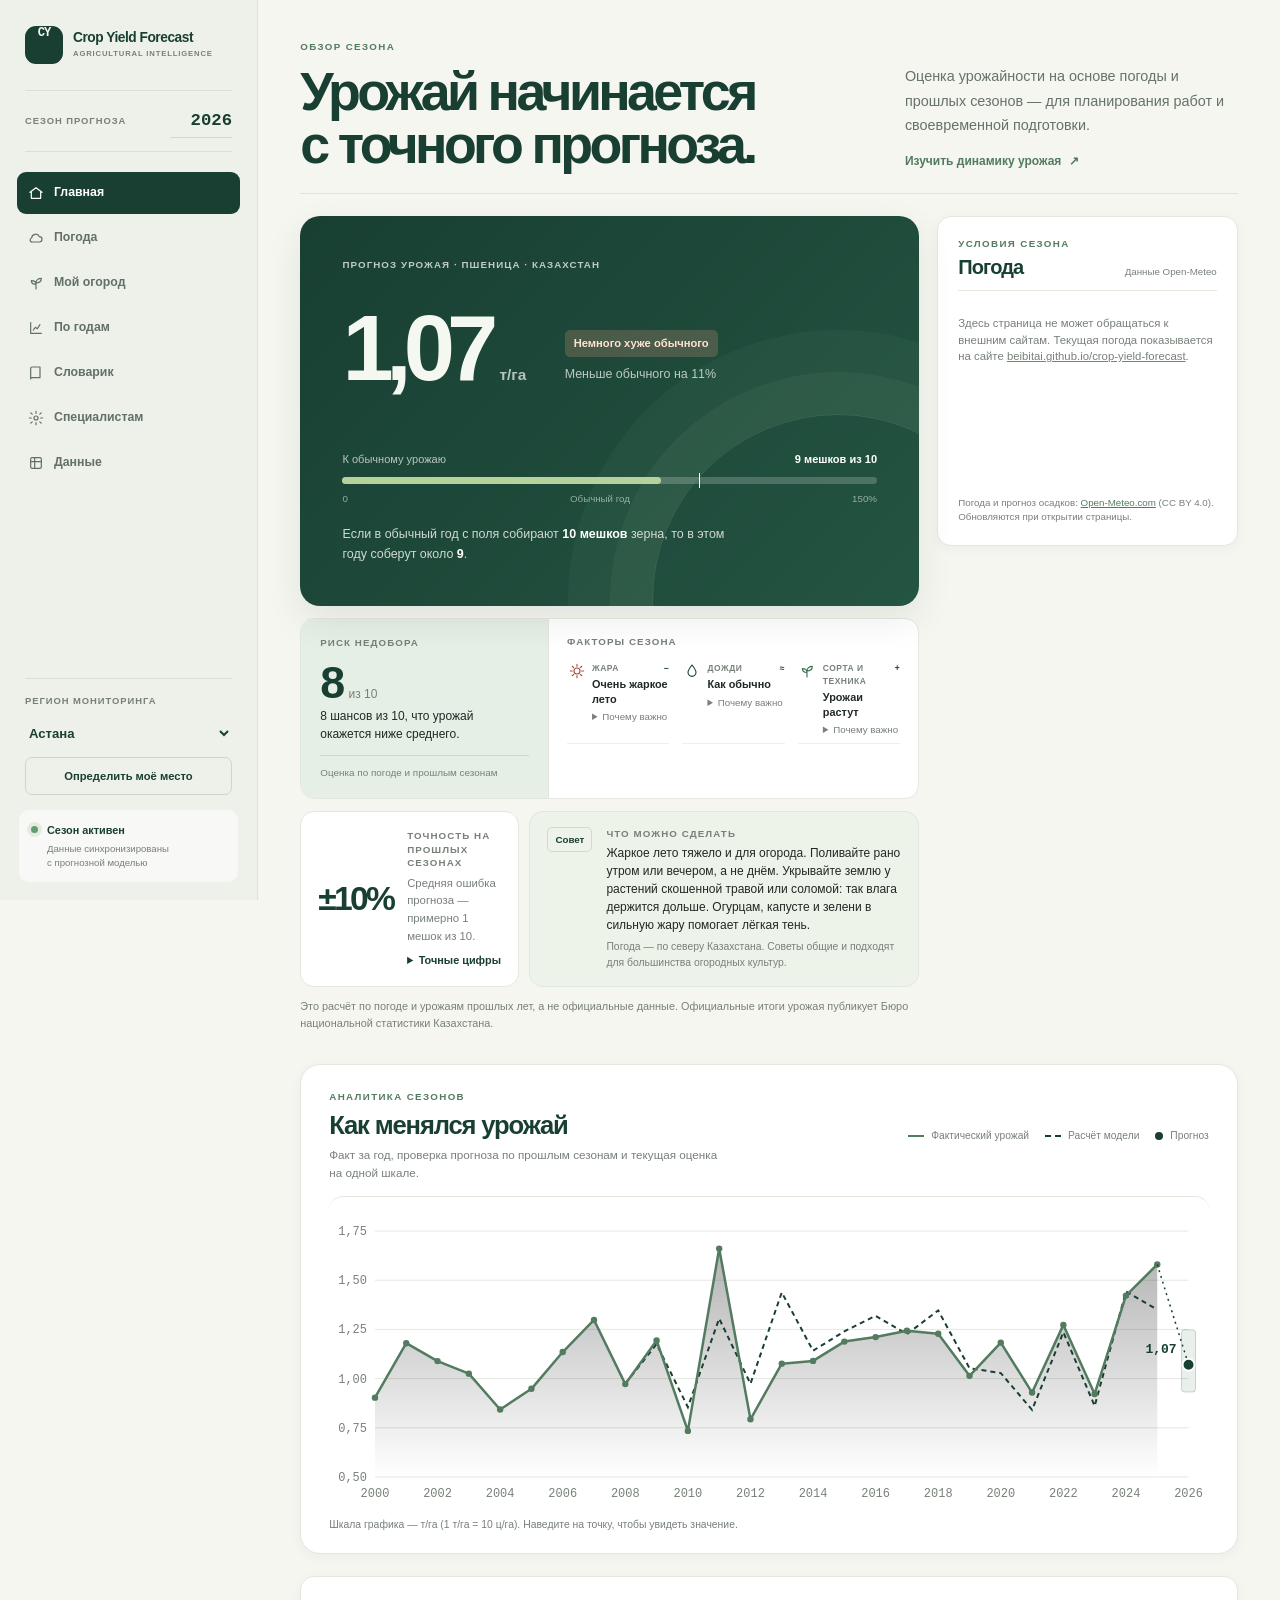
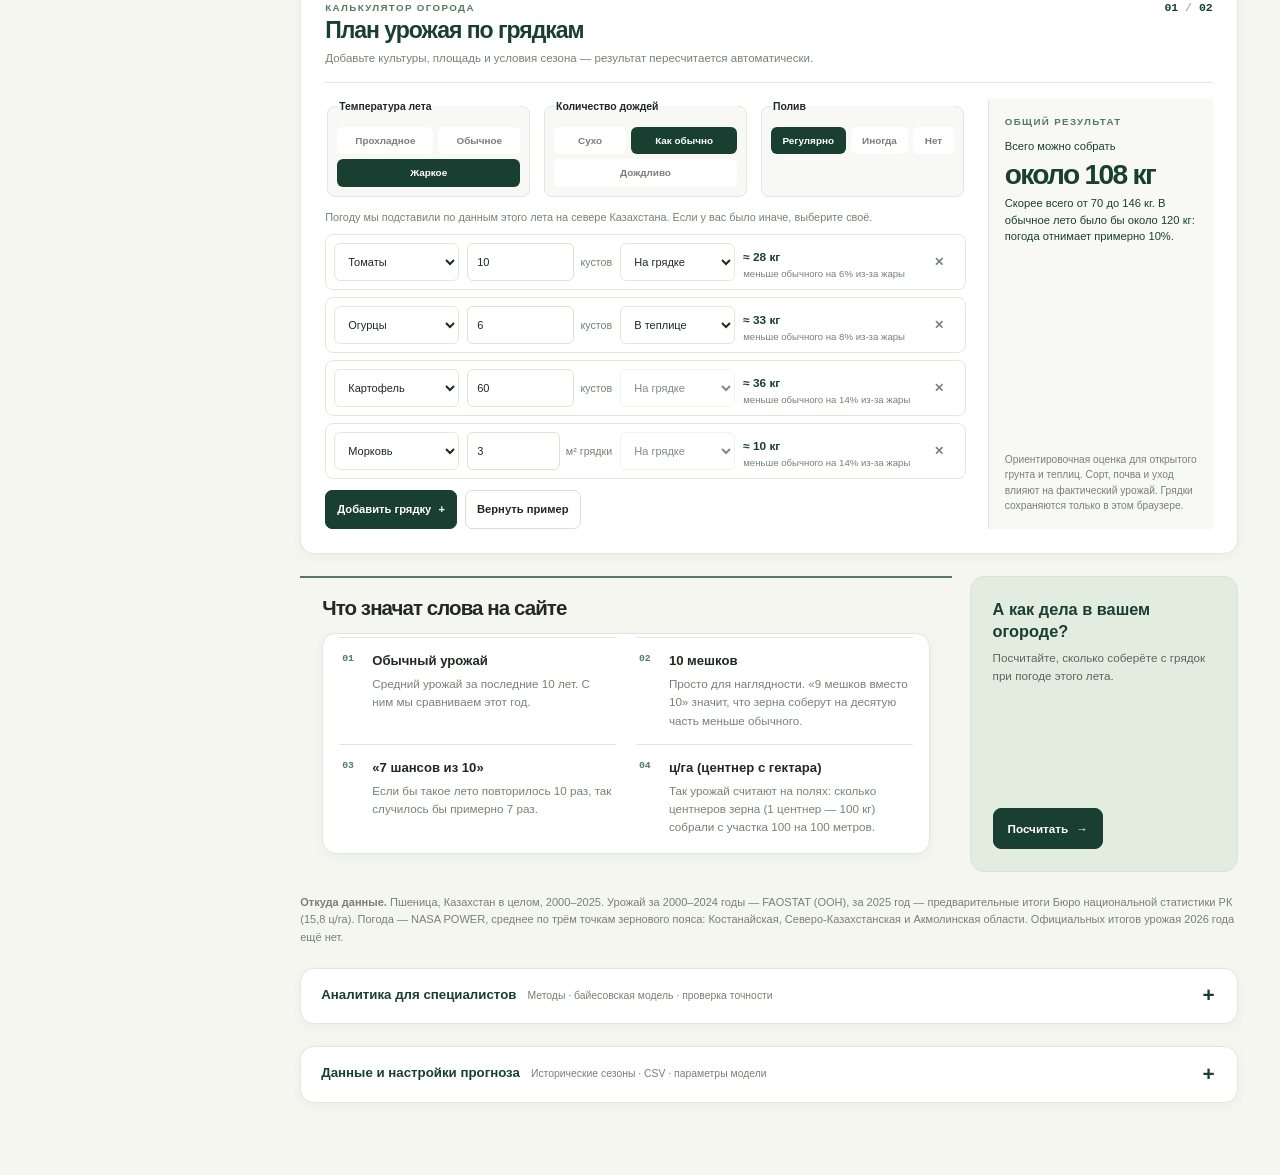
==== index.html @ d99f1d44 "уже более менее изменения" ====
<!doctype html>
<!-- Файл собран автоматически из yield-forecast.html командой: node collector/build-site.mjs. Правьте исходник, а не этот файл. -->
<html lang="ru">
<head>
<meta charset="utf-8">
<meta name="viewport" content="width=device-width, initial-scale=1, viewport-fit=cover">
<meta name="description" content="Каким будет урожай: понятный прогноз по погоде этого лета и калькулятор урожая для своего огорода.">
<style>
:root { padding-top: env(safe-area-inset-top, 0px); padding-bottom: env(safe-area-inset-bottom, 0px); }
body { margin: 0; }
img { max-width: 100%; }
[hidden] { display: none !important; }
</style>
<title>Crop Yield Forecast — прогноз урожайности</title>
<meta name="claude:viewport-fit-sides" content="cover">
<link rel="stylesheet" href="yield-forecast.css?v=5">
<style>/* Build boundary: shared design rules live in yield-forecast.css. */</style>
</head>
<body>
<div class="app-shell">
<aside class="sidebar">
  <a class="brand" href="#verdict" aria-label="Crop Yield Forecast — главная">
    <span class="brand-mark" aria-hidden="true">CY</span>
    <span><b>Crop Yield Forecast</b><small>AGRICULTURAL INTELLIGENCE</small></span>
  </a>
  <div class="sidebar-season">
    <span>Сезон прогноза</span>
    <label class="season-control" for="t-year"><input id="t-year" inputmode="numeric" aria-label="Год прогноза"><span class="sr-only" id="seasonChip" aria-live="polite"></span></label>
  </div>
  <nav class="app-navigation" aria-label="Основная навигация">
    <ul class="nav">
      <li><a href="#verdict" class="on"><svg viewBox="0 0 24 24"><path d="M3 11 12 4l9 7M5 10v10h14V10"/></svg>Главная</a></li>
      <li><a href="#pogoda"><svg viewBox="0 0 24 24"><path d="M7 18h10a4 4 0 0 0 0-8 6 6 0 0 0-11.5 2A3 3 0 0 0 7 18z"/></svg>Погода</a></li>
      <li><a href="#ogorod"><svg viewBox="0 0 24 24"><path d="M12 21v-9M12 12c0-4 3-7 8-7 0 5-3 7-8 7zM12 14c0-3-2.5-5.5-7-5.5 0 4 2.5 5.5 7 5.5z"/></svg>Мой огород</a></li>
      <li><a href="#grafik"><svg viewBox="0 0 24 24"><path d="M4 4v16h16M8 15l3-4 3 2 4-6"/></svg>По годам</a></li>
      <li><a href="#slova"><svg viewBox="0 0 24 24"><path d="M4 5a2 2 0 0 1 2-2h12v16H6a2 2 0 0 0-2 2zM4 5v16"/></svg>Словарик</a></li>
      <li><a href="#specialist"><svg viewBox="0 0 24 24"><circle cx="12" cy="12" r="3"/><path d="M12 2v3M12 19v3M4.2 4.2l2.1 2.1M17.7 17.7l2.1 2.1M2 12h3M19 12h3M4.2 19.8l2.1-2.1M17.7 6.3l2.1-2.1"/></svg>Специалистам</a></li>
      <li><a href="#dannye"><svg viewBox="0 0 24 24"><rect x="4" y="4" width="16" height="16" rx="2"/><path d="M4 10h16M10 4v16"/></svg>Данные</a></li>
    </ul>
  </nav>
  <div class="sidebar-location">
    <span class="sidebar-label">Регион мониторинга</span>
    <label class="region-control" for="wx-city"><select id="wx-city"></select></label>
    <button class="geo-button" id="wx-geo" aria-label="Определить моё место">Определить моё место</button>
  </div>
  <div class="sidebar-footer"><span class="live-dot"></span><div><b>Сезон активен</b><small>Данные синхронизированы<br>с прогнозной моделью</small></div></div>
</aside>

<main class="workspace">
  <header class="topbar">
    <div class="intro-heading">
      <div class="section-kicker">ОБЗОР СЕЗОНА</div>
      <h1>Урожай начинается<br>с точного прогноза.</h1>
    </div>
    <div class="overview-copy">
      <p class="lead">Оценка урожайности на основе погоды и прошлых сезонов — для планирования работ и своевременной подготовки.</p>
      <a href="#grafik">Изучить динамику урожая <span aria-hidden="true">↗</span></a>
    </div>
  </header>
  <div class="issues" id="issues"></div>

  <div class="overview-grid">
    <section class="verdict" id="verdict" aria-live="polite"></section>
    <section class="card wx" id="pogoda">
      <div class="wx-head">
        <div><div class="section-kicker">УСЛОВИЯ СЕЗОНА</div><h2>Погода</h2></div>
        <span class="wx-attribution">Данные Open-Meteo</span>
      </div>
      <div id="wx-body" aria-live="polite"><p class="c-sub">Загружаем погоду…</p></div>
      <p class="v-note">Погода и прогноз осадков: <a href="https://open-meteo.com/">Open-Meteo.com</a> (CC BY 4.0). Обновляются при открытии страницы.</p>
    </section>
  </div>

  <section class="history-section" id="grafik">
    <div class="history-intro">
      <div class="section-kicker">АНАЛИТИКА СЕЗОНОВ</div>
      <h2>Как менялся урожай</h2>
      <p class="hint">Факт за год, проверка прогноза по прошлым сезонам и текущая оценка на одной шкале.</p>
      <div class="history-key"><span><i class="key-fact"></i>Фактический урожай</span><span><i class="key-model"></i>Расчёт модели</span><span><i class="key-current"></i>Прогноз</span></div>
    </div>
    <figure class="chart history-chart">
      <div id="chart"></div>
      <p class="msg" id="chartUnit"></p>
    </figure>
  </section>

  <section class="garden card" id="ogorod">
    <div class="garden-heading"><div><div class="section-kicker">КАЛЬКУЛЯТОР ОГОРОДА</div><h2>План урожая по грядкам</h2><p class="hint">Добавьте культуры, площадь и условия сезона — результат пересчитается автоматически.</p></div><span class="garden-step">01 <i>/</i> 02</span></div>
    <div class="garden-workspace">
      <div class="garden-inputs">
        <div class="g-weather">
          <fieldset class="seg"><legend>Температура лета</legend>
            <input type="radio" name="g-heat" id="g-heat-cool" value="cool"><label for="g-heat-cool">Прохладное</label>
            <input type="radio" name="g-heat" id="g-heat-normal" value="normal"><label for="g-heat-normal">Обычное</label>
            <input type="radio" name="g-heat" id="g-heat-hot" value="hot"><label for="g-heat-hot">Жаркое</label>
          </fieldset>
          <fieldset class="seg"><legend>Количество дождей</legend>
            <input type="radio" name="g-rain" id="g-rain-dry" value="dry"><label for="g-rain-dry">Сухо</label>
            <input type="radio" name="g-rain" id="g-rain-normal" value="normal"><label for="g-rain-normal">Как обычно</label>
            <input type="radio" name="g-rain" id="g-rain-wet" value="wet"><label for="g-rain-wet">Дождливо</label>
          </fieldset>
          <fieldset class="seg"><legend>Полив</legend>
            <input type="radio" name="g-water" id="g-water-regular" value="regular"><label for="g-water-regular">Регулярно</label>
            <input type="radio" name="g-water" id="g-water-some" value="some"><label for="g-water-some">Иногда</label>
            <input type="radio" name="g-water" id="g-water-none" value="none"><label for="g-water-none">Нет</label>
          </fieldset>
        </div>
        <p class="msg" id="g-auto"></p>
        <div class="g-rows" id="g-rows"></div>
        <div class="garden-actions"><button class="primary" id="g-add">Добавить грядку <span aria-hidden="true">+</span></button><button id="g-reset">Вернуть пример</button></div>
      </div>
      <aside class="garden-result">
        <div class="result-label">ОБЩИЙ РЕЗУЛЬТАТ</div>
        <div class="g-total" id="g-total" aria-live="polite"></div>
        <p class="v-note">Ориентировочная оценка для открытого грунта и теплиц. Сорт, почва и уход влияют на фактический урожай. Грядки сохраняются только в этом браузере.</p>
      </aside>
    </div>
  </section>

  <div class="insight-grid">
  <section class="block" id="slova">
    <h2>Что значат слова на сайте</h2>
    <dl class="explain card">
      <div><dt>Обычный урожай</dt><dd>Средний урожай за последние 10 лет. С ним мы сравниваем этот год.</dd></div>
      <div><dt>10 мешков</dt><dd>Просто для наглядности. «9 мешков вместо 10» значит, что зерна соберут на десятую часть меньше обычного.</dd></div>
      <div><dt>«7 шансов из 10»</dt><dd>Если бы такое лето повторилось 10 раз, так случилось бы примерно 7 раз.</dd></div>
      <div><dt>ц/га (центнер с гектара)</dt><dd>Так урожай считают на полях: сколько центнеров зерна (1 центнер — 100 кг) собрали с участка 100 на 100 метров.</dd></div>
    </dl>
  </section>

  <div class="banner">
    <div class="t"><b>А как дела в вашем огороде?</b><span>Посчитайте, сколько соберёте с грядок при погоде этого лета.</span></div>
    <a class="btn-dark" href="#ogorod">Посчитать <span aria-hidden="true">→</span></a>
  </div>
  </div>

  <p class="source" id="demoNote" hidden><b>Откуда данные.</b> Пшеница, Казахстан в целом, 2000–2025. Урожай за 2000–2024 годы — FAOSTAT (ООН), за 2025 год — предварительные итоги Бюро национальной статистики РК (15,8 ц/га). Погода — NASA POWER, среднее по трём точкам зернового пояса: Костанайская, Северо-Казахстанская и Акмолинская области. Официальных итогов урожая 2026 года ещё нет.</p>

  <details class="expert" id="specialist">
    <summary><span>Аналитика для специалистов</span><small>Методы · байесовская модель · проверка точности</small></summary>
    <div class="expert-body">

  <section class="block">
    <h2>Выбранный метод</h2>
    <div class="fc" id="fc"></div>
  </section>

  <section class="block">
    <h2>Вероятности: байесовская модель</h2>
    <p class="hint">Байесовская регрессия даёт не одно число, а распределение возможной урожайности. Из него видно, насколько вероятен недобор ниже выбранного порога и в каких пределах урожайность окажется с заданной вероятностью.</p>
    <div class="top">
      <div class="fc">
        <div class="bayes-ctl">
          <label class="f" for="thr">Порог недобора<input id="thr" inputmode="decimal"></label>
          <label class="f" for="prior">Априорные ожидания
            <select id="prior"><option value="agro">Осадки помогают, жара вредит</option><option value="neutral">Нейтральные</option></select>
          </label>
        </div>
        <hr>
        <div id="bstats"></div>
      </div>
      <figure class="chart">
        <div class="legend">
          <span><i class="below"></i>Вероятность ниже порога</span>
          <span><i class="ci"></i>80% интервал</span>
        </div>
        <div id="dens"></div>
      </figure>
    </div>
  </section>

  <section class="grid2">
    <div class="block">
      <h2>Какой метод точнее</h2>
      <p class="hint">Каждый год прогнозируется только по предыдущим годам, как в реальном сезоне. MAE — средняя ошибка, RMSE сильнее штрафует крупные промахи. Выигрыш показывает, насколько метод точнее простого тренда.</p>
      <div class="scroll"><table id="methods"></table></div>
    </div>
    <div class="block">
      <h2>Проверка по годам</h2>
      <p class="hint">Общий выигрыш может скрывать провальные сезоны, поэтому ошибки показаны по каждому году.</p>
      <div class="scroll yearscroll"><table id="years"></table></div>
    </div>
  </section>

  <section class="how">
    <h2>Как считается</h2>
    <ul>
      <li><b>Среднее за 5 лет</b> и <b>среднее за все годы</b> — простые ориентиры. Сложный метод имеет смысл, только если обыгрывает их.</li>
      <li><b>Линейный тренд</b> учитывает рост урожайности за счёт сортов и технологий.</li>
      <li><b>Тренд + погода</b> — гребневая регрессия на год, осадки за май–июль и градусо-дни выше 30 °C за июнь–август (сумма превышений дневного максимума над 30 °C). Градусо-дни учитывают и число жарких дней, и силу жары. Подходит для малых выборок, где деревья решений не обучаются.</li>
      <li><b>Байесовская регрессия</b> — та же линейная модель, но коэффициенты и разброс считаются случайными величинами. Априорное распределение (нормальное — обратное гамма) задаёт ожидания до данных, данные его уточняют. Прогноз получается распределением Стьюдента, из него берутся интервалы и вероятность недобора. Точность интервалов проверяется: в 80% интервал факт должен попадать примерно в 80% прошлых лет.</li>
      <li>Проверка: для каждого года модель обучается только на предыдущих (расширяющееся окно). Год прогноза не участвует в обучении.</li>
      <li>Диапазон строится по ошибкам выбранного метода на прошлых годах (10-й и 90-й процентили), у байесовской модели — по её распределению. При малом числе лет он приблизительный.</li>
    </ul>
  </section>
    </div>
  </details>

  <details class="expert" id="dannye">
    <summary><span>Данные и настройки прогноза</span><small>Исторические сезоны · CSV · параметры модели</small></summary>
    <div class="expert-body">
  <section class="data">
    <div class="data-config">
      <div class="toolbar">
        <label class="f" for="unit">Единицы урожайности
          <select id="unit"><option value="t">т/га</option><option value="c">ц/га</option></select>
        </label>
        <label class="f" for="minTrain">Минимум лет для обучения
          <input id="minTrain" type="number" min="3" max="30" style="width:90px">
        </label>
        <label class="f" for="method">Метод для прогноза
          <select id="method"></select>
        </label>
        <div class="row data-actions">
          <button id="demoBtn">Загрузить FAOSTAT</button>
          <button id="clearBtn">Очистить</button>
          <button id="copyBtn">Скопировать CSV</button>
        </div>
      </div>

      <div class="target">
        <label class="f" for="t-precip">Осадки май–июль, мм<input id="t-precip" inputmode="decimal"></label>
        <label class="f" for="t-hot">Градусо-дни &gt;30 °C, июнь–август<input id="t-hot" inputmode="decimal"></label>
        <label class="f" for="area">Площадь, га (для валового сбора)<input id="area" inputmode="decimal" placeholder="необязательно"></label>
        <p class="msg">Погода на год прогноза нужна только методам «Тренд + погода» и «Байесовская регрессия». Если сезон ещё идёт, вводите фактические значения на дату прогноза или ожидаемые.</p>
      </div>
    </div>

    <div class="data-records">
      <div class="data-record-head"><div><h3>Исторические данные</h3><p class="msg">Каждая строка — один сезон. Погодные поля можно оставить пустыми.</p></div><button id="addBtn">Добавить год <span aria-hidden="true">+</span></button></div>
      <div class="scroll">
        <table class="dt">
          <thead><tr><th>Год</th><th>Урожайность</th><th>Осадки май–июль, мм</th><th>Градусо-дни &gt;30 °C, июнь–август</th><th></th></tr></thead>
          <tbody id="rows"></tbody>
        </table>
      </div>
      <p class="msg data-note">Редактируйте значения прямо в таблице. Изменения автоматически сохраняются в этом браузере.</p>
    </div>

    <details class="import">
      <summary>Импорт из CSV или Excel</summary>
      <p class="hint">Вставьте таблицу (можно скопировать прямо из Excel) или выберите CSV-файл. Нужны столбцы «год» и «урожайность»; «осадки» и «градусо-дни» (жара) по желанию. Без заголовка столбцы читаются в этом порядке.</p>
      <textarea id="paste" placeholder="год;урожайность;осадки;градусо_дни&#10;2019;1,014;108;33,0&#10;2020;1,183;144;50,2"></textarea>
      <div class="row">
        <input type="file" id="file" accept=".csv,.txt,text/csv">
        <button class="primary" id="importBtn">Заменить данные</button>
        <span class="msg" id="importMsg"></span>
      </div>
    </details>
  </section>
    </div>
  </details>
</main>
</div>

<script>
const KEY = 'yield-proto-v4';
const WEATHER = ['precip', 'hot'];
// Пшеница, Казахстан: урожайность — FAOSTAT (QCL), погода — NASA POWER, среднее по 3 точкам зернового пояса
// Тепловой стресс (поле hot) — градусо-дни выше 30 °C за июнь–август
const DEMO_ROWS = [[2000,0.903,132,69.4],[2001,1.180,122,18.3],[2002,1.089,95,13.0],[2003,1.025,157,34.0],[2004,0.843,81,58.5],[2005,0.948,177,29.5],[2006,1.135,120,37.7],[2007,1.298,181,33.6],[2008,0.972,122,68.2],[2009,1.194,140,24.5],[2010,0.734,67,93.4],[2011,1.661,198,12.0],[2012,0.793,155,94.1],[2013,1.076,161,9.9],[2014,1.090,163,44.9],[2015,1.188,179,28.8],[2016,1.211,186,12.7],[2017,1.243,148,12.1],[2018,1.228,203,8.7],[2019,1.014,108,33.0],[2020,1.183,144,50.2],[2021,0.929,97,83.3],[2022,1.273,157,17.4],[2023,0.922,106,91.5],[2024,1.422,242,3.5],[2025,1.580,191,6.6]];
const demoState = () => ({
  demo: true, unit: 't', minTrain: '8', method: 'auto', area: '',
  rows: DEMO_ROWS.map(([year, y, precip, hot]) => ({ year: String(year), y: String(y), precip: String(precip), hot: String(hot) })),
  target: { year: '2026', precip: '170', hot: '75.7' }
});

let S = null;
try { const s = JSON.parse(localStorage.getItem(KEY)); if (s && Array.isArray(s.rows) && s.target) S = s; } catch (e) {}
if (!S) S = demoState();
const save = () => { try { localStorage.setItem(KEY, JSON.stringify(S)); } catch (e) {} };

const $ = id => document.getElementById(id);
const num = v => (v === '' || v == null) ? NaN : parseFloat(String(v).replace(',', '.').replace(/\s/g, ''));
const mean = a => a.reduce((s, x) => s + x, 0) / a.length;
const unit = () => S.unit === 'c' ? 'ц/га' : 'т/га';
const dec = () => S.unit === 'c' ? 1 : 2;
const fmt = (v, d = dec()) => Number.isFinite(v) ? v.toLocaleString('ru-RU', { minimumFractionDigits: d, maximumFractionDigits: d }) : '—';
const esc = s => String(s).replace(/[&<>"]/g, c => ({ '&': '&amp;', '<': '&lt;', '>': '&gt;', '"': '&quot;' }[c]));

// ---------- модели ----------
function trendFit(train) {
  const mx = mean(train.map(r => r.year)), my = mean(train.map(r => r.y));
  let sxx = 0, sxy = 0;
  for (const r of train) { sxx += (r.year - mx) ** 2; sxy += (r.year - mx) * (r.y - my); }
  const b = sxx > 0 ? sxy / sxx : 0;
  return r => my + b * (r.year - mx);
}

function solve(A, b) {
  const n = b.length, M = A.map((row, i) => [...row, b[i]]);
  for (let c = 0; c < n; c++) {
    let p = c;
    for (let r = c + 1; r < n; r++) if (Math.abs(M[r][c]) > Math.abs(M[p][c])) p = r;
    [M[c], M[p]] = [M[p], M[c]];
    const d = M[c][c];
    if (Math.abs(d) < 1e-12) continue;
    for (let r = 0; r < n; r++) {
      if (r === c) continue;
      const f = M[r][c] / d;
      for (let k = c; k <= n; k++) M[r][k] -= f * M[c][k];
    }
  }
  return M.map((row, i) => Math.abs(row[i]) < 1e-12 ? 0 : row[n] / row[i]);
}

// Гребневая регрессия на стандартизованных признаках, свободный член не штрафуется
function ridgeFit(train, feats, lambda = 1) {
  const mu = feats.map(f => mean(train.map(r => r[f])));
  const sd = feats.map((f, j) => { const s = Math.sqrt(mean(train.map(r => (r[f] - mu[j]) ** 2))); return s > 0 ? s : 1; });
  const ym = mean(train.map(r => r.y));
  const Z = train.map(r => feats.map((f, j) => (r[f] - mu[j]) / sd[j]));
  const p = feats.length;
  const A = Array.from({ length: p }, (_, i) => Array.from({ length: p }, (_, k) => Z.reduce((s, z) => s + z[i] * z[k], 0) + (i === k ? lambda : 0)));
  const b = Array.from({ length: p }, (_, i) => Z.reduce((s, z, t) => s + z[i] * (train[t].y - ym), 0));
  const w = solve(A, b);
  return r => ym + feats.reduce((s, f, j) => s + w[j] * (r[f] - mu[j]) / sd[j], 0);
}

// ---------- распределение Стьюдента ----------
function lnGamma(x) {
  const c = [76.18009172947146, -86.50532032941677, 24.01409824083091, -1.231739572450155, 0.1208650973866179e-2, -0.5395239384953e-5];
  let y = x, tmp = x + 5.5, ser = 1.000000000190015;
  tmp -= (x + 0.5) * Math.log(tmp);
  for (const ci of c) ser += ci / ++y;
  return -tmp + Math.log(2.5066282746310005 * ser / x);
}
function betacf(a, b, x) {
  let c = 1, d = 1 - (a + b) * x / (a + 1);
  d = 1 / (Math.abs(d) < 1e-30 ? 1e-30 : d);
  let h = d;
  for (let m = 1; m <= 200; m++) {
    const m2 = 2 * m;
    let aa = m * (b - m) * x / ((a + m2 - 1) * (a + m2));
    d = 1 + aa * d; d = 1 / (Math.abs(d) < 1e-30 ? 1e-30 : d); c = 1 + aa / c; if (Math.abs(c) < 1e-30) c = 1e-30; h *= d * c;
    aa = -(a + m) * (a + b + m) * x / ((a + m2) * (a + m2 + 1));
    d = 1 + aa * d; d = 1 / (Math.abs(d) < 1e-30 ? 1e-30 : d); c = 1 + aa / c; if (Math.abs(c) < 1e-30) c = 1e-30;
    const del = d * c; h *= del;
    if (Math.abs(del - 1) < 3e-12) break;
  }
  return h;
}
function ibeta(x, a, b) {
  if (x <= 0) return 0;
  if (x >= 1) return 1;
  const bt = Math.exp(lnGamma(a + b) - lnGamma(a) - lnGamma(b) + a * Math.log(x) + b * Math.log(1 - x));
  return x < (a + 1) / (a + b + 2) ? bt * betacf(a, b, x) / a : 1 - bt * betacf(b, a, 1 - x) / b;
}
const tCdf = (t, nu) => { const p = 0.5 * ibeta(nu / (nu + t * t), nu / 2, 0.5); return t > 0 ? 1 - p : p; };
const tPdf = (t, nu) => Math.exp(lnGamma((nu + 1) / 2) - lnGamma(nu / 2) - 0.5 * Math.log(nu * Math.PI) - (nu + 1) / 2 * Math.log(1 + t * t / nu));
function tQuantile(p, nu) {
  let lo = -60, hi = 60;
  for (let i = 0; i < 90; i++) { const mid = (lo + hi) / 2; if (tCdf(mid, nu) < p) lo = mid; else hi = mid; }
  return (lo + hi) / 2;
}
const distQ = (d, p) => d.mean + d.scale * tQuantile(p, d.nu);
const distCdf = (d, x) => tCdf((x - d.mean) / d.scale, d.nu);

// Байесовская линейная регрессия с сопряжённым нормальным — обратным гамма априорным распределением.
// Признаки и урожайность стандартизуются по обучающим годам. Априорно: свободный член ~ N(0, 10σ²),
// наклоны ~ N(m0, σ²), σ² ~ InvGamma(2; 0,5). При агрономических ожиданиях m0 = +0,3 для осадков и −0,3 для жары.
// Прогноз — распределение Стьюдента с 2aₙ степенями свободы.
const PRIOR_MEAN = { year: 0, precip: 0.3, hot: -0.3 };
function invert(A) {
  const n = A.length;
  const cols = A.map((_, j) => solve(A, A.map((__, i) => i === j ? 1 : 0)));
  return Array.from({ length: n }, (_, i) => cols.map(c => c[i]));
}
function bayesFit(train, feats, informative) {
  const n = train.length, ym = mean(train.map(r => r.y));
  const sy = Math.sqrt(mean(train.map(r => (r.y - ym) ** 2))) || 1;
  const mu = feats.map(f => mean(train.map(r => r[f])));
  const sd = feats.map((f, j) => { const s = Math.sqrt(mean(train.map(r => (r[f] - mu[j]) ** 2))); return s > 0 ? s : 1; });
  const row = r => [1, ...feats.map((f, j) => (r[f] - mu[j]) / sd[j])];
  const X = train.map(row), y = train.map(r => (r.y - ym) / sy), p = feats.length + 1;
  const m0 = [0, ...feats.map(f => informative ? (PRIOR_MEAN[f] || 0) : 0)];
  const v0inv = [0.1, ...feats.map(() => 1)];
  const A = Array.from({ length: p }, (_, i) => Array.from({ length: p }, (_, k) => X.reduce((s, x) => s + x[i] * x[k], 0) + (i === k ? v0inv[i] : 0)));
  const rhs = Array.from({ length: p }, (_, i) => v0inv[i] * m0[i] + X.reduce((s, x, t) => s + x[i] * y[t], 0));
  const Vn = invert(A), mn = solve(A, rhs);
  const a0 = 2, b0 = 0.5, an = a0 + n / 2;
  const quad = (v, M) => v.reduce((s, vi, i) => s + vi * M[i].reduce((t, mij, j) => t + mij * v[j], 0), 0);
  const bn = b0 + 0.5 * (y.reduce((s, v) => s + v * v, 0) + m0.reduce((s, v, i) => s + v * v * v0inv[i], 0) - quad(mn, A));
  return r => {
    const x = row(r), loc = x.reduce((s, xi, i) => s + xi * mn[i], 0);
    const s2 = Math.max(bn, 1e-9) / an * (1 + quad(x, Vn));
    return { mean: ym + sy * loc, scale: sy * Math.sqrt(s2), nu: 2 * an };
  };
}

function methodsFor(cols) {
  const m = [
    { key: 'mean5', label: 'Среднее за 5 лет', fit: t => { const v = mean(t.slice(-5).map(r => r.y)); return () => v; } },
    { key: 'mean', label: 'Среднее за все годы', fit: t => { const v = mean(t.map(r => r.y)); return () => v; } },
    { key: 'trend', label: 'Линейный тренд', fit: trendFit },
  ];
  if (cols.length) m.push({ key: 'reg', label: 'Тренд + погода', needsWeather: true, fit: t => ridgeFit(t, ['year', ...cols]) });
  m.push({ key: 'bayes', label: cols.length ? 'Байесовская регрессия' : 'Байесовский тренд', needsWeather: cols.length > 0, fit: t => {
    const g = bayesFit(t, ['year', ...cols], S.prior !== 'neutral');
    const f = r => g(r).mean; f.dist = g; return f;
  } });
  return m;
}

function quantile(a, q) {
  const s = [...a].sort((x, y) => x - y), pos = (s.length - 1) * q, lo = Math.floor(pos), hi = Math.ceil(pos);
  return s[lo] + (s[hi] - s[lo]) * (pos - lo);
}

function compute() {
  const rows = [];
  for (const r of S.rows) {
    const year = num(r.year), y = num(r.y);
    if (!Number.isFinite(year) || !Number.isFinite(y)) continue;
    rows.push({ year: Math.round(year), y, precip: num(r.precip), hot: num(r.hot) });
  }
  rows.sort((a, b) => a.year - b.year);
  const issues = [];
  if (rows.some((r, i) => i && r.year === rows[i - 1].year)) issues.push('Есть повторяющиеся годы. Оставьте по одной строке на год.');
  let minTrain = Math.round(num(S.minTrain));
  if (!Number.isFinite(minTrain) || minTrain < 3) minTrain = 3;
  if (rows.length <= minTrain) issues.push(`Для проверки нужно больше ${minTrain} лет с урожайностью, сейчас ${rows.length}. Добавьте годы или уменьшите минимум лет для обучения.`);
  const cols = WEATHER.filter(k => rows.length && rows.every(r => Number.isFinite(r[k])));
  const methods = methodsFor(cols);
  if (issues.length) return { rows, issues, methods, cols };

  const bt = [];
  for (let i = minTrain; i < rows.length; i++) {
    const train = rows.slice(0, i), test = rows[i], p = {};
    let dist = null;
    for (const m of methods) { const f = m.fit(train); p[m.key] = f(test); if (f.dist) dist = f.dist(test); }
    bt.push({ year: test.year, actual: test.y, p, dist });
  }
  const cover80 = bt.filter(b => b.dist && b.actual >= distQ(b.dist, 0.1) && b.actual <= distQ(b.dist, 0.9)).length;
  const stats = methods.map(m => {
    const e = bt.map(b => b.actual - b.p[m.key]);
    return { key: m.key, label: m.label, errs: e, mae: mean(e.map(Math.abs)), rmse: Math.sqrt(mean(e.map(x => x * x))) };
  });
  const trendMae = stats.find(s => s.key === 'trend').mae;
  for (const s of stats) {
    s.skill = trendMae > 0 ? 1 - s.mae / trendMae : NaN;
    s.worse = bt.filter(b => Math.abs(b.actual - b.p[s.key]) > Math.abs(b.actual - b.p.trend) + 1e-9).length;
  }

  const last = rows[rows.length - 1].year;
  const ty = Math.round(num(S.target.year));
  const tgt = { year: ty };
  for (const k of cols) tgt[k] = num(S.target[k]);
  const fcIssues = [];
  if (!Number.isFinite(ty) || ty <= last) fcIssues.push(`Год прогноза должен быть позже последнего года в данных (${last}).`);
  const missingWeather = cols.filter(k => !Number.isFinite(tgt[k]));
  const fcv = {};
  let fcDist = null;
  for (const m of methods) {
    if (fcIssues.length || (m.needsWeather && missingWeather.length)) { fcv[m.key] = null; continue; }
    const f = m.fit(rows);
    fcv[m.key] = f(tgt);
    if (f.dist) fcDist = f.dist(tgt);
  }

  const ranked = [...stats].sort((a, b) => a.mae - b.mae);
  const best = ranked[0];
  let chosen = S.method !== 'auto' ? stats.find(s => s.key === S.method) : null;
  let note = '';
  if (!chosen) {
    chosen = ranked.find(s => fcv[s.key] != null) || best;
    if (chosen !== best && !fcIssues.length) note = `Самый точный метод — «${best.label}», но для него не введена погода на ${ty} год. Показан следующий по точности.`;
  } else if (fcv[chosen.key] == null && !fcIssues.length) {
    note = `Для метода «${chosen.label}» введите погоду на ${ty} год.`;
  }
  let interval = null;
  if (chosen.key === 'bayes' && fcDist) {
    interval = [distQ(fcDist, 0.1), distQ(fcDist, 0.9)];
  } else if (fcv[chosen.key] != null && chosen.errs.length >= 5) {
    interval = [fcv[chosen.key] + quantile(chosen.errs, 0.1), fcv[chosen.key] + quantile(chosen.errs, 0.9)];
  }
  return { rows, issues: fcIssues, methods, cols, bt, stats, best, chosen, fcv, ty, interval, note, missingWeather, fcDist, cover80 };
}

// ---------- график ----------
function niceStep(raw) {
  const p = 10 ** Math.floor(Math.log10(raw)), n = raw / p;
  return (n <= 1 ? 1 : n <= 2 ? 2 : n <= 2.5 ? 2.5 : n <= 5 ? 5 : 10) * p;
}
function stepDec(step) { let d = 0; while (d < 4 && Math.abs(Math.round(step * 10 ** d) - step * 10 ** d) > 1e-9) d++; return d; }

function drawChart(R) {
  const box = $('chart');
  if (!R.rows.length) { box.innerHTML = '<p class="msg">Нет данных для графика.</p>'; return; }
  const W = Math.max(240, box.clientWidth || 640), H = W < 520 ? 240 : 290;
  const L = 46, Rp = 20, T = 16, B = 28;
  const key = R.chosen && R.chosen.key, fv = R.fcv && key ? R.fcv[key] : null;
  const xs = R.rows.map(r => r.year); if (fv != null) xs.push(R.ty);
  const x0 = Math.min(...xs), x1 = Math.max(...xs);
  let vals = R.rows.map(r => r.y);
  if (key && R.bt) vals = vals.concat(R.bt.map(b => b.p[key]));
  if (fv != null) { vals.push(fv); if (R.interval) vals.push(...R.interval); }
  let lo = Math.min(...vals), hi = Math.max(...vals);
  const pad = (hi - lo) * 0.08 || Math.abs(hi) * 0.1 || 0.1; lo -= pad; hi += pad;
  const step = niceStep((hi - lo) / 5); lo = Math.floor(lo / step) * step; hi = Math.ceil(hi / step) * step;
  const sx = x => L + (x1 === x0 ? 0.5 : (x - x0) / (x1 - x0)) * (W - L - Rp);
  const sy = v => H - B - (v - lo) / (hi - lo) * (H - T - B);
  const d = stepDec(step);
  let s = `<svg viewBox="0 0 ${W} ${H}" width="${W}" height="${H}" role="img" aria-label="Урожайность по годам и прогноз">`;
  for (let i = 0; lo + i * step <= hi + step / 2; i++) {
    const v = lo + i * step, y = sy(v);
    s += `<line class="grid" x1="${L}" x2="${W - Rp}" y1="${y}" y2="${y}"/><text class="ax" x="${L - 8}" y="${y + 4}" text-anchor="end">${fmt(v, d)}</text>`;
  }
  const span = x1 - x0, minGap = W < 520 ? 52 : 44;
  let xstep = [1, 2, 5, 10, 20].find(k => (W - L - Rp) / (span / k || 1) >= minGap) || 20;
  for (let x = Math.ceil(x0 / xstep) * xstep; x <= x1; x += xstep) s += `<text class="ax" x="${sx(x)}" y="${H - 8}" text-anchor="middle">${x}</text>`;
  const floor = H - B;
  s += `<defs><linearGradient id="actFill" x1="0" y1="0" x2="0" y2="1"><stop offset="0" style="stop-color:var(--leaf-2);stop-opacity:.3"/><stop offset="1" style="stop-color:var(--leaf-2);stop-opacity:0"/></linearGradient></defs>`;
  s += `<path fill="url(#actFill)" d="M${sx(R.rows[0].year)},${floor} ${R.rows.map(r => `L${sx(r.year)},${sy(r.y)}`).join(' ')} L${sx(R.rows[R.rows.length - 1].year)},${floor} Z"/>`;
  if (key && R.bt && R.bt.length) s += `<polyline class="bt" points="${R.bt.map(b => sx(b.year) + ',' + sy(b.p[key])).join(' ')}"/>`;
  s += `<polyline class="act" points="${R.rows.map(r => sx(r.year) + ',' + sy(r.y)).join(' ')}"/>`;
  for (const r of R.rows) s += `<circle class="actdot" cx="${sx(r.year)}" cy="${sy(r.y)}" r="3.2"><title>${r.year}: ${fmt(r.y)} ${unit()}</title></circle>`;
  if (fv != null) {
    const lr = R.rows[R.rows.length - 1], fx = sx(R.ty), fy = sy(fv);
    s += `<line class="link" x1="${sx(lr.year)}" y1="${sy(lr.y)}" x2="${fx}" y2="${fy}"/>`;
    if (R.interval) s += `<rect class="band" x="${fx - 7}" width="14" y="${sy(R.interval[1])}" height="${Math.max(2, sy(R.interval[0]) - sy(R.interval[1]))}" rx="3"/>`;
    s += `<circle class="fcdot" cx="${fx}" cy="${fy}" r="6"><title>Прогноз ${R.ty}: ${fmt(fv)} ${unit()}</title></circle>`;
    s += `<text class="fclab" x="${fx - 12}" y="${fy - 12}" text-anchor="end">${fmt(fv)}</text>`;
  }
  box.innerHTML = s + '</svg>';
}

// ---------- вывод ----------
let lastR = null;
function render() {
  const R = compute(); lastR = R;
  $('demoNote').hidden = !S.demo;
  $('issues').innerHTML = R.issues.map(esc).join('<br>');

  const sel = $('method');
  const opts = [['auto', 'Авто: самый точный'], ...R.methods.map(m => [m.key, m.label])];
  if (!opts.some(o => o[0] === S.method)) S.method = 'auto';
  sel.innerHTML = opts.map(([v, l]) => `<option value="${v}"${v === S.method ? ' selected' : ''}>${esc(l)}</option>`).join('');

  const fc = $('fc');
  if (!R.stats) {
    fc.innerHTML = '<div class="fc-year">Прогноз</div><p class="msg">Недостаточно данных. Нужна урожайность хотя бы за несколько лет подряд.</p>';
    $('methods').innerHTML = ''; $('years').innerHTML = '';
    drawChart(R); renderBayes(R); renderVerdict(R); return;
  }
  const v = R.fcv[R.chosen.key];
  const other = S.unit === 'c' ? ['т/га', x => x / 10, 2] : ['ц/га', x => x * 10, 1];
  const area = num(S.area);
  const toT = x => S.unit === 'c' ? x / 10 : x;
  let h = `<div class="fc-year">Прогноз на ${Number.isFinite(R.ty) ? R.ty : '—'} год</div>`;
  if (v != null) {
    h += `<div class="fc-num">${fmt(v)}<small>${unit()}</small></div>`;
    h += `<div class="fc-meta">≈ ${fmt(other[1](v), other[2])} ${other[0]}</div>`;
    h += R.interval
      ? `<div class="fc-range">80% диапазон: <b>${fmt(R.interval[0])} – ${fmt(R.interval[1])}</b> ${unit()}</div>`
      : `<div class="fc-meta">Диапазон появится, когда будет хотя бы 5 проверочных лет.</div>`;
    if (Number.isFinite(area) && area > 0) {
      const g = x => Math.round(toT(x) * area).toLocaleString('ru-RU');
      h += `<hr><div><div class="fc-meta">Валовой сбор с ${area.toLocaleString('ru-RU')} га</div><div class="fc-range"><b>${g(v)} т</b>${R.interval ? ` (${g(R.interval[0])} – ${g(R.interval[1])} т)` : ''}</div></div>`;
    }
  } else {
    h += `<p class="msg">Прогноз не построен.</p>`;
  }
  h += `<hr><div><span class="chip">${esc(R.chosen.label)}</span></div>`;
  const sk = R.chosen.skill;
  h += `<div class="fc-meta">Средняя ошибка на прошлых годах: ${fmt(R.chosen.mae)} ${unit()}` +
       (R.chosen.key !== 'trend' && Number.isFinite(sk) ? `; ${sk >= 0 ? 'точнее' : 'хуже'} тренда на ${Math.abs(sk * 100).toFixed(0)}%` : '') + '.</div>';
  if (R.note) h += `<div class="fc-meta">${esc(R.note)}</div>`;
  fc.innerHTML = h;

  let m = `<thead><tr><th>Метод</th><th class="n">MAE</th><th class="n">RMSE</th><th class="n">Выигрыш</th><th class="n">Хуже тренда</th><th class="n">Прогноз ${Number.isFinite(R.ty) ? R.ty : ''}</th></tr></thead><tbody>`;
  for (const s of R.stats) {
    const isBest = s === R.best;
    const pct = Math.round(s.skill * 100);
    const skill = s.key === 'trend' ? '—' : `<span class="${pct >= 0 ? 'pos' : 'neg'}">${pct > 0 ? '+' : pct < 0 ? '−' : ''}${Math.abs(pct)}%</span>`;
    const worse = s.key === 'trend' ? '—' : `${s.worse} из ${R.bt.length}`;
    m += `<tr class="${isBest ? 'best' : ''}"><td>${esc(s.label)}${isBest ? ' <span class="chip">лучший</span>' : ''}</td><td class="n">${fmt(s.mae)}</td><td class="n">${fmt(s.rmse)}</td><td class="n">${skill}</td><td class="n">${worse}</td><td class="n">${R.fcv[s.key] == null ? '—' : fmt(R.fcv[s.key])}</td></tr>`;
  }
  m += `</tbody>`;
  $('methods').innerHTML = m + `<caption style="caption-side:bottom;text-align:left;padding-top:8px" class="msg">Ошибки в ${unit()}, проверено на ${R.bt.length} годах (${R.bt[0].year}–${R.bt[R.bt.length - 1].year}).${R.cols.length ? '' : ' Погода заполнена не за все годы, поэтому «Тренд + погода» не участвует.'}</caption>`;

  const ck = R.chosen.key, showTrend = ck !== 'trend';
  let y = `<thead><tr><th>Год</th><th class="n">Факт</th>${showTrend ? '<th class="n">Тренд</th>' : ''}<th class="n">${esc(R.chosen.label)}</th><th class="n">Ошибка</th></tr></thead><tbody>`;
  for (const b of [...R.bt].reverse()) {
    const e = b.actual - b.p[ck], et = b.actual - b.p.trend;
    const worse = showTrend && Math.abs(e) > Math.abs(et) + 1e-9;
    y += `<tr><td>${b.year}</td><td class="n">${fmt(b.actual)}</td>${showTrend ? `<td class="n">${fmt(b.p.trend)}</td>` : ''}<td class="n">${fmt(b.p[ck])}</td><td class="n ${worse ? 'neg' : ''}">${e >= 0 ? '+' : '−'}${fmt(Math.abs(e))}</td></tr>`;
  }
  $('years').innerHTML = y + '</tbody>' + (showTrend ? `<caption style="caption-side:bottom;text-align:left;padding-top:8px" class="msg">Красным отмечены годы, где метод ошибся сильнее тренда. Ошибка = факт − прогноз.</caption>` : '');
  drawChart(R);
  renderBayes(R);
  renderVerdict(R);
}

// ---------- байесовский блок ----------
// «Обычный урожай» — среднее за последние 10 лет
const usual = R => mean(R.rows.slice(-10).map(r => r.y));
function threshold(R) {
  const t = num(S.threshold);
  return Number.isFinite(t) ? t : usual(R);
}

// ---------- главный вывод простыми словами ----------
const toC = v => S.unit === 'c' ? v : v * 10;
const fc1 = v => fmt(toC(v), 1);
const share = (arr, v) => arr.filter(x => x < v).length / arr.length;
const inYears = n => n === 1 ? 'году' : 'годах';
const ruPlural = (n, one, few, many) => { const a = n % 10, b = n % 100; return a === 1 && b !== 11 ? one : a >= 2 && a <= 4 && (b < 12 || b > 14) ? few : many; };
const chances = n => ruPlural(n, 'шанс', 'шанса', 'шансов');
const bagWord = n => ruPlural(n, 'мешок', 'мешка', 'мешков');

const ICON = {
  sun: '<svg viewBox="0 0 24 24"><circle cx="12" cy="12" r="4.5"/><path d="M12 2v3M12 19v3M2 12h3M19 12h3M4.9 4.9l2.1 2.1M17 17l2.1 2.1M4.9 19.1 7 17M17 7l2.1-2.1"/></svg>',
  drop: '<svg viewBox="0 0 24 24"><path d="M12 3c3.5 4.5 6 8 6 11a6 6 0 0 1-12 0c0-3 2.5-6.5 6-11z"/></svg>',
  sprout: '<svg viewBox="0 0 24 24"><path d="M12 21v-9M12 12c0-4 3-7 8-7 0 5-3 7-8 7zM12 14c0-3-2.5-5.5-7-5.5 0 4 2.5 5.5 7 5.5z"/></svg>',
  house: '<svg viewBox="0 0 24 24" aria-hidden="true"><path d="M3 11 12 4l9 7M5 10v10h14V10M10 20v-5h4v5"/></svg>',
};

// Декоративные иллюстрации карточек: растение в горшке, ветка, лейка
const ART = {
  plant: `<svg class="art" viewBox="0 0 128 128" aria-hidden="true">
    <path class="st" d="M64 80C63 62 60 48 52 34M64 80c2-16 8-30 18-40M64 80c-6-10-16-16-28-18M64 80c6-8 16-12 28-12"/>
    <ellipse class="l1" cx="50" cy="28" rx="7" ry="17" transform="rotate(-25 50 28)"/>
    <ellipse class="l2" cx="86" cy="34" rx="7" ry="17" transform="rotate(38 86 34)"/>
    <ellipse class="l2" cx="32" cy="58" rx="7" ry="17" transform="rotate(-70 32 58)"/>
    <ellipse class="l3" cx="96" cy="64" rx="6" ry="15" transform="rotate(80 96 64)"/>
    <ellipse class="l1" cx="68" cy="46" rx="6" ry="14" transform="rotate(12 68 46)"/>
    <ellipse class="l3" cx="44" cy="46" rx="5" ry="12" transform="rotate(-48 44 46)"/>
    <rect class="pot" x="40" y="78" width="48" height="9" rx="3"/>
    <path class="pot" d="M44 87h40l-5 30H49z"/></svg>`,
  branch: `<svg class="art" viewBox="0 0 128 128" aria-hidden="true">
    <path class="st" d="M24 116C44 92 70 58 104 18"/>
    <ellipse class="l2" cx="44" cy="80" rx="6" ry="15" transform="rotate(-20 44 80)"/>
    <ellipse class="l1" cx="66" cy="88" rx="6" ry="15" transform="rotate(70 66 88)"/>
    <ellipse class="l3" cx="62" cy="54" rx="6" ry="15" transform="rotate(-15 62 54)"/>
    <ellipse class="l2" cx="86" cy="62" rx="6" ry="15" transform="rotate(70 86 62)"/>
    <ellipse class="l1" cx="82" cy="30" rx="5" ry="13" transform="rotate(-10 82 30)"/>
    <ellipse class="l3" cx="102" cy="38" rx="5" ry="12" transform="rotate(68 102 38)"/></svg>`,
  can: `<svg class="art" viewBox="0 0 128 128" aria-hidden="true">
    <path class="can" d="M34 56h46l-4 50H38z"/>
    <path class="can" d="M80 66l28-22 4 5-26 26"/>
    <path class="st" d="M40 56c0-16 34-16 34 0"/>
    <path class="drop" d="M110 60c3 4 4 6 4 8a4 4 0 0 1-8 0c0-2 1-4 4-8zM100 76c3 4 4 6 4 8a4 4 0 0 1-8 0c0-2 1-4 4-8zM114 82c2 3 3 5 3 6a3 3 0 0 1-6 0c0-1 1-3 3-6z"/>
    <path class="st" d="M20 112c10-6 20-6 30 0s20 6 30 0 20-6 30 0"/>
    <ellipse class="l2" cx="26" cy="98" rx="4" ry="10" transform="rotate(-20 26 98)"/>
    <ellipse class="l3" cx="18" cy="104" rx="3" ry="8" transform="rotate(-60 18 104)"/></svg>`,
};

// Ряд мешков: сколько соберут по сравнению с обычными 10
function bagsRow(n) {
  const total = Math.min(15, Math.max(10, n));
  let s = `<div class="bags" role="img" aria-label="${n} ${bagWord(n)} вместо обычных 10">`;
  for (let i = 0; i < total; i++) {
    const cls = i < Math.min(n, 10) ? 'full' : i < 10 ? 'empty' : 'extra';
    s += `<svg class="bag ${cls}" viewBox="0 0 24 28" aria-hidden="true"><path d="M8.5 3h7l-1.8 4.2C18 9.5 21 14 21 19c0 4-3.6 6.5-9 6.5S3 23 3 19c0-5 3-9.5 7.3-11.8z"/><path class="tie" d="M9.5 7.4h5"/></svg>`;
  }
  return s + `</div><div class="bags-cap"><span><i class="full"></i>соберут</span>${n < 10 ? '<span><i class="empty"></i>недобор</span>' : ''}${n > 10 ? '<span><i class="extra"></i>сверх обычного</span>' : ''}</div>`;
}

function gardenTips(heat, rain) {
  if (heat === 'hot') return 'Жаркое лето тяжело и для огорода. Поливайте рано утром или вечером, а не днём. Укрывайте землю у растений скошенной травой или соломой: так влага держится дольше. Огурцам, капусте и зелени в сильную жару помогает лёгкая тень.';
  if (rain === 'dry') return 'В сухое лето поливайте реже, но обильно, чтобы вода доходила до корней. После полива рыхлите землю или укрывайте её травой, чтобы она не пересыхала.';
  if (rain === 'wet') return 'В дождливое лето томаты и картофель чаще болеют фитофторой. Не сажайте растения слишком густо, проветривайте теплицу и убирайте больные листья.';
  if (heat || rain) return 'Погода сезона была спокойной, обычного ухода за огородом достаточно.';
  return '';
}

function renderVerdict(R) {
  const box = $('verdict');
  gAuto = seasonCats(R);
  renderGarden();
  $('chartUnit').textContent = R.rows.length ? `Шкала графика — ${unit()}${S.unit === 't' ? ' (1 т/га = 10 ц/га)' : ''}. Наведите на точку, чтобы увидеть значение.` : '';
  const v = R.stats && R.fcv ? R.fcv[R.chosen.key] : null;
  $('seasonChip').textContent = Number.isFinite(R.ty) ? `Сезон ${R.ty}` : 'Сезон';
  if (v == null) {
    box.innerHTML = `<div class="forecast-dashboard forecast-empty"><div class="c-main"><div class="hero-top"><div class="lbl">Прогноз урожая</div></div><div class="v-big">Прогноз пока не построен</div><p class="v-lead">${R.stats
      ? 'Укажите год прогноза и погоду этого сезона в разделе «Данные».'
      : 'Нужен урожай хотя бы за 9–10 прошлых лет. Добавьте его в разделе «Данные».'}</p></div><aside class="forecast-context forecast-context-empty"><span class="context-label">Как начать</span><p>Добавьте исторические данные — и здесь появятся прогноз, риск недобора и факторы сезона.</p><a href="#dannye">Перейти к данным <span aria-hidden="true">→</span></a></aside></div>`;
    return;
  }
  const base = usual(R), last = R.rows[R.rows.length - 1];
  const diff = Math.round((v / base - 1) * 100);
  const lvl = diff <= -15 ? ['bad', 'Заметно хуже обычного'] : diff <= -5 ? ['bad', 'Немного хуже обычного']
    : diff < 5 ? ['mid', 'Как в обычный год'] : diff < 15 ? ['good', 'Немного лучше обычного'] : ['good', 'Заметно лучше обычного'];
  const crop = S.demo ? 'Пшеница · Казахстан' : 'Ваш урожай';
  const bags = Math.round(10 * v / base);
  const index = Math.max(0, Math.min(150, v / base * 100));
  const meter = (index / 150 * 100).toFixed(1);
  const main = `<article class="c-main"><div class="hero-top"><div class="lbl">Прогноз урожая · ${esc(crop)}</div></div>
    <div class="hero-reading"><div class="yield-reading">${fmt(v)}<small>${unit()}</small></div><div class="hero-status"><span class="status-pill ${lvl[0]}">${lvl[1]}</span><p>${diff === 0 ? 'На уровне среднего за 10 лет' : `${diff < 0 ? 'Меньше' : 'Больше'} обычного на ${Math.abs(diff)}%`}</p></div></div>
    <div class="yield-comparison" role="img" aria-label="Прогноз составляет ${Math.round(v / base * 100)} процентов от среднего урожая за последние десять лет">
      <div class="comparison-caption"><span>К обычному урожаю</span><b>${bags} ${bagWord(bags)} из 10</b></div>
      <div class="comparison-track" style="--yield-progress:${meter}%"><span class="comparison-fill"></span><span class="comparison-average"></span></div>
      <div class="comparison-scale"><span>0</span><span>Обычный год</span><span>150%</span></div>
    </div>
    <p class="hero-note">${bags === 10
      ? 'Если в обычный год с поля собирают <b>10 мешков</b> зерна, то в этом году соберут примерно столько же.'
      : `Если в обычный год с поля собирают <b>10 мешков</b> зерна, то в этом году соберут около <b>${bags}</b>.`}</p></article>`;
  let risk = '';
  if (R.fcDist) {
    const p = distCdf(R.fcDist, base), n = Math.max(0, Math.min(10, Math.round(p * 10)));
    risk = `<section class="c-chance"><div class="context-label">Риск недобора</div><div class="risk-score"><strong>${n === 0 ? '&lt;1' : n}</strong><span>из 10</span></div>
      <p>${n === 0 ? 'Меньше 1 шанса' : `${n} ${chances(n)}`} из 10, что урожай окажется ниже среднего.</p><div class="risk-foot">Оценка по погоде и прошлым сезонам</div></section>`;
  }

  // Почему так: погода сезона по сравнению с прошлыми годами
  const cards = [], tg = { precip: num(S.target.precip), hot: num(S.target.hot) };
  let heatCat = null, rainCat = null;
  if (R.cols.includes('hot') && Number.isFinite(tg.hot)) {
    const arr = R.rows.map(r => r.hot), s = share(arr, tg.hot), hotter = arr.filter(x => x > tg.hot).length;
    if (hotter === 0) { heatCat = 'hot'; cards.push(['bad', ICON.sun, 'Жара', `Самое жаркое лето за ${arr.length} лет`, 'Сильная жара сушит колосья, и зерна становится меньше.']); }
    else if (s >= 0.7) { heatCat = 'hot'; cards.push(['bad', ICON.sun, 'Жара', 'Очень жаркое лето', `Жарче было только в ${hotter} ${inYears(hotter)} из ${arr.length}. Жара сушит колосья.`]); }
    else if (s <= 0.3) { heatCat = 'mild'; cards.push(['good', ICON.sun, 'Жара', 'Лето без сильной жары', 'Растениям было комфортно.']); }
    else { heatCat = 'normal'; cards.push(['mid', ICON.sun, 'Жара', 'Обычное лето', 'Жары было не больше, чем всегда.']); }
  }
  if (R.cols.includes('precip') && Number.isFinite(tg.precip)) {
    const s = share(R.rows.map(r => r.precip), tg.precip);
    if (s >= 0.7) { rainCat = 'wet'; cards.push(['good', ICON.drop, 'Дожди', 'Дождливо', 'Воды растениям хватало.']); }
    else if (s <= 0.3) { rainCat = 'dry'; cards.push(['bad', ICON.drop, 'Дожди', 'Засуха', 'Дождей было мало, растениям не хватало воды.']); }
    else { rainCat = 'normal'; cards.push(['mid', ICON.drop, 'Дожди', 'Как обычно', 'Дождей было примерно столько же, сколько всегда.']); }
  }
  const tr = trendFit(R.rows), per10 = toC(tr({ year: 10 }) - tr({ year: 0 }));
  if (per10 > 0.2) cards.push(['good', ICON.sprout, 'Сорта и техника', 'Урожаи растут', 'С каждым годом урожаи понемногу растут, и это немного выручает.']);
  const mark = { bad: '−', good: '+', mid: '≈' };
  const factors = cards.length ? `<section class="c-weather"><div class="context-label">Факторы сезона</div><div class="w-items">${cards.map(([c, icon, t, b, s]) =>
    `<div class="w-item"><span class="w-ic ${c}" aria-hidden="true">${icon}</span><div><div class="w-t">${t}<i>${mark[c]}</i></div><b>${b}</b><details class="factor-more"><summary>Почему важно</summary><p>${s}</p></details></div></div>`).join('')}</div></section>` : '';

  const errPct = Math.round(R.chosen.mae / mean(R.rows.map(r => r.y)) * 100), k = Math.max(1, Math.round(errPct / 10));
  const accuracy = `<section class="c-acc"><div class="accuracy-value">±${errPct}%</div><div class="accuracy-copy"><div class="context-label">Точность на прошлых сезонах</div>
    <p>Средняя ошибка прогноза — примерно ${k} ${bagWord(k)} из 10.</p>
    <details class="v-exact"><summary>Точные цифры</summary><p>Ожидаемый урожай — ${fc1(v)} ц/га (центнеров с гектара; это ${fmt(toC(v) / 10, 2)} т с гектара)${R.interval
      ? `, скорее всего от ${fc1(R.interval[0])} до ${fc1(R.interval[1])} ц/га` : ''}. Обычный урожай — ${fc1(base)} ц/га, это среднее за последние 10 лет. В ${last.year} году было ${fc1(last.y)} ц/га.</p></details></div></section>`;

  const tips = gardenTips(heatCat, rainCat);
  const recommendation = tips ? `<section class="c-tip"><div class="recommendation-mark" aria-hidden="true">Совет</div><div class="recommendation-copy"><div class="context-label">Что можно сделать</div><p>${tips}</p>${S.demo
    ? '<small>Погода — по северу Казахстана. Советы общие и подходят для большинства огородных культур.</small>' : ''}</div></section>` : '';

  const note = `Это расчёт по погоде и урожаям прошлых лет, а не официальные данные.${S.demo
    ? ' Официальные итоги урожая публикует Бюро национальной статистики Казахстана.' : ''}`;
  box.innerHTML = `<div class="forecast-dashboard">${main}<aside class="forecast-context">${risk}${factors}</aside><div class="forecast-bottom">${accuracy}${recommendation}</div></div><p class="v-note">${note}</p>`;
}

function renderBayes(R) {
  const box = $('bstats');
  const d = R.fcDist;
  if (R.rows.length) $('thr').placeholder = fmt(usual(R));
  if (!R.stats || !d) {
    box.innerHTML = `<p class="msg">${R.stats && R.missingWeather && R.missingWeather.length ? `Введите погоду на ${R.ty} год, чтобы получить распределение.` : 'Распределение появится, когда хватит данных для прогноза.'}</p>`;
    $('dens').innerHTML = '';
    return;
  }
  const thr = threshold(R), pBelow = distCdf(d, thr);
  const thrNote = Number.isFinite(num(S.threshold)) ? '' : ' (средний урожай за 10 лет)';
  const n = R.bt.filter(b => b.dist).length;
  box.innerHTML = `
    <div class="fc-meta">Вероятность, что в ${R.ty} году урожайность будет ниже ${fmt(thr)} ${unit()}${thrNote}</div>
    <div class="risk">${(pBelow * 100).toFixed(0)}%</div>
    <dl class="kv">
      <dt>Ожидаемое значение</dt><dd>${fmt(d.mean)} ${unit()}</dd>
      <dt>80% интервал</dt><dd>${fmt(distQ(d, 0.1))} – ${fmt(distQ(d, 0.9))}</dd>
      <dt>95% интервал</dt><dd>${fmt(distQ(d, 0.025))} – ${fmt(distQ(d, 0.975))}</dd>
      <dt>Выше рекорда (${fmt(Math.max(...R.rows.map(r => r.y)))})</dt><dd>${((1 - distCdf(d, Math.max(...R.rows.map(r => r.y)))) * 100).toFixed(0)}%</dd>
    </dl>
    <div class="fc-meta">Проверка интервалов: на прошлых годах факт попал в 80% интервал в ${R.cover80} из ${n} лет (${n ? Math.round(R.cover80 / n * 100) : 0}%, ожидается около 80%).</div>`;
  drawDensity(d, thr);
}

function drawDensity(d, thr) {
  const box = $('dens');
  const W = Math.max(180, box.clientWidth || 640), H = W < 520 ? 200 : 240;
  const L = 16, Rp = 16, T = 18, B = 30;
  const x0 = d.mean - 4 * d.scale, x1 = d.mean + 4 * d.scale;
  const pdf = x => tPdf((x - d.mean) / d.scale, d.nu) / d.scale;
  const ymax = pdf(d.mean) * 1.1;
  const sx = x => L + (x - x0) / (x1 - x0) * (W - L - Rp);
  const sy = v => H - B - v / ymax * (H - T - B);
  const N = 160, pts = Array.from({ length: N + 1 }, (_, i) => x0 + (x1 - x0) * i / N);
  const base = sy(0);
  let s = `<svg viewBox="0 0 ${W} ${H}" width="${W}" height="${H}" role="img" aria-label="Распределение прогноза урожайности">`;
  s += `<line class="grid" x1="${L}" x2="${W - Rp}" y1="${base}" y2="${base}"/>`;
  const step = niceStep((x1 - x0) / (W < 520 ? 4 : 6)), dd = stepDec(step);
  for (let v = Math.ceil(x0 / step) * step; v <= x1; v += step) s += `<text class="ax" x="${sx(v)}" y="${H - 8}" text-anchor="middle">${fmt(v, dd)}</text>`;
  s += `<path class="curve" d="M${sx(x0)},${base} ${pts.map(x => `L${sx(x)},${sy(pdf(x))}`).join(' ')} L${sx(x1)},${base} Z"/>`;
  if (thr > x0) {
    const xe = Math.min(thr, x1), bp = pts.filter(x => x < xe).concat([xe]);
    s += `<path class="below" d="M${sx(x0)},${base} ${bp.map(x => `L${sx(x)},${sy(pdf(x))}`).join(' ')} L${sx(xe)},${base} Z"/>`;
  }
  const a = distQ(d, 0.1), b = distQ(d, 0.9);
  s += `<rect class="ci" x="${sx(a)}" y="${base - 6}" width="${sx(b) - sx(a)}" height="6" rx="2"/>`;
  s += `<line class="mid" x1="${sx(d.mean)}" x2="${sx(d.mean)}" y1="${base}" y2="${sy(pdf(d.mean))}"/>`;
  if (thr > x0 && thr < x1) {
    const tx = sx(thr), right = tx < W / 2;
    s += `<line class="thr" x1="${tx}" x2="${tx}" y1="${T - 4}" y2="${base}"/>`;
    s += `<text class="thrlab" x="${tx + (right ? 6 : -6)}" y="${T + 8}" text-anchor="${right ? 'start' : 'end'}">порог ${fmt(thr)}</text>`;
  }
  box.innerHTML = s + '</svg>';
}

// ---------- калькулятор огорода ----------
// Средний урожай с куста, кочана или квадратного метра, кг (справочники огородника); ghPer — в теплице.
// kind: warm — теплолюбивые, cool — любят прохладу; blight — страдают от фитофторы, rot — от гнили в сырость.
const CROPS = {
  tomato: { name: 'Томаты', unit: 'kust', per: 3, ghPer: 5, kind: 'warm', blight: true },
  cucumber: { name: 'Огурцы', unit: 'kust', per: 3, ghPer: 6, kind: 'warm', rot: true },
  pepper: { name: 'Перец', unit: 'kust', per: 1.5, ghPer: 2.5, kind: 'warm' },
  eggplant: { name: 'Баклажаны', unit: 'kust', per: 2, ghPer: 3, kind: 'warm' },
  zucchini: { name: 'Кабачки', unit: 'kust', per: 5, kind: 'warm', rot: true },
  potato: { name: 'Картофель', unit: 'kust', per: 0.7, kind: 'cool', blight: true },
  cabbage: { name: 'Капуста', unit: 'head', per: 3, kind: 'cool' },
  carrot: { name: 'Морковь', unit: 'm2', per: 4, kind: 'cool' },
  beet: { name: 'Свёкла', unit: 'm2', per: 4, kind: 'cool' },
  onion: { name: 'Лук', unit: 'm2', per: 2.5, kind: 'cool', rot: true },
  garlic: { name: 'Чеснок', unit: 'm2', per: 1.2, kind: 'cool' },
  strawberry: { name: 'Клубника', unit: 'kust', per: 0.4, kind: 'cool', rot: true },
};
const unitWord = (c, n) => c.unit === 'm2' ? 'м² грядки' : c.unit === 'head' ? ruPlural(Math.round(n), 'кочан', 'кочана', 'кочанов') : ruPlural(Math.round(n), 'куст', 'куста', 'кустов');
const fmtKg = v => v < 10 ? fmt(v, 1) : Math.round(v).toLocaleString('ru-RU');

const GKEY = 'yield-garden-v1';
const gardenDefault = () => ({ heat: null, rain: null, water: 'regular', rows: [
  { crop: 'tomato', qty: '10', place: 'open' }, { crop: 'cucumber', qty: '6', place: 'gh' },
  { crop: 'potato', qty: '60', place: 'open' }, { crop: 'carrot', qty: '3', place: 'open' },
] });
let G = null;
try { const g = JSON.parse(localStorage.getItem(GKEY)); if (g && Array.isArray(g.rows)) G = g; } catch (e) {}
if (!G) G = gardenDefault();
const saveG = () => { try { localStorage.setItem(GKEY, JSON.stringify(G)); } catch (e) {} };
let gAuto = { heat: null, rain: null };

// Погода сезона по сравнению с прошлыми годами — та же логика, что в главном выводе
function seasonCats(R) {
  const tg = { precip: num(S.target.precip), hot: num(S.target.hot) }, out = { heat: null, rain: null };
  if (R.cols.includes('hot') && Number.isFinite(tg.hot)) out.heat = share(R.rows.map(r => r.hot), tg.hot) >= 0.7 ? 'hot' : 'normal';
  if (R.cols.includes('precip') && Number.isFinite(tg.precip)) {
    const s = share(R.rows.map(r => r.precip), tg.precip);
    out.rain = s >= 0.7 ? 'wet' : s <= 0.3 ? 'dry' : 'normal';
  }
  return out;
}

// Простые поправки на погоду: жара сильнее бьёт по холодолюбивым культурам, полив смягчает жару и засуху,
// сырость вызывает фитофтору и гниль, теплица защищает от холода и дождя, но перегревается в жару
function gardenCalc(row, heat, rain, water) {
  const c = CROPS[row.crop], qty = num(row.qty);
  if (!c || !Number.isFinite(qty) || qty <= 0) return null;
  const gh = row.place === 'gh' && c.ghPer != null;
  const normal = qty * (gh ? c.ghPer : c.per);
  const w = { regular: 1, some: 0.5, none: 0 }[water] ?? 1;
  let f = 1;
  const why = [];
  if (heat === 'hot') { f *= 1 - (c.kind === 'warm' ? 0.12 : 0.28) * (1 - 0.5 * w) * (gh ? 1.3 : 1); why.push('жары'); }
  if (heat === 'cool') { const l = c.kind === 'warm' ? (gh ? 0.1 : 0.25) : 0.03; f *= 1 - l; if (l > 0.05) why.push('прохладного лета'); }
  if (rain === 'dry' && !gh && w < 1) { f *= 1 - 0.3 * (1 - w); why.push('засухи'); }
  if (rain === 'wet' && (c.blight || c.rot)) { f *= 1 - (c.blight ? 0.2 : 0.1) * (gh ? 0.5 : 1); why.push(c.blight ? 'сырости и фитофторы' : 'сырости и гнили'); }
  const est = normal * f;
  return { est, lo: est * 0.65, hi: est * 1.35, normal, why };
}

function renderGardenRows() {
  const opts = id => Object.entries(CROPS).map(([k, c]) => `<option value="${k}"${k === id ? ' selected' : ''}>${c.name}</option>`).join('');
  $('g-rows').innerHTML = G.rows.map((r, i) => {
    const c = CROPS[r.crop] || CROPS.tomato, canGh = c.ghPer != null;
    return `<div class="g-row">
      <select id="g${i}-crop" data-gi="${i}" data-gf="crop" aria-label="Что растёт">${opts(r.crop)}</select>
      <label class="g-qty" for="g${i}-qty"><input id="g${i}-qty" data-gi="${i}" data-gf="qty" inputmode="decimal" value="${esc(r.qty)}" placeholder="сколько"><span id="g${i}-unit"></span></label>
      <select id="g${i}-place" data-gi="${i}" data-gf="place" aria-label="Где растёт"${canGh ? '' : ' disabled'}><option value="open"${r.place !== 'gh' || !canGh ? ' selected' : ''}>На грядке</option>${canGh ? `<option value="gh"${r.place === 'gh' ? ' selected' : ''}>В теплице</option>` : ''}</select>
      <div class="g-res" id="g${i}-res"></div>
      <button class="del" data-gdel="${i}" aria-label="Убрать грядку">✕</button>
    </div>`;
  }).join('');
}

function renderGarden() {
  const heat = G.heat || gAuto.heat || 'normal', rain = G.rain || gAuto.rain || 'normal', water = G.water || 'regular';
  for (const [n, v] of [['heat', heat], ['rain', rain], ['water', water]]) { const el = $(`g-${n}-${v}`); if (el) el.checked = true; }
  const auto = (!G.heat && gAuto.heat) || (!G.rain && gAuto.rain);
  $('g-auto').textContent = auto ? `Погоду мы подставили по данным этого лета${S.demo ? ' на севере Казахстана' : ''}. Если у вас было иначе, выберите своё.` : '';
  let tot = 0, lo = 0, hi = 0, norm = 0, n = 0;
  G.rows.forEach((r, i) => {
    const c = CROPS[r.crop], q = num(r.qty), u = $(`g${i}-unit`), box = $(`g${i}-res`);
    if (u && c) u.textContent = unitWord(c, Number.isFinite(q) ? q : 0);
    if (!box) return;
    const res = gardenCalc(r, heat, rain, water);
    if (!res) { box.innerHTML = '<small>Укажите, сколько посажено</small>'; return; }
    n++; tot += res.est; lo += res.lo; hi += res.hi; norm += res.normal;
    const d = Math.round((res.est / res.normal - 1) * 100);
    box.innerHTML = `<b>≈ ${fmtKg(res.est)} кг</b><small>${d <= -3 ? `меньше обычного на ${-d}% из-за ${res.why.join(' и ')}` : 'как в обычное лето'}</small>`;
  });
  const t = $('g-total');
  if (!n) { t.innerHTML = ''; return; }
  const d = Math.round((tot / norm - 1) * 100);
  let h = `<div>Всего можно собрать</div><div class="big">около ${fmtKg(tot)} кг</div>
    <div>Скорее всего от ${fmtKg(lo)} до ${fmtKg(hi)} кг. ${d <= -3 ? `В обычное лето было бы около ${fmtKg(norm)} кг: погода отнимает примерно ${-d}%.` : 'Это как в обычное лето.'}</div>`;
  if (water !== 'regular' && (heat === 'hot' || rain === 'dry')) {
    const withWater = G.rows.reduce((s, r) => { const x = gardenCalc(r, heat, rain, 'regular'); return s + (x ? x.est : 0); }, 0);
    h += `<div><b>Совет:</b> в такое лето регулярный полив заметно спасает урожай. С ним вышло бы около ${fmtKg(withWater)} кг.</div>`;
  }
  t.innerHTML = h;
}

$('g-rows').addEventListener('input', e => {
  const t = e.target; if (t.dataset.gf !== 'qty') return;
  G.rows[+t.dataset.gi].qty = t.value; saveG(); renderGarden();
});
$('g-rows').addEventListener('change', e => {
  const t = e.target, f = t.dataset.gf; if (f !== 'crop' && f !== 'place') return;
  const r = G.rows[+t.dataset.gi]; r[f] = t.value;
  if (f === 'crop' && CROPS[t.value].ghPer == null) r.place = 'open';
  saveG(); renderGardenRows(); renderGarden();
});
$('g-rows').addEventListener('click', e => {
  const i = e.target.dataset.gdel; if (i == null) return;
  G.rows.splice(+i, 1); saveG(); renderGardenRows(); renderGarden();
});
$('g-add').onclick = () => { G.rows.push({ crop: 'tomato', qty: '', place: 'open' }); saveG(); renderGardenRows(); renderGarden(); $(`g${G.rows.length - 1}-qty`).focus(); };
$('g-reset').onclick = () => { G = gardenDefault(); saveG(); renderGardenRows(); renderGarden(); };
for (const n of ['heat', 'rain', 'water']) {
  document.querySelectorAll(`input[name="g-${n}"]`).forEach(el => el.addEventListener('change', () => { G[n] = el.value; saveG(); renderGarden(); }));
}

// ---------- редактирование ----------
function renderRows() {
  $('rows').innerHTML = S.rows.map((r, i) => `<tr>
    <td><input id="r${i}-year" data-i="${i}" data-f="year" value="${esc(r.year)}" inputmode="numeric" aria-label="Год"></td>
    <td><input id="r${i}-y" data-i="${i}" data-f="y" value="${esc(r.y)}" inputmode="decimal" aria-label="Урожайность"></td>
    <td><input id="r${i}-precip" data-i="${i}" data-f="precip" value="${esc(r.precip)}" inputmode="decimal" aria-label="Осадки"></td>
    <td><input id="r${i}-hot" data-i="${i}" data-f="hot" value="${esc(r.hot)}" inputmode="decimal" aria-label="Градусо-дни выше 30 °C"></td>
    <td><button class="del" data-del="${i}" aria-label="Удалить строку">✕</button></td></tr>`).join('');
}
function syncControls() {
  $('unit').value = S.unit; $('minTrain').value = S.minTrain; $('area').value = S.area || '';
  $('t-year').value = S.target.year; $('t-precip').value = S.target.precip; $('t-hot').value = S.target.hot;
  $('thr').value = S.threshold || ''; $('prior').value = S.prior === 'neutral' ? 'neutral' : 'agro';
}
$('thr').oninput = e => { S.threshold = e.target.value; update(); };
$('prior').onchange = e => { S.prior = e.target.value; update(); };
const update = () => { save(); render(); };

$('rows').addEventListener('input', e => { const t = e.target; if (!t.dataset.f) return; S.rows[+t.dataset.i][t.dataset.f] = t.value; update(); });
$('rows').addEventListener('click', e => { const i = e.target.dataset.del; if (i == null) return; S.rows.splice(+i, 1); renderRows(); update(); });
$('addBtn').onclick = () => {
  const years = S.rows.map(r => num(r.year)).filter(Number.isFinite);
  S.rows.push({ year: years.length ? String(Math.max(...years) + 1) : '', y: '', precip: '', hot: '' });
  renderRows(); update(); $(`r${S.rows.length - 1}-y`).focus();
};
$('unit').onchange = e => { S.unit = e.target.value; update(); };
$('minTrain').oninput = e => { S.minTrain = e.target.value; update(); };
$('method').onchange = e => { S.method = e.target.value; update(); };
$('area').oninput = e => { S.area = e.target.value; update(); };
$('t-year').oninput = e => { S.target.year = e.target.value; update(); };
$('t-precip').oninput = e => { S.target.precip = e.target.value; update(); };
$('t-hot').oninput = e => { S.target.hot = e.target.value; update(); };
$('demoBtn').onclick = () => { S = demoState(); syncControls(); renderRows(); update(); };

let clearArmed = null;
$('clearBtn').onclick = e => {
  const b = e.target;
  if (!clearArmed) {
    b.textContent = 'Точно очистить?'; b.classList.add('warn');
    clearArmed = setTimeout(() => { clearArmed = null; b.textContent = 'Очистить данные'; b.classList.remove('warn'); }, 3000);
    return;
  }
  clearTimeout(clearArmed); clearArmed = null; b.textContent = 'Очистить данные'; b.classList.remove('warn');
  S.rows = [{ year: '', y: '', precip: '', hot: '' }]; S.demo = false; renderRows(); update();
};

function toCSV() {
  return ['год;урожайность;осадки_май_июль_мм;градусо_дни_выше_30_июнь_август']
    .concat(S.rows.filter(r => r.year !== '' || r.y !== '').map(r => [r.year, r.y, r.precip, r.hot].map(v => String(v).replace('.', ',')).join(';')))
    .join('\n');
}
$('copyBtn').onclick = async e => {
  const b = e.target, text = toCSV();
  try { await navigator.clipboard.writeText(text); b.textContent = 'Скопировано'; }
  catch (err) { const t = $('paste'); t.value = text; t.closest('details').open = true; t.select(); b.textContent = 'Выделено ниже, нажмите Ctrl+C'; }
  setTimeout(() => { b.textContent = 'Скопировать CSV'; }, 2500);
};

function parseTable(text) {
  const lines = text.split(/\r?\n/).map(l => l.trim()).filter(Boolean);
  if (!lines.length) return { error: 'Таблица пустая.' };
  const d = lines[0].includes('\t') ? '\t' : lines[0].includes(';') ? ';' : ',';
  const cells = lines.map(l => l.split(d).map(c => c.trim().replace(/^"|"$/g, '')));
  let map = { year: 0, y: 1, precip: 2, hot: 3 };
  if (/[a-zа-яё]/i.test(lines[0])) {
    const h = cells.shift().map(c => c.toLowerCase());
    const find = re => h.findIndex(c => re.test(c));
    map = { year: find(/год|year/), y: find(/урож|yield/), precip: find(/осад|precip|rain/), hot: find(/градус|gdd|жар|hot|heat|30/) };
    if (map.year < 0 || map.y < 0) return { error: 'В заголовке не найдены столбцы «год» и «урожайность».' };
  }
  const get = (c, i) => i >= 0 && c[i] != null ? c[i].replace(',', '.') : '';
  const all = cells.map(c => ({ year: get(c, map.year), y: get(c, map.y), precip: get(c, map.precip), hot: get(c, map.hot) }))
    .filter(r => Number.isFinite(num(r.year)));
  const rows = all.filter(r => Number.isFinite(num(r.y)));
  if (!rows.length) return { error: 'Не нашлось строк с годом и урожайностью.' };
  // Строки без урожайности после последнего года — погода для прогноза
  const last = Math.max(...rows.map(x => num(x.year)));
  const future = all.filter(r => !Number.isFinite(num(r.y)) && num(r.year) > last).sort((a, b) => num(a.year) - num(b.year));
  return { rows, future };
}
function importText(text) {
  const r = parseTable(text);
  if (r.error) { $('importMsg').textContent = r.error; return; }
  S.rows = r.rows.sort((a, b) => num(a.year) - num(b.year)); S.demo = false;
  const last = Math.max(...S.rows.map(x => num(x.year)));
  if (r.future.length) S.target = { year: r.future[0].year, precip: r.future[0].precip, hot: r.future[0].hot };
  else if (!(num(S.target.year) > last)) S.target.year = String(last + 1);
  syncControls(); renderRows(); update();
  $('importMsg').textContent = `Загружено лет: ${S.rows.length}.`;
}
$('importBtn').onclick = () => {
  const f = $('file').files[0];
  if (f) { const fr = new FileReader(); fr.onload = () => importText(String(fr.result)); fr.readAsText(f); }
  else importText($('paste').value);
};

let rz;
window.addEventListener('resize', () => { clearTimeout(rz); rz = setTimeout(() => { if (lastR) { drawChart(lastR); renderBayes(lastR); } }, 120); });
$('specialist').addEventListener('toggle', () => { if ($('specialist').open && lastR) renderBayes(lastR); });
// ---------- погода сейчас: Open-Meteo, без ключа ----------
// В Claude-артефакте внешние запросы закрыты, поэтому блок работает только на обычном хостинге (GitHub Pages).
const CITIES = [
  ['Астана', 51.17, 71.43], ['Алматы', 43.24, 76.89], ['Шымкент', 42.32, 69.59], ['Караганда', 49.80, 73.10],
  ['Костанай', 53.21, 63.62], ['Петропавловск', 54.87, 69.15], ['Кокшетау', 53.28, 69.39], ['Павлодар', 52.29, 76.95],
  ['Усть-Каменогорск', 49.95, 82.61], ['Семей', 50.41, 80.23], ['Актобе', 50.28, 57.17], ['Уральск', 51.23, 51.37],
];
const WKEY = 'yield-weather-v1';
let WX = { city: 'Астана' };
try { const w = JSON.parse(localStorage.getItem(WKEY)); if (w && w.city) WX = w; } catch (e) {}
const saveWX = () => { try { localStorage.setItem(WKEY, JSON.stringify(WX)); } catch (e) {} };

const WICON = {
  cloud: '<svg viewBox="0 0 24 24"><path d="M7 18h10a4 4 0 0 0 0-8 6 6 0 0 0-11.5 2A3 3 0 0 0 7 18z"/></svg>',
  snow: '<svg viewBox="0 0 24 24"><path d="M12 3v18M4.2 7.5l15.6 9M4.2 16.5l15.6-9M9 4.5l3 2 3-2M9 19.5l3-2 3 2"/></svg>',
  storm: '<svg viewBox="0 0 24 24"><path d="M7 15h10a4 4 0 0 0 0-8 6 6 0 0 0-11.5 2A3 3 0 0 0 7 15zM13 15l-3 5h4l-2 3"/></svg>',
};
// Коды погоды WMO → описание и значок
function wmo(code) {
  if (code === 0) return ['Ясно', ICON.sun];
  if (code === 1) return ['Преимущественно ясно', ICON.sun];
  if (code === 2) return ['Переменная облачность', WICON.cloud];
  if (code === 3) return ['Пасмурно', WICON.cloud];
  if (code === 45 || code === 48) return ['Туман', WICON.cloud];
  if (code >= 51 && code <= 57) return ['Морось', ICON.drop];
  if (code === 61 || code === 80) return ['Небольшой дождь', ICON.drop];
  if (code === 63 || code === 81) return ['Дождь', ICON.drop];
  if (code === 65 || code === 82) return ['Сильный дождь', ICON.drop];
  if (code === 66 || code === 67) return ['Ледяной дождь', ICON.drop];
  if (code === 71 || code === 85) return ['Небольшой снег', WICON.snow];
  if (code === 73 || code === 77) return ['Снег', WICON.snow];
  if (code === 75 || code === 86) return ['Сильный снег', WICON.snow];
  if (code >= 95) return [code === 95 ? 'Гроза' : 'Гроза с градом', WICON.storm];
  return ['Погода', WICON.cloud];
}
const rainWords = p => p == null ? 'нет данных' : p < 20 ? 'осадков почти наверняка не будет' : p < 50 ? 'возможны небольшие осадки' : p < 80 ? 'скорее всего будут осадки' : 'почти наверняка осадки';
const pct = p => p == null ? '—' : `${Math.round(p)}%`;

function fillCities() {
  const geo = WX.city === '__geo' ? '<option value="__geo" selected>Ваше место</option>' : '';
  $('wx-city').innerHTML = geo + CITIES.map(([n]) => `<option value="${n}"${n === WX.city ? ' selected' : ''}>${n}</option>`).join('');
}

async function loadWeather() {
  const box = $('wx-body');
  let name, lat, lon;
  if (WX.city === '__geo' && Number.isFinite(WX.lat)) { name = 'ваше место'; lat = WX.lat; lon = WX.lon; }
  else { [name, lat, lon] = CITIES.find(c => c[0] === WX.city) || CITIES[0]; }
  box.innerHTML = '<p class="c-sub">Загружаем погоду…</p>';
  const url = `https://api.open-meteo.com/v1/forecast?latitude=${lat.toFixed(2)}&longitude=${lon.toFixed(2)}`
    + '&current=temperature_2m,apparent_temperature,relative_humidity_2m,weather_code,wind_speed_10m'
    + '&hourly=precipitation_probability&daily=temperature_2m_max,temperature_2m_min,precipitation_probability_max'
    + '&wind_speed_unit=ms&timezone=auto&forecast_days=2';
  try {
    const r = await fetch(url);
    if (!r.ok) throw new Error(`HTTP ${r.status}`);
    renderWeather(await r.json(), name);
  } catch (e) {
    const onPages = typeof location !== 'undefined' && /github\.io$/.test(location.hostname);
    box.innerHTML = `<p class="c-sub">${onPages
      ? 'Не удалось загрузить погоду. Проверьте интернет и обновите страницу.'
      : 'Здесь страница не может обращаться к внешним сайтам. Текущая погода показывается на сайте <a href="https://beibitai.github.io/crop-yield-forecast/">beibitai.github.io/crop-yield-forecast</a>.'}</p>`;
  }
}

function renderWeather(d, name) {
  const c = d.current, [txt, icon] = wmo(c.weather_code);
  const hours = d.hourly.time, probs = d.hourly.precipitation_probability || [];
  let i = hours.indexOf(c.time.slice(0, 13) + ':00');
  if (i < 0) i = 0;
  const near = probs.slice(i, i + 6).filter(v => v != null);
  const next6 = near.length ? Math.max(...near) : null;
  const dd = d.daily, dp = dd.precipitation_probability_max || [];
  const t = (a, b) => `${Math.round(a)}…${Math.round(b)}°`;
  let h = `<div class="wx-grid">
    <div class="wx-now"><span class="wx-ic" aria-hidden="true">${icon}</span><div>
      <div class="wx-t">${c.temperature_2m > 0 ? '+' : ''}${Math.round(c.temperature_2m)}°</div>
      <div class="wx-d">${txt}, ${esc(name)}</div>
      <div class="c-sub">Ощущается как ${Math.round(c.apparent_temperature)}° · ветер ${fmt(c.wind_speed_10m, 1)} м/с · влажность ${Math.round(c.relative_humidity_2m)}%</div>
    </div></div>
    <div class="wx-rain">
      <div class="wx-cell"><div class="w-t">Ближайшие 6 часов</div><b>${pct(next6)}</b><span>${rainWords(next6)}</span></div>
      <div class="wx-cell"><div class="w-t">Сегодня</div><b>${pct(dp[0])}</b><span>шанс осадков · ${t(dd.temperature_2m_min[0], dd.temperature_2m_max[0])}</span></div>
      <div class="wx-cell"><div class="w-t">Завтра</div><b>${pct(dp[1])}</b><span>шанс осадков · ${t(dd.temperature_2m_min[1], dd.temperature_2m_max[1])}</span></div>
    </div></div>`;
  // Подсказка про полив — только в огородный сезон, апрель–сентябрь
  const month = +c.time.slice(5, 7);
  if (month >= 4 && month <= 9 && next6 != null) {
    h += `<p class="wx-tip">${next6 < 30
      ? 'Дождя в ближайшие часы не ждут. Если земля сухая, полейте огород вечером.'
      : next6 >= 60 ? 'Скоро ожидаются осадки, сегодня поливать огород не нужно.' : 'Осадки возможны. Перед поливом проверьте, сухая ли земля.'}</p>`;
  }
  $('wx-body').innerHTML = h;
}

$('wx-city').onchange = e => { WX = { city: e.target.value }; saveWX(); fillCities(); loadWeather(); };
$('wx-geo').onclick = () => {
  if (!navigator.geolocation) { $('wx-body').insertAdjacentHTML('beforeend', '<p class="c-sub">Браузер не умеет определять место. Выберите город из списка.</p>'); return; }
  navigator.geolocation.getCurrentPosition(
    p => { WX = { city: '__geo', lat: Math.round(p.coords.latitude * 100) / 100, lon: Math.round(p.coords.longitude * 100) / 100 }; saveWX(); fillCities(); loadWeather(); },
    () => { $('wx-body').insertAdjacentHTML('beforeend', '<p class="c-sub">Не удалось определить место. Выберите город из списка.</p>'); },
    { timeout: 10000, maximumAge: 600000 });
};
fillCities();
loadWeather();

// Боковое меню: подсветка раздела и раскрытие свёрнутых разделов при переходе
function goTo(id) {
  const el = document.getElementById(id);
  if (el && el.tagName === 'DETAILS') el.open = true;
  document.querySelectorAll('.nav a').forEach(x => x.classList.toggle('on', x.getAttribute('href') === '#' + id));
}
document.querySelectorAll('.nav a, .brand, .banner a').forEach(a => a.addEventListener('click', () => goTo(a.getAttribute('href').slice(1))));
if (typeof location !== 'undefined' && /^#[\w-]+$/.test(location.hash)) goTo(location.hash.slice(1));

syncControls(); renderRows(); renderGardenRows(); render();
</script>
</body>
</html>
---- yield-forecast.css ----
:root {
  color-scheme: light;
  --bg: #F5F6F0;
  --surface: #FFFFFF;
  --surface-soft: #ECEFE7;
  --surface-green: #E6EFE5;
  --forest: #183F32;
  --forest-light: #527B5F;
  --ink: #202923;
  --muted: #778178;
  --line: #E3E8DF;
  --amber: #A86B20;
  --amber-soft: #FFF4DC;
  --bad: #A94E3D;
  --bad-soft: #F9EAE5;
  --good: #39744F;
  --good-soft: #EAF3EA;
  --shadow-sm: 0 3px 12px rgba(27, 49, 37, .045);
  --shadow-md: 0 14px 36px rgba(27, 49, 37, .09);
  --radius-sm: 8px;
  --radius-md: 14px;
  --radius-lg: 20px;
  --font: Inter, "Segoe UI", Arial, sans-serif;
  --mono: "Cascadia Mono", Consolas, monospace;
}

* { box-sizing: border-box; }
html { min-width: 320px; min-height: 100%; scroll-behavior: smooth; scroll-padding-top: 24px; }
body { min-width: 320px; min-height: 100vh; margin: 0; background: var(--bg); color: var(--ink); font: 15px/1.55 var(--font); }
img { max-width: 100%; }
a { color: inherit; }
button, input, select, textarea { font: inherit; }
[hidden] { display: none !important; }

.app-shell { min-height: 100vh; display: grid; grid-template-columns: 258px minmax(0, 1fr); }
.sidebar {
  position: sticky;
  top: 0;
  height: 100vh;
  min-height: 620px;
  display: flex;
  flex-direction: column;
  padding: 26px 17px 18px;
  border-right: 1px solid #DCE3D9;
  background: #EDF1E9;
}
.brand { display: flex; align-items: center; gap: 10px; margin: 0 8px 26px; text-decoration: none; }
.brand-mark { width: 38px; height: 38px; flex: none; display: grid; place-items: center; border-radius: 11px; background: var(--forest); color: #F5F7F1; font: 700 .76rem var(--mono); letter-spacing: -.08em; }
.brand span { min-width: 0; display: flex; flex-direction: column; gap: 2px; }
.brand span b { color: var(--forest); font-size: .86rem; line-height: 1.2; letter-spacing: -.035em; white-space: nowrap; }
.brand span small { color: var(--muted); font-size: .48rem; font-weight: 700; letter-spacing: .11em; }
.sidebar-season { display: flex; align-items: center; justify-content: space-between; gap: 8px; margin: 0 8px 20px; padding: 13px 0; border-top: 1px solid #D8E0D6; border-bottom: 1px solid #D8E0D6; }
.sidebar-season > span, .sidebar-label { color: var(--muted); font-size: .59rem; font-weight: 800; letter-spacing: .1em; text-transform: uppercase; }
.season-control { display: flex; flex-direction: column; gap: 2px; }
.season-control input { width: 62px; min-height: 34px; padding: 0; border: 0; border-bottom: 1px solid #D1DACE; border-radius: 0; background: transparent; color: var(--forest); font: 700 1.08rem var(--mono); text-align: right; }
.sr-only { position: absolute; width: 1px; height: 1px; padding: 0; overflow: hidden; clip: rect(0, 0, 0, 0); white-space: nowrap; clip-path: inset(50%); }
.app-navigation { width: 100%; }
.nav { display: flex; flex-direction: column; gap: 3px; margin: 0; padding: 0; list-style: none; }
.nav li { min-width: 0; }
.nav a { min-height: 42px; display: flex; align-items: center; gap: 10px; padding: 9px 11px; border-radius: 9px; color: #627068; font-size: .77rem; font-weight: 600; text-decoration: none; transition: background-color .16s ease, color .16s ease, transform .16s ease; }
.nav a:hover { background: #E2EAE1; color: var(--forest); }
.nav a:active { transform: translateY(1px); }
.nav a.on { background: var(--forest); color: #FFFFFF; font-weight: 700; }
.nav svg { width: 16px; height: 16px; flex: none; fill: none; stroke: currentColor; stroke-width: 1.8; stroke-linecap: round; stroke-linejoin: round; }
.sidebar-location { margin: auto 8px 15px; padding-top: 15px; border-top: 1px solid #D8E0D6; }
.sidebar-location .sidebar-label { display: block; margin-bottom: 6px; }
.region-control { display: block; min-width: 0; }
.region-control select { width: 100%; min-height: 38px; padding: 5px 25px 5px 0; border: 0; background: transparent; color: var(--forest); font-size: .82rem; font-weight: 700; }
.geo-button { width: 100%; min-height: 38px; margin-top: 5px; border-color: #CBD8C9; background: transparent; color: var(--forest); font-size: .7rem; }
.sidebar-footer { display: flex; align-items: flex-start; gap: 9px; margin: 0 2px; padding: 12px; border-radius: 10px; background: rgba(255,255,255,.62); color: var(--forest); }
.sidebar-footer b { display: block; font-size: .68rem; }
.sidebar-footer small { display: block; margin-top: 3px; color: var(--muted); font-size: .6rem; line-height: 1.45; }
.live-dot { width: 7px; height: 7px; flex: none; margin-top: 4px; border-radius: 50%; background: #639C6F; box-shadow: 0 0 0 4px rgba(99,156,111,.14); }

.workspace { width: min(1680px, 100%); min-width: 0; margin: 0 auto; padding: 40px clamp(24px, 3.3vw, 58px) 72px; display: grid; grid-template-columns: repeat(12, minmax(0, 1fr)); align-content: start; gap: 22px 18px; }
.topbar { grid-column: 1 / -1; min-width: 0; display: grid; grid-template-columns: minmax(0, 1.2fr) minmax(260px, .7fr); align-items: end; gap: 34px; padding: 0 0 22px; border-bottom: 1px solid #DDE4DA; }
.section-kicker, .result-label { color: var(--forest-light); font-size: .61rem; font-weight: 800; letter-spacing: .14em; line-height: 1.4; }
.topbar .section-kicker { margin-bottom: 11px; }
h1, h2, h3 { margin: 0; color: var(--ink); letter-spacing: -.045em; }
h1 { max-width: 780px; color: var(--forest); font-size: clamp(2.6rem, 4.2vw, 4.6rem); font-weight: 750; line-height: .99; letter-spacing: -.068em; }
h2 { font-size: clamp(1.35rem, 1.8vw, 1.8rem); font-weight: 700; line-height: 1.2; }
h3 { font-size: 1rem; font-weight: 700; }
.lead { max-width: 44ch; margin: 0; color: #65736A; font-size: .9rem; line-height: 1.7; }
.overview-copy > a { display: inline-flex; align-items: center; gap: 8px; margin-top: 14px; color: var(--forest-light); font-size: .75rem; font-weight: 700; text-decoration: none; }
.overview-copy > a:hover { text-decoration: underline; }
.overview-copy > a span { transition: transform .16s ease; }
.overview-copy > a:hover span { transform: translate(2px, -2px); }
.issues { grid-column: 1 / -1; padding: 10px 14px; border: 1px solid #EADAB6; border-left: 4px solid #BD852D; border-radius: 8px; background: #FFF9E9; color: var(--ink); font-size: .82rem; }
.issues:empty { display: none; }
.overview-grid { grid-column: 1 / -1; min-width: 0; display: grid; grid-template-columns: repeat(12, minmax(0, 1fr)); align-items: start; gap: 18px; }
.overview-grid > * { min-width: 0; }
.verdict { grid-column: 1 / span 8; min-width: 0; }
.wx { grid-column: 9 / -1; }

/* Forecast and the clear first-screen hierarchy */
.forecast-dashboard { min-width: 0; display: grid; grid-template-columns: minmax(0, 1fr); gap: 12px; }
.c-main { position: relative; min-width: 0; min-height: 390px; display: flex; flex-direction: column; overflow: hidden; padding: clamp(27px, 3.3vw, 43px); border-radius: var(--radius-lg); background: linear-gradient(135deg, #183F32 0%, #245442 100%); box-shadow: var(--shadow-md); color: #F5F7F1; }
.c-main::after { position: absolute; right: -105px; bottom: -180px; width: 370px; height: 370px; border: 1px solid rgba(218,235,207,.14); border-radius: 50%; box-shadow: 0 0 0 42px rgba(218,235,207,.045), 0 0 0 84px rgba(218,235,207,.03); content: ""; pointer-events: none; }
.hero-top, .hero-reading, .yield-comparison, .hero-note { position: relative; z-index: 1; }
.hero-top { display: flex; align-items: center; justify-content: space-between; gap: 14px; }
.c-main .lbl, .context-label { color: var(--muted); font-size: .61rem; font-weight: 800; letter-spacing: .11em; line-height: 1.4; text-transform: uppercase; }
.c-main .lbl { color: rgba(245,247,241,.76); }
.hero-reading { display: flex; align-items: flex-end; gap: clamp(18px, 3vw, 40px); margin: 37px 0 28px; }
.yield-reading { display: flex; align-items: baseline; gap: 9px; white-space: nowrap; font-size: clamp(4.6rem, 7.2vw, 7.4rem); font-weight: 700; letter-spacing: -.085em; line-height: .86; font-variant-numeric: tabular-nums; }
.yield-reading small { color: rgba(245,247,241,.72); font-size: .96rem; font-weight: 600; letter-spacing: 0; }
.hero-status { padding-bottom: 4px; }
.status-pill { min-height: 27px; display: inline-flex; align-items: center; padding: 4px 9px; border-radius: 5px; background: rgba(255,255,255,.15); color: #F8FAF5; font-size: .7rem; font-weight: 700; }
.status-pill.bad { background: rgba(226,156,126,.23); color: #FFE2D4; }
.status-pill.good { background: rgba(154,205,157,.22); color: #DBF5DC; }
.hero-status p { margin: 8px 0 0; color: rgba(245,247,241,.74); font-size: .78rem; }
.yield-comparison { max-width: 610px; margin-top: auto; padding-top: 21px; }
.comparison-caption, .comparison-scale { display: flex; justify-content: space-between; gap: 12px; }
.comparison-caption { margin-bottom: 9px; color: rgba(245,247,241,.73); font-size: .69rem; }
.comparison-caption b { color: #FFFFFF; }
.comparison-track { position: relative; height: 7px; overflow: visible; border-radius: 99px; background: rgba(255,255,255,.2); }
.comparison-fill { width: var(--yield-progress); height: 100%; display: block; border-radius: inherit; background: #B5D29B; }
.comparison-average { position: absolute; top: -4px; left: 66.667%; width: 1px; height: 15px; background: #FFFFFF; }
.comparison-scale { margin-top: 7px; color: rgba(245,247,241,.56); font-size: .61rem; }
.hero-note { max-width: 58ch; margin: 19px 0 0; color: rgba(245,247,241,.83); font-size: .78rem; line-height: 1.55; }
.hero-note b { color: #FFFFFF; }
.forecast-context { min-width: 0; display: grid; grid-template-columns: minmax(0, .8fr) minmax(0, 1.2fr); overflow: hidden; border: 1px solid var(--line); border-radius: var(--radius-md); background: #FFFFFF; }
.c-chance { min-width: 0; padding: 17px 19px; background: var(--surface-green); }
.risk-score { display: flex; align-items: baseline; gap: 7px; margin: 12px 0 5px; }
.risk-score strong { color: var(--forest); font-size: 2.8rem; font-weight: 700; letter-spacing: -.08em; line-height: .9; }
.risk-score span { color: var(--muted); font-size: .75rem; }
.c-chance p { max-width: 31ch; margin: 0; color: var(--ink); font-size: .75rem; line-height: 1.45; }
.risk-foot { margin-top: 12px; padding-top: 9px; border-top: 1px solid rgba(24,63,50,.12); color: var(--muted); font-size: .62rem; }
.c-weather { min-width: 0; padding: 16px 18px; border-left: 1px solid var(--line); }
.w-items { min-width: 0; display: grid; grid-template-columns: repeat(3, minmax(0, 1fr)); gap: 8px 13px; margin-top: 8px; }
.w-item { min-width: 0; display: grid; grid-template-columns: 19px minmax(0, 1fr); align-items: start; gap: 6px; padding: 5px 0; border-bottom: 1px solid #EEF0EB; }
.w-ic { width: 19px; height: 19px; display: grid; place-items: center; color: var(--forest); font-size: .7rem; }
.w-ic svg { width: 16px; height: 16px; fill: none; stroke: currentColor; stroke-width: 1.7; stroke-linecap: round; stroke-linejoin: round; }
.w-ic.bad { color: var(--bad); }
.w-ic.good { color: var(--good); }
.w-item .w-t { display: flex; justify-content: space-between; gap: 5px; margin-bottom: 2px; color: var(--muted); font-size: .53rem; font-weight: 800; letter-spacing: .06em; text-transform: uppercase; }
.w-item .w-t i { color: var(--forest); font-style: normal; }
.w-item b { display: block; color: var(--ink); font-size: .68rem; line-height: 1.35; }
.factor-more { margin-top: 3px; }
.factor-more summary { color: var(--muted); cursor: pointer; font-size: .61rem; }
.factor-more p { margin: 4px 0 0; color: var(--muted); font-size: .67rem; line-height: 1.4; }
.forecast-bottom { min-width: 0; display: grid; grid-template-columns: minmax(190px, .72fr) minmax(0, 1.28fr); gap: 10px; }
.c-acc, .c-tip { min-width: 0; min-height: 98px; display: flex; align-items: center; gap: 14px; padding: 15px 17px; border: 1px solid var(--line); border-radius: var(--radius-md); background: #FFFFFF; }
.accuracy-value { flex: none; color: var(--forest); font-size: 2.1rem; font-weight: 700; letter-spacing: -.08em; line-height: 1; }
.accuracy-copy p { margin: 5px 0 0; color: var(--muted); font-size: .71rem; }
.v-exact { margin-top: 7px; }
.v-exact summary { color: var(--forest); cursor: pointer; font-size: .68rem; font-weight: 700; }
.v-exact p { margin: 6px 0 0; color: var(--muted); font-size: .7rem; line-height: 1.45; }
.c-tip { align-items: flex-start; border-color: #DFE8DD; background: #EEF3EA; }
.recommendation-mark { flex: none; padding: 4px 7px; border: 1px solid rgba(24,63,50,.14); border-radius: 5px; color: var(--forest); font-size: .61rem; font-weight: 800; }
.recommendation-copy p { margin: 4px 0 0; color: var(--ink); font-size: .75rem; line-height: 1.5; }
.recommendation-copy small { display: block; margin-top: 5px; color: var(--muted); font-size: .65rem; }
.forecast-empty .c-main { min-height: 245px; }
.forecast-empty .v-big { margin: 38px 0 10px; font-size: clamp(2rem, 3.5vw, 3.2rem); font-weight: 700; letter-spacing: -.06em; line-height: 1.05; }
.forecast-empty .v-lead { max-width: 52ch; color: rgba(245,247,241,.76); font-size: .85rem; }
.forecast-context-empty { display: flex; flex-direction: column; justify-content: center; padding: 20px; }
.forecast-context-empty p { max-width: 30ch; color: var(--muted); font-size: .79rem; }
.forecast-context-empty a { color: var(--forest); font-size: .76rem; font-weight: 700; text-decoration: none; }
.v-note { color: var(--muted); font-size: .68rem; line-height: 1.5; }

/* Weather is adjacent to the forecast, with compact facts and explicit loading state */
.card, .chart, .fc, .garden { border: 1px solid var(--line); border-radius: var(--radius-md); background: var(--surface); box-shadow: var(--shadow-sm); }
.wx { min-width: 0; min-height: 330px; display: flex; flex-direction: column; gap: 13px; padding: 20px; }
.wx-head { display: flex; align-items: flex-end; justify-content: space-between; gap: 10px; padding-bottom: 11px; border-bottom: 1px solid var(--line); }
.wx-head h2 { margin-top: 4px; color: var(--forest); font-size: 1.25rem; }
.wx-attribution { color: var(--muted); font-size: .61rem; white-space: nowrap; }
.wx-grid { min-width: 0; display: grid; grid-template-columns: minmax(0,1fr); gap: 11px; align-items: center; }
.wx-now { min-width: 0; display: flex; align-items: center; gap: 11px; }
.wx-ic { width: 34px; height: 34px; flex: none; display: grid; place-items: center; border-radius: 9px; background: var(--surface-green); color: var(--forest); }
.wx-ic svg { width: 19px; height: 19px; fill: none; stroke: currentColor; stroke-width: 1.8; stroke-linecap: round; stroke-linejoin: round; }
.wx-t { color: var(--forest); font-size: 2.6rem; font-weight: 750; letter-spacing: -.08em; line-height: 1; }
.wx-d { font-size: .77rem; font-weight: 700; }
.c-sub { color: var(--muted); font-size: .71rem; line-height: 1.45; }
.wx-now .c-sub { margin: 4px 0 0; font-size: .62rem; }
.wx-rain { min-width: 0; display: grid; grid-template-columns: 1fr; border-top: 1px solid var(--line); }
.wx-cell { min-width: 0; min-height: 56px; display: grid; grid-template-columns: minmax(0,1fr) auto; align-content: center; gap: 2px 8px; padding: 8px 1px; border-bottom: 1px solid var(--line); }
.wx-cell:last-child { border-bottom: 0; }
.wx-cell .w-t { grid-column: 1; color: var(--muted); font-size: .52rem; font-weight: 800; letter-spacing: .045em; line-height: 1.3; text-transform: uppercase; }
.wx-cell b { grid-column: 2; grid-row: 1 / span 2; align-self: center; color: var(--forest); font-size: 1.08rem; letter-spacing: -.04em; }
.wx-cell span { grid-column: 1; color: var(--muted); font-size: .58rem; line-height: 1.3; }
.wx-tip { padding: 8px 10px; border-left: 3px solid var(--forest-light); background: var(--surface-green); color: var(--forest); font-size: .68rem; font-weight: 600; }
.wx > .v-note { margin: auto 0 0; font-size: .61rem; }
.wx > .v-note a { color: var(--forest-light); }

/* Season history and forecast chart */
.history-section { grid-column: 1 / -1; min-width: 0; display: flex; flex-direction: column; gap: 14px; padding: 25px 28px 19px; border: 1px solid var(--line); border-radius: var(--radius-lg); background: #FFFFFF; box-shadow: var(--shadow-sm); }
.history-intro { min-width: 0; display: grid; grid-template-columns: minmax(0,1fr) auto; align-items: center; gap: 3px 20px; }
.history-intro .section-kicker, .history-intro h2, .history-intro .hint { grid-column: 1; }
.history-intro h2 { margin-top: 3px; color: var(--forest); font-size: clamp(1.5rem, 2vw, 1.95rem); }
.history-intro .hint { max-width: 62ch; margin: 3px 0 0; color: var(--muted); font-size: .73rem; }
.history-key { grid-column: 2; grid-row: 1 / span 3; display: flex; flex-wrap: wrap; justify-content: flex-end; gap: 8px 16px; color: var(--muted); font-size: .64rem; }
.history-key span { display: flex; align-items: center; gap: 7px; }
.history-key i { width: 16px; display: inline-block; border-top: 2px solid var(--forest-light); }
.history-key .key-model { border-top: 2px dashed var(--forest); }
.history-key .key-current { width: 8px; height: 8px; border: 0; border-radius: 50%; background: var(--forest); }
.history-chart { min-width: 0; display: flex; flex-direction: column; justify-content: center; margin: 0; padding: 13px 0 0; border: 0; border-top: 1px solid var(--line); background: transparent; box-shadow: none; }
.history-chart > .legend { display: none; }
#chart { width: 100%; min-width: 0; min-height: 250px; overflow: hidden; }
#chart svg { width: 100%; height: auto; display: block; }
.history-chart #chart svg { min-height: 300px; }
#chart .grid { stroke: var(--line); stroke-width: 1; }
#chart .ax { fill: var(--muted); font: 12px var(--mono); }
#chart .act { fill: none; stroke: var(--forest-light); stroke-width: 2.5; stroke-linejoin: round; }
#chart .actdot { fill: var(--forest-light); }
#chart .bt { fill: none; stroke: var(--forest); stroke-width: 2; stroke-dasharray: 5 4; }
#chart .band { fill: rgba(71,122,89,.12); stroke: rgba(24,63,50,.2); stroke-width: 1; }
#chart .link { stroke: var(--forest); stroke-width: 1.5; stroke-dasharray: 2 4; fill: none; }
#chart .fcdot { fill: var(--forest); stroke: #FFFFFF; stroke-width: 2; }
#chart .fclab { fill: var(--forest); font: 600 13px var(--mono); }
.history-chart .msg { margin: 7px 0 0; color: var(--muted); font-size: .65rem; }

/* Garden calculator */
.garden { grid-column: 1 / -1; min-width: 0; display: flex; flex-direction: column; gap: 16px; padding: 24px; }
.garden-heading { display: flex; align-items: flex-start; justify-content: space-between; gap: 16px; padding-bottom: 14px; border-bottom: 1px solid var(--line); }
.garden-heading h2 { margin-top: 3px; color: var(--forest); }
.garden .hint { margin: 5px 0 0; color: var(--muted); font-size: .72rem; }
.garden-step { flex: none; color: var(--forest); font: 700 .72rem var(--mono); }
.garden-step i { color: #A7AFA5; font-style: normal; }
.garden-workspace { min-width: 0; display: grid; grid-template-columns: minmax(0,1fr) minmax(225px,.32fr); align-items: stretch; gap: 22px; }
.garden-inputs { min-width: 0; }
.g-weather { display: grid; grid-template-columns: repeat(3,minmax(0,1fr)); gap: 10px; margin-bottom: 12px; }
.seg { min-width: 0; display: flex; flex-wrap: wrap; align-content: flex-start; align-items: center; gap: 5px; padding: 9px; border: 1px solid var(--line); border-radius: var(--radius-sm); background: #F8F9F6; }
.seg legend { width: 100%; margin-bottom: 3px; color: var(--ink); font-size: .65rem; font-weight: 700; }
.seg input { position: absolute; width: 1px; height: 1px; opacity: 0; }
.seg label { flex: 1 1 auto; padding: 5px 7px; border: 1px solid transparent; border-radius: 6px; background: #FFFFFF; color: var(--muted); font-size: .62rem; font-weight: 600; text-align: center; cursor: pointer; transition: background-color .16s ease, color .16s ease, border-color .16s ease; }
.seg label:hover { border-color: #C6D4C5; }
.seg input:checked + label { background: var(--forest); color: #FFFFFF; }
.seg input:focus-visible + label { outline: 2px solid var(--forest-light); outline-offset: 2px; }
#g-auto { margin: 5px 0 9px; color: var(--muted); font-size: .68rem; }
.g-rows { min-width: 0; display: flex; flex-direction: column; gap: 7px; }
.g-row { min-width: 0; display: grid; grid-template-columns: minmax(125px,1.05fr) minmax(145px,1.1fr) minmax(115px,.95fr) minmax(170px,1.25fr) 36px; align-items: center; gap: 8px; padding: 8px; border: 1px solid var(--line); border-radius: var(--radius-sm); background: #FFFFFF; }
.g-row select, .g-row input, .g-qty input { width: 100%; min-width: 0; min-height: 38px; padding: 7px 9px; border: 1px solid var(--line); border-radius: 6px; background: #FFFFFF; color: var(--ink); font-size: .69rem; }
.g-qty { min-width: 0; display: flex; align-items: center; gap: 6px; }
.g-qty span { flex: none; color: var(--muted); font-size: .67rem; }
.g-res { min-width: 0; overflow-wrap: anywhere; }
.g-res b { color: var(--forest); font-size: .74rem; line-height: 1.25; }
.g-res small { display: block; color: var(--muted); font-size: .6rem; line-height: 1.35; }
.g-total { padding: 14px; border: 1px solid #DAE6D7; border-radius: var(--radius-sm); background: var(--surface-green); color: var(--forest); font-size: .7rem; line-height: 1.5; }
.g-total:empty { display: none; }
.g-total .big { margin: 5px 0; color: var(--forest); font-size: clamp(1.6rem,2.2vw,2.1rem); font-weight: 750; letter-spacing: -.06em; line-height: 1.05; }
.garden-result { min-width: 0; display: flex; flex-direction: column; align-items: flex-start; padding: 16px; border-left: 1px solid var(--line); background: #F8F9F6; }
.garden-result .g-total { width: 100%; margin-top: 10px; border: 0; background: transparent; padding: 0; }
.garden-result .g-total:empty { min-height: 55px; }
.garden-result .v-note { margin: auto 0 0; padding-top: 13px; font-size: .64rem; }
.garden-actions { display: flex; flex-wrap: wrap; gap: 8px; margin-top: 11px; }
.garden-actions button { min-height: 39px; font-size: .7rem; }
.garden-actions .primary span { margin-left: 4px; }

/* Plain-language guide and contextual action */
.block { min-width: 0; display: flex; flex-direction: column; gap: 12px; }
.block > h2 { font-size: 1.28rem; }
.insight-grid { grid-column: 1 / -1; min-width: 0; display: grid; grid-template-columns: minmax(0,1.7fr) minmax(220px,.7fr); align-items: stretch; gap: 18px; }
.insight-grid > * { min-width: 0; }
.insight-grid .block { padding: 18px 22px; border-top: 2px solid var(--forest-light); }
.explain { display: grid; grid-template-columns: repeat(2,minmax(0,1fr)); gap: 0 20px; margin: 0; padding: 3px 16px; border: 1px solid var(--line); border-radius: var(--radius-md); background: #FFFFFF; box-shadow: var(--shadow-sm); counter-reset: glossary; }
.explain > div { position: relative; min-width: 0; padding: 13px 4px 14px 33px; border-top: 1px solid var(--line); counter-increment: glossary; }
.explain dt { color: var(--ink); font-size: .82rem; font-weight: 700; }
.explain dt::before { position: absolute; top: 15px; left: 3px; color: var(--forest-light); font: 600 .61rem var(--mono); content: "0" counter(glossary); }
.explain dd { margin: 4px 0 0; color: var(--muted); font-size: .73rem; }
.banner { display: flex; flex-direction: column; align-items: flex-start; justify-content: space-between; gap: 18px; padding: 22px; border: 1px solid #D8E4D6; border-radius: var(--radius-md); background: #E2EDE0; }
.banner .t b { display: block; color: var(--forest); font-size: 1.02rem; line-height: 1.3; }
.banner .t span { display: block; margin-top: 7px; color: #59685E; font-size: .73rem; }
.btn-dark { min-height: 41px; display: inline-flex; align-items: center; justify-content: center; gap: 8px; padding: 9px 14px; border: 1px solid var(--forest); border-radius: var(--radius-sm); background: var(--forest); color: #FFFFFF; font-size: .73rem; font-weight: 700; text-decoration: none; }
.source { grid-column: 1 / -1; margin: 0; color: var(--muted); font-size: .69rem; }

/* Progressive disclosure, specialist analysis, and dense data tools */
.expert { grid-column: 1 / -1; min-width: 0; padding: 0 20px 2px !important; border: 1px solid var(--line) !important; border-radius: var(--radius-md) !important; background: #FFFFFF; box-shadow: var(--shadow-sm); }
.expert > summary { position: relative; display: flex; align-items: baseline; gap: 11px; padding: 16px 36px 16px 0; color: var(--forest); font-size: .83rem; font-weight: 700; list-style: none; cursor: pointer; }
.expert > summary::-webkit-details-marker { display: none; }
.expert > summary::after { position: absolute; top: 50%; right: 2px; transform: translateY(-50%); color: var(--forest); font-size: 1.3rem; line-height: 1; content: "+"; }
.expert[open] > summary::after { content: "−"; }
.expert > summary small { color: var(--muted); font-size: .65rem; font-weight: 500; }
.expert-body { min-width: 0; display: flex; flex-direction: column; gap: 20px; padding: 0 0 20px; }
.expert-body > * { min-width: 0; }
.expert-body .block > h2 { font-size: 1.05rem; letter-spacing: -.035em; }
.expert-body .hint { margin: 0; color: var(--muted); font-size: .73rem; }
.expert-body .fc, .expert-body .chart { min-width: 0; padding: 16px; border: 1px solid var(--line); border-radius: var(--radius-sm); background: #FFFFFF; box-shadow: none; }
.expert-body .top { min-width: 0; display: grid; grid-template-columns: minmax(250px,.78fr) minmax(0,1.22fr); gap: 14px; }
#dens { max-width: 100%; min-width: 0; overflow: hidden; }
#dens svg { width: 100%; height: auto; display: block; }
#dens .grid { stroke: var(--line); stroke-width: 1; }
#dens .curve { fill: rgba(82,123,95,.17); stroke: var(--forest-light); stroke-width: 2; }
#dens .below { fill: rgba(169,78,61,.2); stroke: var(--bad); stroke-width: 1; }
#dens .ci { fill: var(--forest-light); opacity: .48; }
#dens .mid { stroke: var(--forest); stroke-width: 1.2; stroke-dasharray: 3 3; }
#dens .thr { stroke: var(--bad); stroke-width: 1.4; stroke-dasharray: 3 3; }
#dens .thrlab { fill: var(--bad); font: 600 10px var(--font); }
.legend { display: flex; flex-wrap: wrap; gap: 8px 14px; color: var(--muted); font-size: .64rem; }
.legend span { display: inline-flex; align-items: center; gap: 6px; }
.legend i { width: 12px; height: 12px; display: inline-block; border-radius: 3px; }
.legend i.below { background: rgba(169,78,61,.25); }
.legend i.ci { background: rgba(82,123,95,.48); }
.fc-year { color: var(--muted); font-size: .7rem; font-weight: 700; }
.fc-num { margin: 9px 0 4px; color: var(--forest); font-size: 2.1rem; font-weight: 750; letter-spacing: -.07em; line-height: 1; }
.fc-num small { margin-left: 6px; color: var(--muted); font-size: .76rem; letter-spacing: 0; }
.fc-meta, .fc-range { color: var(--muted); font-size: .71rem; line-height: 1.45; }
.fc-range b { color: var(--ink); }
.chip { display: inline-flex; align-items: center; padding: 3px 7px; border-radius: 5px; background: var(--surface-green); color: var(--forest); font-size: .62rem; font-weight: 700; }
.expert-body hr { width: 100%; border: 0; border-top: 1px solid var(--line); }
.grid2 { min-width: 0; display: grid; grid-template-columns: repeat(2,minmax(0,1fr)); gap: 16px; }
.grid2 > * { min-width: 0; }
.grid2 .block { min-width: 0; padding: 15px; border: 1px solid var(--line); border-radius: var(--radius-sm); background: #F8F9F6; }
.grid2 .block h2 { font-size: .95rem; }
.scroll { width: 100%; max-width: 100%; min-width: 0; overflow: auto; overscroll-behavior-x: contain; scrollbar-width: thin; scrollbar-color: #C4CEC2 transparent; }
.scroll table { width: 100%; }
.expert-body .grid2 .scroll table { width: max-content; min-width: 100%; }
.expert-body table { table-layout: fixed; }
#methods { min-width: 670px; }
#methods th:first-child, #methods td:first-child { width: 215px; }
#methods th:nth-child(2), #methods td:nth-child(2),
#methods th:nth-child(3), #methods td:nth-child(3) { width: 78px; }
#methods th:nth-child(4), #methods td:nth-child(4),
#methods th:nth-child(5), #methods td:nth-child(5) { width: 94px; }
#methods th:last-child, #methods td:last-child { width: 112px; }
#years { min-width: 500px; }
#years th:first-child, #years td:first-child { width: 60px; }
#years th:nth-child(2), #years td:nth-child(2) { width: 90px; }
#years th:nth-child(3), #years td:nth-child(3) { width: 100px; }
#years th:nth-child(4), #years td:nth-child(4) { width: 130px; }
#years th:last-child, #years td:last-child { width: 100px; }
table { width: 100%; border-collapse: separate; border-spacing: 0; color: var(--ink); font-size: .71rem; }
th, td { min-width: 0; padding: 8px 9px; border-bottom: 1px solid var(--line); text-align: left; vertical-align: middle; line-height: 1.35; }
th { position: sticky; top: 0; z-index: 1; background: #F0F3ED; color: #59665C; font-size: .59rem; font-weight: 800; letter-spacing: .045em; text-transform: uppercase; }
td { background: #FFFFFF; overflow-wrap: anywhere; }
tbody tr:hover td { background: #F5F8F4; }
tr.best td { background: #EEF4EC; }
th.n, td.n { text-align: right; font-variant-numeric: tabular-nums; white-space: nowrap; }
caption { padding: 8px 3px 2px; color: var(--muted); font-size: .63rem; line-height: 1.4; text-align: left; }
.pos { color: var(--good); }
.neg { color: var(--bad); }
.yearscroll { max-height: 330px; }
.how { padding: 16px 18px; border-left: 3px solid var(--forest-light); background: #F5F7F2; }
.how h2 { font-size: 1rem; }
.how ul { margin: 9px 0 0; padding-left: 19px; color: #58645B; font-size: .72rem; }
.how li + li { margin-top: 6px; }

.data { min-width: 0; display: flex; flex-direction: column; gap: 17px; }
.data-config { min-width: 0; display: flex; flex-direction: column; gap: 12px; }
.toolbar { display: flex; flex-wrap: wrap; align-items: flex-end; gap: 10px 13px; padding: 14px; border: 1px solid var(--line); border-radius: var(--radius-sm); background: #F8F9F6; }
.f { min-width: 145px; display: flex; flex-direction: column; gap: 5px; color: #526056; font-size: .66rem; font-weight: 700; }
.f input, .f select { width: 100%; min-height: 38px; padding: 7px 9px; border: 1px solid #DCE3D9; border-radius: 6px; background: #FFFFFF; color: var(--ink); font-size: .72rem; font-weight: 500; }
.data-actions { display: flex; flex-wrap: wrap; gap: 7px; margin-left: auto; }
.data-actions button, .data-record-head button { font-size: .68rem; }
.target { display: grid; grid-template-columns: repeat(3,minmax(0,1fr)); align-items: end; gap: 11px; padding: 13px; border: 1px solid var(--line); border-radius: var(--radius-sm); background: #FFFFFF; }
.target .msg { grid-column: 1 / -1; margin: 0; color: var(--muted); font-size: .66rem; }
.data-record-head { display: flex; align-items: center; justify-content: space-between; gap: 12px; margin-bottom: 9px; }
.data-record-head h3 { font-size: .92rem; letter-spacing: -.03em; }
.data-record-head .msg { margin: 3px 0 0; color: var(--muted); font-size: .67rem; }
.data-record-head button span { margin-left: 4px; }
.data-records { min-width: 0; }
.data-records .scroll { overflow: auto; border: 1px solid var(--line); border-radius: var(--radius-sm); background: #FFFFFF; }
.data-records table.dt { width: max-content; min-width: 780px; table-layout: fixed; }
.data-records table.dt th, .data-records table.dt td { padding: 7px 9px; }
.data-records table.dt th:nth-child(1), .data-records table.dt td:nth-child(1) { width: 78px; }
.data-records table.dt th:nth-child(2), .data-records table.dt td:nth-child(2) { width: 138px; }
.data-records table.dt th:nth-child(3), .data-records table.dt td:nth-child(3) { width: 180px; }
.data-records table.dt th:nth-child(4), .data-records table.dt td:nth-child(4) { width: 250px; }
.data-records table.dt th:nth-child(5), .data-records table.dt td:nth-child(5) { width: 48px; }
.data-records table.dt input { width: 100%; min-width: 0; min-height: 34px; padding: 5px 7px; border-radius: 5px; font-size: .68rem; }
.data-records .data-note { margin: 7px 0 0; color: var(--muted); font-size: .66rem; }
.import { padding: 13px; border: 1px solid var(--line); border-radius: var(--radius-sm); background: #FFFFFF; }
.import > summary { color: var(--forest); font-size: .75rem; font-weight: 700; cursor: pointer; }
.import .hint { color: var(--muted); font-size: .7rem; }
.import textarea { width: 100%; min-height: 110px; resize: vertical; }
.import .row { display: flex; flex-wrap: wrap; align-items: center; gap: 9px; }
.import input[type="file"] { max-width: 100%; color: var(--muted); font-size: .68rem; }

/* Shared controls and status states */
button { min-height: 38px; padding: 8px 11px; border: 1px solid #D8E0D7; border-radius: 7px; background: #FFFFFF; color: var(--ink); font-size: .72rem; font-weight: 650; cursor: pointer; transition: color .16s ease, background-color .16s ease, border-color .16s ease, transform .16s ease, box-shadow .16s ease; }
button:hover { border-color: #B8C9B7; background: #F5F8F4; }
button:active { transform: translateY(1px); }
button:disabled, input:disabled, select:disabled { opacity: .55; cursor: not-allowed; }
button.primary, .btn-dark { border-color: var(--forest); background: var(--forest); color: #FFFFFF; }
button.primary:hover, .btn-dark:hover { border-color: #245744; background: #245744; }
button.del { min-width: 34px; min-height: 34px; padding: 4px; border-color: transparent; background: transparent; color: var(--muted); }
button.del:hover { border-color: #F0D8D1; background: var(--bad-soft); color: var(--bad); }
button.warn { border-color: #E9C990; background: var(--amber-soft); color: #80500F; }
input, select, textarea { max-width: 100%; }
input, select, textarea { accent-color: var(--forest-light); }
input:not([type="radio"]):not([type="checkbox"]):not([type="file"]):not(#t-year), select { border: 1px solid #DCE3D9; border-radius: 6px; background: #FFFFFF; color: var(--ink); }
textarea { padding: 10px; border: 1px solid var(--line); border-radius: 6px; color: var(--ink); }
input:focus-visible, select:focus-visible, textarea:focus-visible, button:focus-visible, summary:focus-visible, a:focus-visible { outline: 3px solid rgba(71,122,89,.28); outline-offset: 2px; }
input:focus, select:focus, textarea:focus { border-color: var(--forest-light); box-shadow: 0 0 0 3px rgba(71,122,89,.1); }

@media (min-width: 1920px) {
  .workspace { padding-top: 52px; gap: 26px 22px; }
  .c-main { min-height: 430px; }
  .history-chart #chart svg { min-height: 330px; }
}

@media (max-width: 1100px) {
  .app-shell { display: block; }
  .sidebar { position: relative; z-index: 5; width: 100%; height: auto; min-height: 0; display: grid; grid-template-columns: minmax(0,1fr) auto auto; align-items: center; gap: 8px 16px; padding: 10px 22px 0; border-right: 0; border-bottom: 1px solid #DCE3D9; }
  .sidebar .brand { margin: 0; }
  .sidebar-season { margin: 0; padding: 0 0 0 14px; border: 0; border-left: 1px solid #D8E0D6; }
  .sidebar-season > span { display: none; }
  .sidebar .season-control input { width: 58px; min-height: 34px; font-size: .86rem; }
  .sidebar .app-navigation { grid-column: 1 / -1; grid-row: 2; }
  .sidebar .nav { flex-direction: row; gap: 3px; overflow-x: auto; scrollbar-width: none; }
  .sidebar .nav::-webkit-scrollbar { display: none; }
  .sidebar .nav li { flex: 0 0 auto; }
  .sidebar .nav a { min-height: 40px; padding: 8px 10px; font-size: .7rem; white-space: nowrap; }
  .sidebar .nav a.on { background: #E2EAE1; color: var(--forest); }
  .sidebar-location { display: flex; align-items: center; gap: 8px; margin: 0; padding: 0; border: 0; }
  .sidebar-location .sidebar-label { display: none; }
  .sidebar .region-control { width: 112px; }
  .sidebar .region-control select { min-height: 36px; font-size: .72rem; }
  .sidebar .geo-button { width: auto; min-height: 34px; margin: 0; padding: 6px 9px; font-size: .64rem; }
  .sidebar-footer { display: none; }
  .workspace { padding: 30px clamp(22px,4vw,48px) 56px; }
}

@media (max-width: 820px) {
  .workspace { gap: 17px 14px; }
  .topbar { grid-template-columns: minmax(0,1fr); align-items: start; gap: 12px; }
  .overview-copy { max-width: 58ch; }
  .overview-grid { grid-template-columns: minmax(0,1fr); gap: 14px; }
  .verdict, .wx { grid-column: 1; }
  .wx { min-height: 0; }
  .wx-grid { grid-template-columns: minmax(0,.7fr) minmax(0,1.3fr); gap: 12px; }
  .wx-rain { grid-template-columns: repeat(3,minmax(0,1fr)); border-top: 0; border-left: 1px solid var(--line); }
  .wx-cell { min-height: 66px; display: flex; flex-direction: column; justify-content: center; padding: 8px; border-right: 1px solid var(--line); border-bottom: 0; }
  .wx-cell b { font-size: 1rem; }
  .garden-workspace { grid-template-columns: minmax(0,1fr) minmax(190px,.34fr); gap: 14px; }
  .g-row { grid-template-columns: minmax(100px,1fr) minmax(115px,1fr) minmax(95px,.9fr) minmax(125px,1.1fr) 34px; gap: 5px; }
  .insight-grid { grid-template-columns: minmax(0,1fr) minmax(190px,.5fr); }
  .grid2 { grid-template-columns: minmax(0,1fr); }
}

@media (max-width: 600px) {
  html { scroll-padding-top: 16px; }
  .sidebar { grid-template-columns: minmax(0,1fr) auto; gap: 8px 10px; padding: 9px 13px 0; }
  .sidebar .brand-mark { width: 33px; height: 33px; border-radius: 9px; }
  .sidebar .brand span b { font-size: .76rem; }
  .sidebar .brand span small { font-size: .43rem; }
  .sidebar-season { grid-column: 2; grid-row: 1; padding-left: 9px; }
  .sidebar .season-control input { width: 55px; min-height: 32px; font-size: .78rem; }
  .sidebar-location { grid-column: 1 / -1; grid-row: 2; justify-content: flex-end; }
  .sidebar .region-control { width: auto; min-width: 0; flex: 1; }
  .sidebar .region-control select { min-height: 36px; padding-left: 8px; border: 1px solid #D8E0D7; border-radius: 6px; background: rgba(255,255,255,.7); }
  .sidebar .geo-button { min-height: 36px; padding: 6px 8px; }
  .sidebar .app-navigation { grid-column: 1 / -1; grid-row: 3; width: calc(100% + 26px); margin: 0 -13px; padding: 0 8px; }
  .sidebar .nav { gap: 1px; }
  .sidebar .nav a { min-height: 40px; gap: 5px; padding: 7px 9px; font-size: .65rem; }
  .sidebar .nav svg { width: 14px; height: 14px; }
  .workspace { padding: 22px 13px 38px; gap: 14px; }
  .topbar { padding-bottom: 16px; }
  .topbar .section-kicker { margin-bottom: 8px; }
  h1 { font-size: clamp(2.2rem, 10.5vw, 3.15rem); }
  .lead { font-size: .82rem; }
  .overview-copy > a { margin-top: 8px; }
  .c-main { min-height: 350px; padding: 23px 19px; border-radius: 15px; }
  .hero-reading { flex-direction: column; align-items: flex-start; gap: 13px; margin: 30px 0 22px; }
  .yield-reading { font-size: clamp(4.15rem, 18vw, 5.3rem); }
  .yield-reading small { font-size: .84rem; }
  .hero-note { margin-top: 16px; font-size: .72rem; }
  .comparison-caption { flex-wrap: wrap; row-gap: 3px; }
  .forecast-context { grid-template-columns: minmax(0,1fr); }
  .c-chance { padding: 15px; }
  .risk-score strong { font-size: 2.4rem; }
  .c-weather { border-top: 1px solid var(--line); border-left: 0; padding: 14px 15px; }
  .w-items { grid-template-columns: repeat(2,minmax(0,1fr)); }
  .forecast-bottom { grid-template-columns: minmax(0,1fr); }
  .c-acc, .c-tip { min-height: 0; padding: 14px; }
  .wx { padding: 16px; }
  .wx-grid { grid-template-columns: minmax(0,1fr); gap: 10px; }
  .wx-rain { grid-template-columns: minmax(0,1fr); border-top: 1px solid var(--line); border-left: 0; }
  .wx-cell { min-height: 52px; display: grid; grid-template-columns: minmax(0,1fr) auto; padding: 7px 2px; border-right: 0; border-bottom: 1px solid var(--line); }
  .wx-cell b { grid-column: 2; grid-row: 1 / span 2; font-size: 1rem; }
  .history-section { gap: 11px; padding: 19px 14px 14px; }
  .history-intro { display: block; }
  .history-intro h2 { font-size: 1.45rem; }
  .history-key { justify-content: flex-start; gap: 7px 12px; margin-top: 11px; font-size: .59rem; }
  .history-chart #chart svg { min-height: 225px; }
  .garden { padding: 17px 13px; }
  .garden-heading { gap: 8px; }
  .garden-heading h2 { font-size: 1.2rem; }
  .garden-step { font-size: .62rem; }
  .garden-workspace { grid-template-columns: minmax(0,1fr); gap: 12px; }
  .g-weather { grid-template-columns: minmax(0,1fr); gap: 7px; }
  .seg { padding: 8px; }
  .seg label { padding: 6px; font-size: .65rem; }
  .g-row { grid-template-columns: minmax(0,1fr) minmax(0,1fr) 36px; grid-template-areas: "crop qty del" "place result del"; gap: 6px; padding: 7px; }
  .g-row select[data-gf="crop"] { grid-area: crop; }
  .g-row .g-qty { grid-area: qty; }
  .g-row select[data-gf="place"] { grid-area: place; }
  .g-row .g-res { grid-area: result; }
  .g-row button.del { grid-area: del; }
  .g-row select, .g-row input, .g-qty input { min-height: 38px; padding: 6px; font-size: .65rem; }
  .garden-result { min-height: 125px; padding: 13px; border: 1px solid var(--line); border-radius: var(--radius-sm); }
  .garden-result .v-note { margin-top: 8px; }
  .garden-actions { display: grid; grid-template-columns: 1fr 1fr; }
  .garden-actions button { min-height: 42px; padding: 7px; font-size: .66rem; }
  .insight-grid { grid-template-columns: minmax(0,1fr); gap: 12px; }
  .insight-grid .block { padding: 13px 2px; }
  .insight-grid .block > h2 { font-size: 1.12rem; }
  .explain { grid-template-columns: minmax(0,1fr); padding: 2px 13px; }
  .explain > div { padding-top: 11px; padding-bottom: 11px; }
  .explain dt::before { top: 13px; }
  .banner { min-height: 145px; padding: 17px; }
  .expert { padding: 0 13px 2px !important; }
  .expert > summary { align-items: flex-start; flex-direction: column; gap: 3px; padding: 14px 28px 14px 0; }
  .expert > summary::after { right: 0; }
  .expert-body .top, .grid2 { grid-template-columns: minmax(0,1fr); }
  .expert-body .top { gap: 10px; }
  .expert-body .fc, .expert-body .chart, .grid2 .block { padding: 12px; }
  .data-record-head { align-items: flex-start; }
  .data-record-head button { flex: none; }
  .toolbar { align-items: stretch; }
  .toolbar > *, .toolbar .row { width: 100%; }
  .f { min-width: 0; }
  .target { grid-template-columns: minmax(0,1fr); }
  .target .msg { grid-column: 1; }
  .data-actions { margin-left: 0; }
  .data-actions button { flex: 1; }
  .data-record-head { flex-direction: column; }
  .import .row { align-items: stretch; }
  .import .row > * { width: 100%; }
  .import input[type="file"] { min-height: 38px; }
}

@media (max-width: 370px) {
  .sidebar .nav a { gap: 4px; padding: 7px; font-size: .61rem; }
  .sidebar .nav svg { display: none; }
  .sidebar .geo-button { font-size: .59rem; }
  .workspace { padding-right: 11px; padding-left: 11px; }
  .c-main { padding: 21px 16px; }
  .yield-reading { font-size: 4.15rem; }
  .history-key { gap: 6px 9px; font-size: .55rem; }
}

@media (prefers-reduced-motion: reduce) {
  html { scroll-behavior: auto; }
  *, *::before, *::after { animation-duration: .01ms !important; animation-iteration-count: 1 !important; transition-duration: .01ms !important; }
}
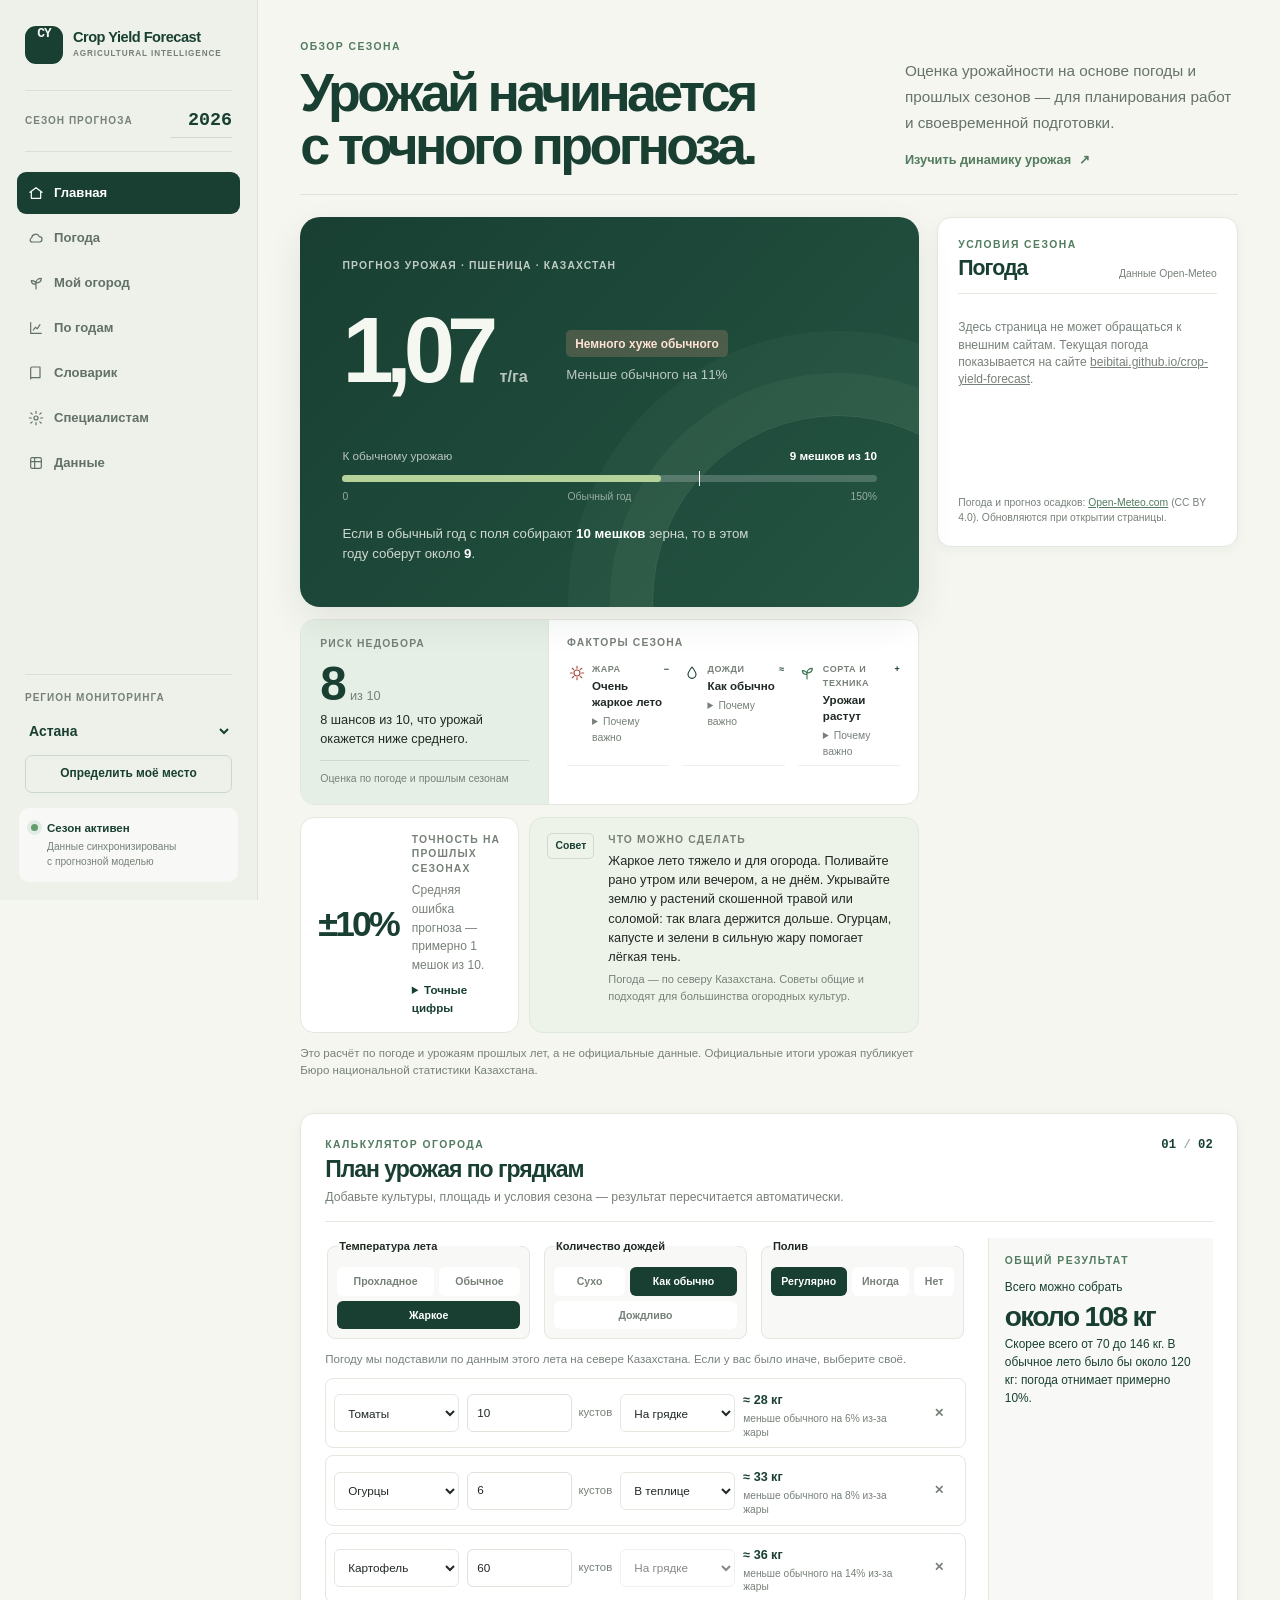
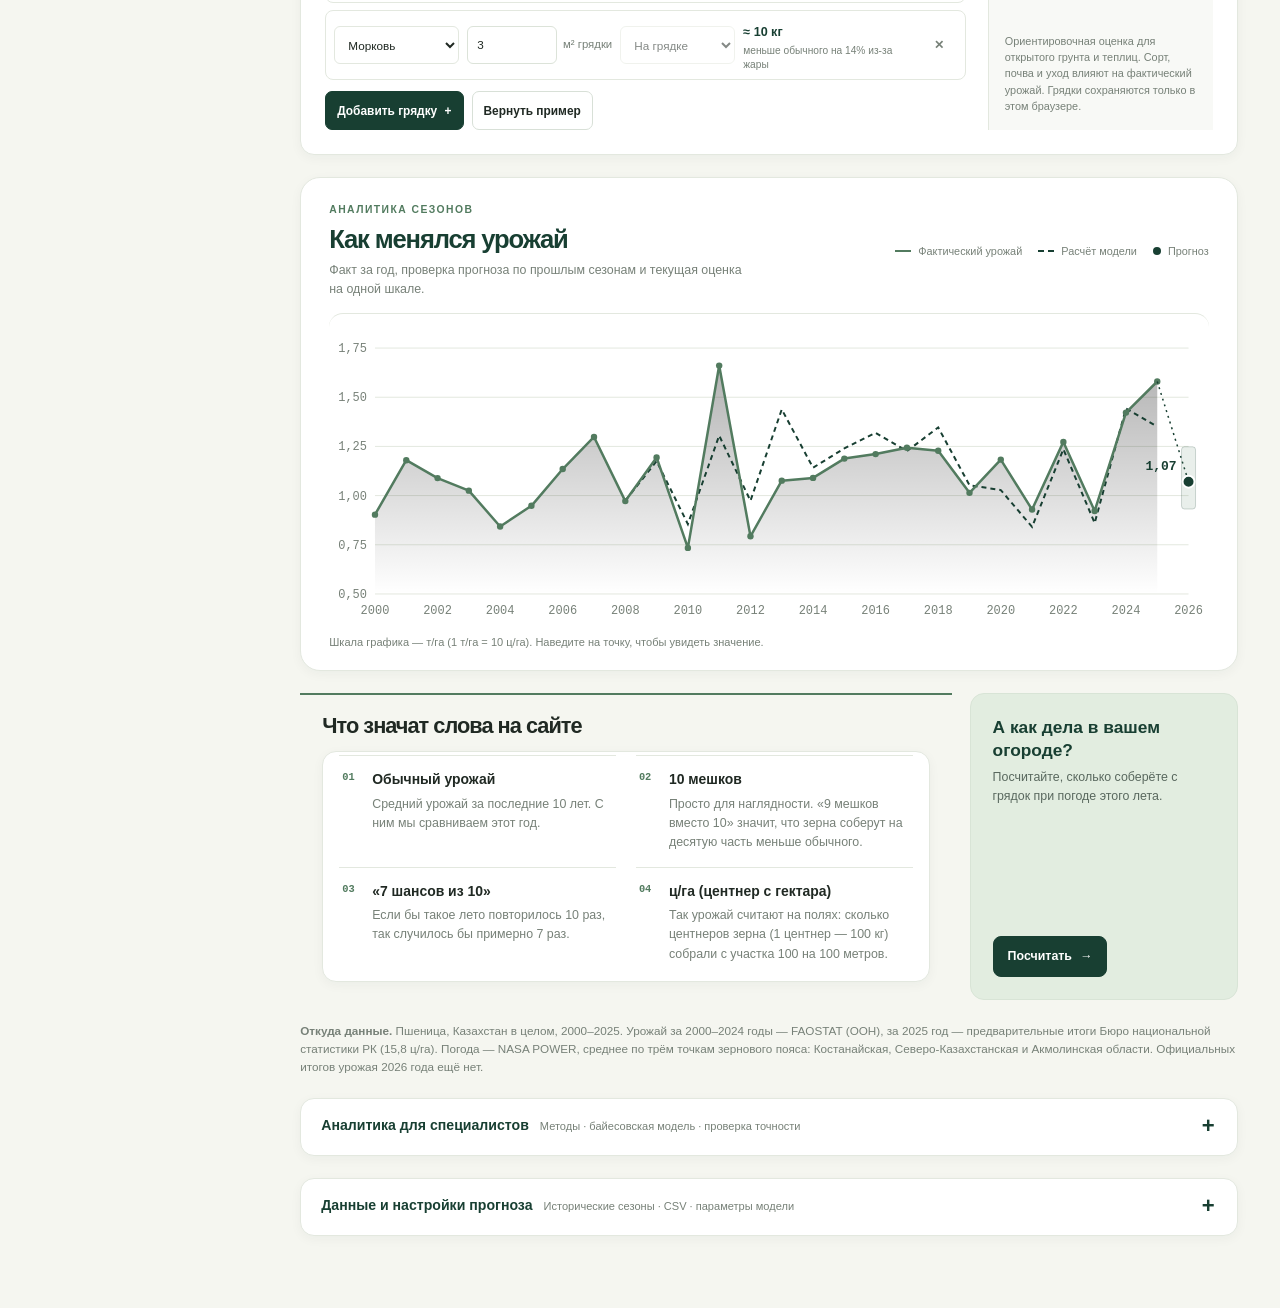
==== commit 8378ee83: "увеличил размер текста и поменял местами 2 виджета" ====
--- a/index.html
+++ b/index.html
@@ -13,7 +13,7 @@
 </style>
 <title>Crop Yield Forecast — прогноз урожайности</title>
 <meta name="claude:viewport-fit-sides" content="cover">
-<link rel="stylesheet" href="yield-forecast.css?v=5">
+<link rel="stylesheet" href="yield-forecast.css?v=7">
 <style>/* Build boundary: shared design rules live in yield-forecast.css. */</style>
 </head>
 <body>
@@ -70,19 +70,6 @@
       <p class="v-note">Погода и прогноз осадков: <a href="https://open-meteo.com/">Open-Meteo.com</a> (CC BY 4.0). Обновляются при открытии страницы.</p>
     </section>
   </div>
-
-  <section class="history-section" id="grafik">
-    <div class="history-intro">
-      <div class="section-kicker">АНАЛИТИКА СЕЗОНОВ</div>
-      <h2>Как менялся урожай</h2>
-      <p class="hint">Факт за год, проверка прогноза по прошлым сезонам и текущая оценка на одной шкале.</p>
-      <div class="history-key"><span><i class="key-fact"></i>Фактический урожай</span><span><i class="key-model"></i>Расчёт модели</span><span><i class="key-current"></i>Прогноз</span></div>
-    </div>
-    <figure class="chart history-chart">
-      <div id="chart"></div>
-      <p class="msg" id="chartUnit"></p>
-    </figure>
-  </section>
 
   <section class="garden card" id="ogorod">
     <div class="garden-heading"><div><div class="section-kicker">КАЛЬКУЛЯТОР ОГОРОДА</div><h2>План урожая по грядкам</h2><p class="hint">Добавьте культуры, площадь и условия сезона — результат пересчитается автоматически.</p></div><span class="garden-step">01 <i>/</i> 02</span></div>
@@ -117,6 +104,19 @@
     </div>
   </section>
 
+  <section class="history-section" id="grafik">
+    <div class="history-intro">
+      <div class="section-kicker">АНАЛИТИКА СЕЗОНОВ</div>
+      <h2>Как менялся урожай</h2>
+      <p class="hint">Факт за год, проверка прогноза по прошлым сезонам и текущая оценка на одной шкале.</p>
+      <div class="history-key"><span><i class="key-fact"></i>Фактический урожай</span><span><i class="key-model"></i>Расчёт модели</span><span><i class="key-current"></i>Прогноз</span></div>
+    </div>
+    <figure class="chart history-chart">
+      <div id="chart"></div>
+      <p class="msg" id="chartUnit"></p>
+    </figure>
+  </section>
+
   <div class="insight-grid">
   <section class="block" id="slova">
     <h2>Что значат слова на сайте</h2>
@@ -1124,13 +1124,50 @@
 loadWeather();
 
 // Боковое меню: подсветка раздела и раскрытие свёрнутых разделов при переходе
+const navLinks = [...document.querySelectorAll('.nav a')];
+function setActiveNav(id) {
+  navLinks.forEach(link => {
+    const active = link.getAttribute('href') === '#' + id;
+    link.classList.toggle('on', active);
+    if (active) link.setAttribute('aria-current', 'location');
+    else link.removeAttribute('aria-current');
+  });
+}
 function goTo(id) {
   const el = document.getElementById(id);
   if (el && el.tagName === 'DETAILS') el.open = true;
-  document.querySelectorAll('.nav a').forEach(x => x.classList.toggle('on', x.getAttribute('href') === '#' + id));
+  setActiveNav(id);
 }
 document.querySelectorAll('.nav a, .brand, .banner a').forEach(a => a.addEventListener('click', () => goTo(a.getAttribute('href').slice(1))));
 if (typeof location !== 'undefined' && /^#[\w-]+$/.test(location.hash)) goTo(location.hash.slice(1));
+
+let navFrame = 0;
+function updateActiveNavOnScroll() {
+  if (navFrame) return;
+  navFrame = requestAnimationFrame(() => {
+    navFrame = 0;
+    const atBottom = window.scrollY + window.innerHeight >= document.documentElement.scrollHeight - 2;
+    const marker = atBottom ? window.innerHeight : window.innerHeight * 0.32;
+    let activeId = navLinks[0].getAttribute('href').slice(1);
+    let activeTop = -Infinity;
+    for (const link of navLinks) {
+      const section = document.getElementById(link.getAttribute('href').slice(1));
+      if (!section) continue;
+      const top = section.getBoundingClientRect().top;
+      if (top <= marker && top > activeTop) {
+        activeId = section.id;
+        activeTop = top;
+      } else if (top <= marker && top === activeTop && window.scrollY > 0 && location.hash === '#' + section.id) {
+        activeId = section.id;
+      }
+    }
+    setActiveNav(activeId);
+  });
+}
+window.addEventListener('scroll', updateActiveNavOnScroll, { passive: true });
+window.addEventListener('resize', updateActiveNavOnScroll);
+window.addEventListener('hashchange', updateActiveNavOnScroll);
+updateActiveNavOnScroll();
 
 syncControls(); renderRows(); renderGardenRows(); render();
 </script>
--- a/yield-forecast.css
+++ b/yield-forecast.css
@@ -25,8 +25,8 @@
 }
 
 * { box-sizing: border-box; }
-html { min-width: 320px; min-height: 100%; scroll-behavior: smooth; scroll-padding-top: 24px; }
-body { min-width: 320px; min-height: 100vh; margin: 0; background: var(--bg); color: var(--ink); font: 15px/1.55 var(--font); }
+html { min-width: 320px; min-height: 100%; font-size: 17px; scroll-behavior: smooth; scroll-padding-top: 24px; }
+body { min-width: 320px; min-height: 100vh; margin: 0; background: var(--bg); color: var(--ink); font: 16px/1.55 var(--font); }
 img { max-width: 100%; }
 a { color: inherit; }
 button, input, select, textarea { font: inherit; }
@@ -389,7 +389,7 @@
 
 @media (max-width: 1100px) {
   .app-shell { display: block; }
-  .sidebar { position: relative; z-index: 5; width: 100%; height: auto; min-height: 0; display: grid; grid-template-columns: minmax(0,1fr) auto auto; align-items: center; gap: 8px 16px; padding: 10px 22px 0; border-right: 0; border-bottom: 1px solid #DCE3D9; }
+  .sidebar { position: sticky; top: 0; z-index: 20; width: 100%; height: auto; min-height: 0; display: grid; grid-template-columns: minmax(0,1fr) auto auto; align-items: center; gap: 8px 16px; padding: 10px 22px 0; border-right: 0; border-bottom: 1px solid #DCE3D9; box-shadow: 0 5px 16px rgba(27,49,37,.06); }
   .sidebar .brand { margin: 0; }
   .sidebar-season { margin: 0; padding: 0 0 0 14px; border: 0; border-left: 1px solid #D8E0D6; }
   .sidebar-season > span { display: none; }
@@ -427,7 +427,7 @@
 }
 
 @media (max-width: 600px) {
-  html { scroll-padding-top: 16px; }
+  html { scroll-padding-top: 132px; }
   .sidebar { grid-template-columns: minmax(0,1fr) auto; gap: 8px 10px; padding: 9px 13px 0; }
   .sidebar .brand-mark { width: 33px; height: 33px; border-radius: 9px; }
   .sidebar .brand span b { font-size: .76rem; }
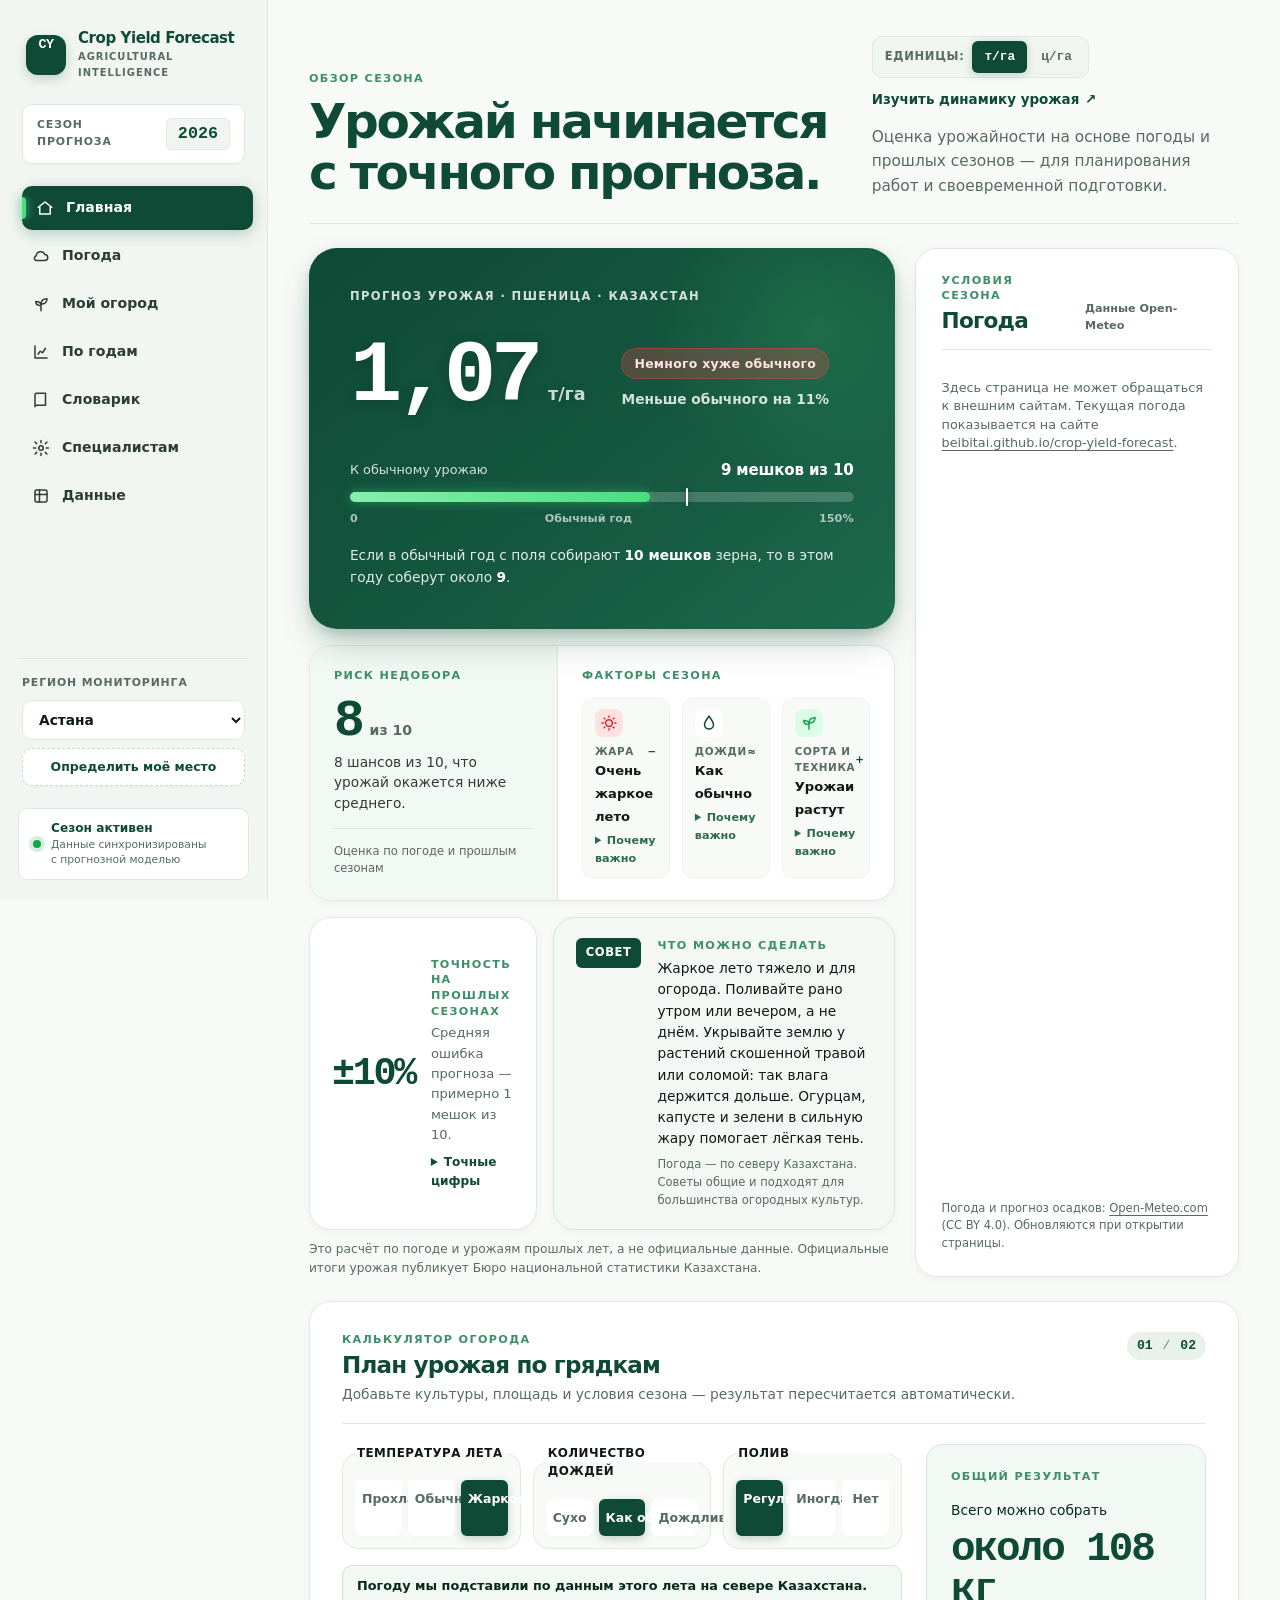
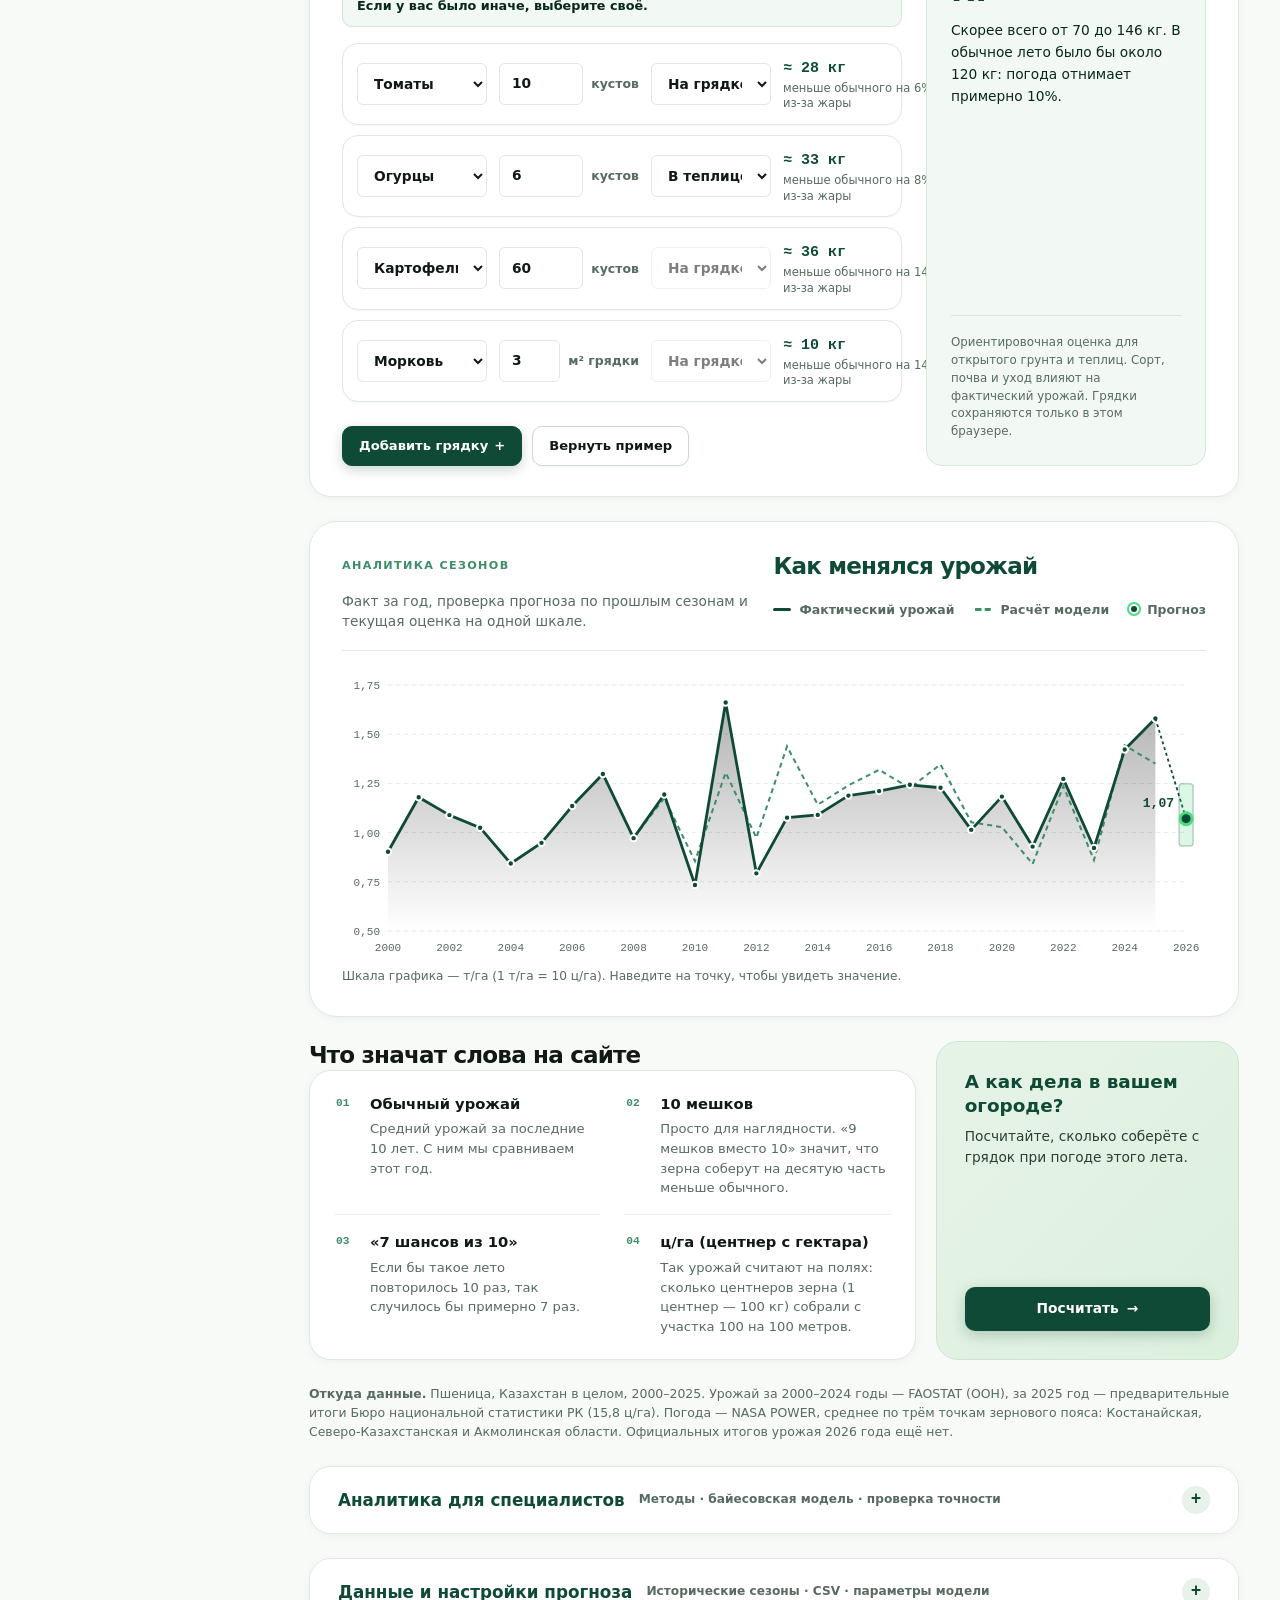
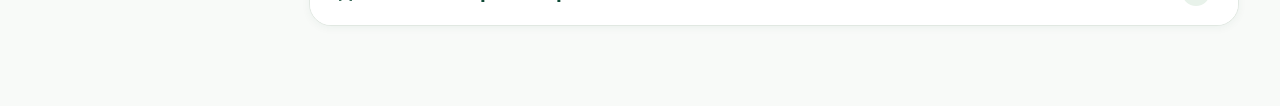
==== commit d881dc8d: "изменение через anti" ====
--- a/index.html
+++ b/index.html
@@ -53,8 +53,17 @@
       <h1>Урожай начинается<br>с точного прогноза.</h1>
     </div>
     <div class="overview-copy">
+      <div class="topbar-actions">
+        <div class="unit-toggle" role="group" aria-label="Единицы измерения">
+          <span class="unit-toggle-label">Единицы:</span>
+          <div class="unit-pills">
+            <button type="button" class="unit-pill" data-unit="t">т/га</button>
+            <button type="button" class="unit-pill" data-unit="c">ц/га</button>
+          </div>
+        </div>
+        <a class="overview-link" href="#grafik">Изучить динамику урожая <span aria-hidden="true">↗</span></a>
+      </div>
       <p class="lead">Оценка урожайности на основе погоды и прошлых сезонов — для планирования работ и своевременной подготовки.</p>
-      <a href="#grafik">Изучить динамику урожая <span aria-hidden="true">↗</span></a>
     </div>
   </header>
   <div class="issues" id="issues"></div>
@@ -250,6 +259,14 @@
   </section>
     </div>
   </details>
+  <nav class="mobile-bottom-nav" aria-label="Мобильная навигация">
+    <a href="#verdict" class="m-nav-item on"><svg viewBox="0 0 24 24"><path d="M3 11 12 4l9 7M5 10v10h14V10"/></svg><span>Главная</span></a>
+    <a href="#pogoda" class="m-nav-item"><svg viewBox="0 0 24 24"><path d="M7 18h10a4 4 0 0 0 0-8 6 6 0 0 0-11.5 2A3 3 0 0 0 7 18z"/></svg><span>Погода</span></a>
+    <a href="#ogorod" class="m-nav-item"><svg viewBox="0 0 24 24"><path d="M12 21v-9M12 12c0-4 3-7 8-7 0 5-3 7-8 7zM12 14c0-3-2.5-5.5-7-5.5 0 4 2.5 5.5 7 5.5z"/></svg><span>Огород</span></a>
+    <a href="#grafik" class="m-nav-item"><svg viewBox="0 0 24 24"><path d="M4 4v16h16M8 15l3-4 3 2 4-6"/></svg><span>График</span></a>
+    <a href="#specialist" class="m-nav-item"><svg viewBox="0 0 24 24"><circle cx="12" cy="12" r="3"/><path d="M12 2v3M12 19v3M4.2 4.2l2.1 2.1M17.7 17.7l2.1 2.1M2 12h3M19 12h3M4.2 19.8l2.1-2.1M17.7 6.3l2.1-2.1"/></svg><span>Анализ</span></a>
+    <a href="#dannye" class="m-nav-item"><svg viewBox="0 0 24 24"><rect x="4" y="4" width="16" height="16" rx="2"/><path d="M4 10h16M10 4v16"/></svg><span>Данные</span></a>
+  </nav>
 </main>
 </div>
 
@@ -909,7 +926,9 @@
   saveG(); renderGardenRows(); renderGarden();
 });
 $('g-rows').addEventListener('click', e => {
-  const i = e.target.dataset.gdel; if (i == null) return;
+  const btn = e.target.closest('[data-gdel]');
+  if (!btn) return;
+  const i = btn.dataset.gdel;
   G.rows.splice(+i, 1); saveG(); renderGardenRows(); renderGarden();
 });
 $('g-add').onclick = () => { G.rows.push({ crop: 'tomato', qty: '', place: 'open' }); saveG(); renderGardenRows(); renderGarden(); $(`g${G.rows.length - 1}-qty`).focus(); };
@@ -931,13 +950,30 @@
   $('unit').value = S.unit; $('minTrain').value = S.minTrain; $('area').value = S.area || '';
   $('t-year').value = S.target.year; $('t-precip').value = S.target.precip; $('t-hot').value = S.target.hot;
   $('thr').value = S.threshold || ''; $('prior').value = S.prior === 'neutral' ? 'neutral' : 'agro';
-}
+  document.querySelectorAll('.unit-pill').forEach(btn => {
+    btn.classList.toggle('active', btn.dataset.unit === S.unit);
+  });
+}
+document.querySelectorAll('.unit-pill').forEach(btn => {
+  btn.addEventListener('click', () => {
+    if (S.unit !== btn.dataset.unit) {
+      S.unit = btn.dataset.unit;
+      syncControls();
+      update();
+    }
+  });
+});
 $('thr').oninput = e => { S.threshold = e.target.value; update(); };
 $('prior').onchange = e => { S.prior = e.target.value; update(); };
 const update = () => { save(); render(); };
 
 $('rows').addEventListener('input', e => { const t = e.target; if (!t.dataset.f) return; S.rows[+t.dataset.i][t.dataset.f] = t.value; update(); });
-$('rows').addEventListener('click', e => { const i = e.target.dataset.del; if (i == null) return; S.rows.splice(+i, 1); renderRows(); update(); });
+$('rows').addEventListener('click', e => {
+  const btn = e.target.closest('[data-del]');
+  if (!btn) return;
+  const i = btn.dataset.del;
+  S.rows.splice(+i, 1); renderRows(); update();
+});
 $('addBtn').onclick = () => {
   const years = S.rows.map(r => num(r.year)).filter(Number.isFinite);
   S.rows.push({ year: years.length ? String(Math.max(...years) + 1) : '', y: '', precip: '', hot: '' });
@@ -1123,8 +1159,10 @@
 fillCities();
 loadWeather();
 
-// Боковое меню: подсветка раздела и раскрытие свёрнутых разделов при переходе
-const navLinks = [...document.querySelectorAll('.nav a')];
+// Боковое меню и мобильная навигация: подсветка раздела и следование за скроллом
+const navLinks = [...document.querySelectorAll('.nav a, .m-nav-item')];
+const sectionOrder = ['verdict', 'pogoda', 'ogorod', 'grafik', 'slova', 'specialist', 'dannye'];
+
 function setActiveNav(id) {
   navLinks.forEach(link => {
     const active = link.getAttribute('href') === '#' + id;
@@ -1133,40 +1171,73 @@
     else link.removeAttribute('aria-current');
   });
 }
+
 function goTo(id) {
   const el = document.getElementById(id);
-  if (el && el.tagName === 'DETAILS') el.open = true;
+  if (el) {
+    if (el.tagName === 'DETAILS') el.open = true;
+    el.scrollIntoView({ behavior: 'smooth', block: 'start' });
+  }
   setActiveNav(id);
 }
-document.querySelectorAll('.nav a, .brand, .banner a').forEach(a => a.addEventListener('click', () => goTo(a.getAttribute('href').slice(1))));
-if (typeof location !== 'undefined' && /^#[\w-]+$/.test(location.hash)) goTo(location.hash.slice(1));
+
+document.querySelectorAll('.nav a, .m-nav-item, .brand, .banner a').forEach(a => {
+  a.addEventListener('click', e => {
+    const href = a.getAttribute('href');
+    if (href && href.startsWith('#')) {
+      e.preventDefault();
+      const targetId = href.slice(1);
+      goTo(targetId);
+      if (history.pushState) history.pushState(null, '', href);
+    }
+  });
+});
+
+if (typeof location !== 'undefined' && /^#[\w-]+$/.test(location.hash)) {
+  goTo(location.hash.slice(1));
+}
 
 let navFrame = 0;
 function updateActiveNavOnScroll() {
   if (navFrame) return;
   navFrame = requestAnimationFrame(() => {
     navFrame = 0;
-    const atBottom = window.scrollY + window.innerHeight >= document.documentElement.scrollHeight - 2;
-    const marker = atBottom ? window.innerHeight : window.innerHeight * 0.32;
-    let activeId = navLinks[0].getAttribute('href').slice(1);
-    let activeTop = -Infinity;
-    for (const link of navLinks) {
-      const section = document.getElementById(link.getAttribute('href').slice(1));
+    if (!navLinks.length) return;
+    const scrollPos = window.scrollY || window.pageYOffset;
+    const windowH = window.innerHeight;
+    const docH = document.documentElement.scrollHeight;
+    
+    // Если страница прокручена в самый низ — активен последний раздел
+    if (scrollPos + windowH >= docH - 30) {
+      setActiveNav(sectionOrder[sectionOrder.length - 1]);
+      return;
+    }
+
+    const isDesktop = window.innerWidth > 860;
+    const threshold = Math.min(240, windowH * 0.35);
+    let activeId = sectionOrder[0];
+
+    for (const id of sectionOrder) {
+      // На десктопе "Погода" находится в первом экране рядом с "Главной"
+      if (id === 'pogoda' && isDesktop) continue;
+      const section = document.getElementById(id);
       if (!section) continue;
-      const top = section.getBoundingClientRect().top;
-      if (top <= marker && top > activeTop) {
-        activeId = section.id;
-        activeTop = top;
-      } else if (top <= marker && top === activeTop && window.scrollY > 0 && location.hash === '#' + section.id) {
-        activeId = section.id;
+      const rect = section.getBoundingClientRect();
+      if (rect.top <= threshold) {
+        activeId = id;
       }
     }
+
     setActiveNav(activeId);
   });
 }
+
 window.addEventListener('scroll', updateActiveNavOnScroll, { passive: true });
 window.addEventListener('resize', updateActiveNavOnScroll);
-window.addEventListener('hashchange', updateActiveNavOnScroll);
+window.addEventListener('hashchange', () => {
+  if (location.hash) goTo(location.hash.slice(1));
+  else updateActiveNavOnScroll();
+});
 updateActiveNavOnScroll();
 
 syncControls(); renderRows(); renderGardenRows(); render();
--- a/yield-forecast.css
+++ b/yield-forecast.css
@@ -1,534 +1,2819 @@
+/* ==========================================================================
+   Crop Yield Forecast — Premium AgriTech UI & Analytics Platform
+   Stylesheet: yield-forecast.css
+   ========================================================================== */
+
 :root {
   color-scheme: light;
-  --bg: #F5F6F0;
+
+  /* Brand & Core Palette */
+  --bg: #F8FAF8;
+  --bg-subtle: #F1F5F2;
   --surface: #FFFFFF;
-  --surface-soft: #ECEFE7;
-  --surface-green: #E6EFE5;
-  --forest: #183F32;
-  --forest-light: #527B5F;
-  --ink: #202923;
-  --muted: #778178;
-  --line: #E3E8DF;
-  --amber: #A86B20;
-  --amber-soft: #FFF4DC;
-  --bad: #A94E3D;
-  --bad-soft: #F9EAE5;
-  --good: #39744F;
-  --good-soft: #EAF3EA;
-  --shadow-sm: 0 3px 12px rgba(27, 49, 37, .045);
-  --shadow-md: 0 14px 36px rgba(27, 49, 37, .09);
-  --radius-sm: 8px;
-  --radius-md: 14px;
-  --radius-lg: 20px;
-  --font: Inter, "Segoe UI", Arial, sans-serif;
-  --mono: "Cascadia Mono", Consolas, monospace;
-}
-
-* { box-sizing: border-box; }
-html { min-width: 320px; min-height: 100%; font-size: 17px; scroll-behavior: smooth; scroll-padding-top: 24px; }
-body { min-width: 320px; min-height: 100vh; margin: 0; background: var(--bg); color: var(--ink); font: 16px/1.55 var(--font); }
-img { max-width: 100%; }
-a { color: inherit; }
-button, input, select, textarea { font: inherit; }
-[hidden] { display: none !important; }
-
-.app-shell { min-height: 100vh; display: grid; grid-template-columns: 258px minmax(0, 1fr); }
+  --surface-alt: #FBFDFB;
+  --surface-green: #E8F2EA;
+  --surface-green-subtle: #F2F8F4;
+  --surface-hover: #F0F6F1;
+
+  --forest: #0F4A36;
+  --forest-dark: #08281D;
+  --forest-hover: #166547;
+  --forest-light: #2D6A4F;
+  --forest-accent: #3E8E68;
+  
+  --lime: #4ADE80;
+  --lime-soft: #DCFCE7;
+  --lime-dark: #15803D;
+
+  --amber: #D97706;
+  --amber-soft: #FEF3C7;
+  --amber-dark: #92400E;
+
+  --bad: #DC2626;
+  --bad-soft: #FEE2E2;
+  --bad-dark: #991B1B;
+
+  --good: #16A34A;
+  --good-soft: #DCFCE7;
+
+  /* Typography & Neutral Inks */
+  --ink: #111915;
+  --ink-secondary: #2C3E34;
+  --muted: #576B60;
+  --muted-light: #8A9C92;
+  --line: #E1E8E2;
+  --line-strong: #CCD7CF;
+  --line-subtle: #EEF3EF;
+
+  /* Focus & Elevation */
+  --focus-ring: 0 0 0 3px rgba(15, 74, 54, 0.18);
+  --shadow-xs: 0 1px 2px rgba(15, 74, 54, 0.04);
+  --shadow-sm: 0 2px 8px rgba(15, 74, 54, 0.05);
+  --shadow-md: 0 10px 28px -6px rgba(15, 74, 54, 0.08), 0 2px 6px -1px rgba(15, 74, 54, 0.04);
+  --shadow-lg: 0 20px 42px -10px rgba(15, 74, 54, 0.12), 0 4px 12px -2px rgba(15, 74, 54, 0.04);
+
+  /* Geometry */
+  --radius-xs: 6px;
+  --radius-sm: 10px;
+  --radius-md: 16px;
+  --radius-lg: 22px;
+  --radius-xl: 28px;
+
+  /* Fonts */
+  --font: system-ui, -apple-system, BlinkMacSystemFont, "Segoe UI", Roboto, "Helvetica Neue", Arial, sans-serif;
+  --mono: "SF Mono", "JetBrains Mono", "Cascadia Code", Consolas, Menlo, monospace;
+}
+
+/* Base Reset & Document Setup */
+*, *::before, *::after {
+  box-sizing: border-box;
+}
+
+html {
+  min-width: 320px;
+  min-height: 100%;
+  font-size: 16px;
+  scroll-behavior: smooth;
+  scroll-padding-top: 32px;
+  background-color: var(--bg);
+  -webkit-text-size-adjust: 100%;
+  overflow-x: clip;
+}
+
+body {
+  min-width: 320px;
+  min-height: 100vh;
+  margin: 0;
+  background: var(--bg);
+  color: var(--ink);
+  font-family: var(--font);
+  font-size: 15px;
+  line-height: 1.55;
+  -webkit-font-smoothing: antialiased;
+  -moz-osx-font-smoothing: grayscale;
+  overflow-x: clip;
+}
+
+img, svg {
+  max-width: 100%;
+  display: block;
+}
+
+a {
+  color: inherit;
+  text-decoration-thickness: 1px;
+  text-underline-offset: 3px;
+}
+
+button, input, select, textarea {
+  font-family: inherit;
+  font-size: inherit;
+  line-height: inherit;
+}
+
+[hidden] {
+  display: none !important;
+}
+
+.sr-only {
+  position: absolute;
+  width: 1px;
+  height: 1px;
+  padding: 0;
+  margin: -1px;
+  overflow: hidden;
+  clip: rect(0, 0, 0, 0);
+  white-space: nowrap;
+  border-width: 0;
+}
+
+/* ==========================================================================
+   Layout: Application Shell
+   ========================================================================== */
+
+.app-shell {
+  min-height: 100vh;
+  display: grid;
+  grid-template-columns: 268px minmax(0, 1fr);
+  background: var(--bg);
+  align-items: start;
+}
+
+/* ==========================================================================
+   Navigation: Desktop Sidebar
+   ========================================================================== */
+
 .sidebar {
   position: sticky;
   top: 0;
   height: 100vh;
-  min-height: 620px;
   display: flex;
   flex-direction: column;
-  padding: 26px 17px 18px;
-  border-right: 1px solid #DCE3D9;
-  background: #EDF1E9;
-}
-.brand { display: flex; align-items: center; gap: 10px; margin: 0 8px 26px; text-decoration: none; }
-.brand-mark { width: 38px; height: 38px; flex: none; display: grid; place-items: center; border-radius: 11px; background: var(--forest); color: #F5F7F1; font: 700 .76rem var(--mono); letter-spacing: -.08em; }
-.brand span { min-width: 0; display: flex; flex-direction: column; gap: 2px; }
-.brand span b { color: var(--forest); font-size: .86rem; line-height: 1.2; letter-spacing: -.035em; white-space: nowrap; }
-.brand span small { color: var(--muted); font-size: .48rem; font-weight: 700; letter-spacing: .11em; }
-.sidebar-season { display: flex; align-items: center; justify-content: space-between; gap: 8px; margin: 0 8px 20px; padding: 13px 0; border-top: 1px solid #D8E0D6; border-bottom: 1px solid #D8E0D6; }
-.sidebar-season > span, .sidebar-label { color: var(--muted); font-size: .59rem; font-weight: 800; letter-spacing: .1em; text-transform: uppercase; }
-.season-control { display: flex; flex-direction: column; gap: 2px; }
-.season-control input { width: 62px; min-height: 34px; padding: 0; border: 0; border-bottom: 1px solid #D1DACE; border-radius: 0; background: transparent; color: var(--forest); font: 700 1.08rem var(--mono); text-align: right; }
-.sr-only { position: absolute; width: 1px; height: 1px; padding: 0; overflow: hidden; clip: rect(0, 0, 0, 0); white-space: nowrap; clip-path: inset(50%); }
-.app-navigation { width: 100%; }
-.nav { display: flex; flex-direction: column; gap: 3px; margin: 0; padding: 0; list-style: none; }
-.nav li { min-width: 0; }
-.nav a { min-height: 42px; display: flex; align-items: center; gap: 10px; padding: 9px 11px; border-radius: 9px; color: #627068; font-size: .77rem; font-weight: 600; text-decoration: none; transition: background-color .16s ease, color .16s ease, transform .16s ease; }
-.nav a:hover { background: #E2EAE1; color: var(--forest); }
-.nav a:active { transform: translateY(1px); }
-.nav a.on { background: var(--forest); color: #FFFFFF; font-weight: 700; }
-.nav svg { width: 16px; height: 16px; flex: none; fill: none; stroke: currentColor; stroke-width: 1.8; stroke-linecap: round; stroke-linejoin: round; }
-.sidebar-location { margin: auto 8px 15px; padding-top: 15px; border-top: 1px solid #D8E0D6; }
-.sidebar-location .sidebar-label { display: block; margin-bottom: 6px; }
-.region-control { display: block; min-width: 0; }
-.region-control select { width: 100%; min-height: 38px; padding: 5px 25px 5px 0; border: 0; background: transparent; color: var(--forest); font-size: .82rem; font-weight: 700; }
-.geo-button { width: 100%; min-height: 38px; margin-top: 5px; border-color: #CBD8C9; background: transparent; color: var(--forest); font-size: .7rem; }
-.sidebar-footer { display: flex; align-items: flex-start; gap: 9px; margin: 0 2px; padding: 12px; border-radius: 10px; background: rgba(255,255,255,.62); color: var(--forest); }
-.sidebar-footer b { display: block; font-size: .68rem; }
-.sidebar-footer small { display: block; margin-top: 3px; color: var(--muted); font-size: .6rem; line-height: 1.45; }
-.live-dot { width: 7px; height: 7px; flex: none; margin-top: 4px; border-radius: 50%; background: #639C6F; box-shadow: 0 0 0 4px rgba(99,156,111,.14); }
-
-.workspace { width: min(1680px, 100%); min-width: 0; margin: 0 auto; padding: 40px clamp(24px, 3.3vw, 58px) 72px; display: grid; grid-template-columns: repeat(12, minmax(0, 1fr)); align-content: start; gap: 22px 18px; }
-.topbar { grid-column: 1 / -1; min-width: 0; display: grid; grid-template-columns: minmax(0, 1.2fr) minmax(260px, .7fr); align-items: end; gap: 34px; padding: 0 0 22px; border-bottom: 1px solid #DDE4DA; }
-.section-kicker, .result-label { color: var(--forest-light); font-size: .61rem; font-weight: 800; letter-spacing: .14em; line-height: 1.4; }
-.topbar .section-kicker { margin-bottom: 11px; }
-h1, h2, h3 { margin: 0; color: var(--ink); letter-spacing: -.045em; }
-h1 { max-width: 780px; color: var(--forest); font-size: clamp(2.6rem, 4.2vw, 4.6rem); font-weight: 750; line-height: .99; letter-spacing: -.068em; }
-h2 { font-size: clamp(1.35rem, 1.8vw, 1.8rem); font-weight: 700; line-height: 1.2; }
-h3 { font-size: 1rem; font-weight: 700; }
-.lead { max-width: 44ch; margin: 0; color: #65736A; font-size: .9rem; line-height: 1.7; }
-.overview-copy > a { display: inline-flex; align-items: center; gap: 8px; margin-top: 14px; color: var(--forest-light); font-size: .75rem; font-weight: 700; text-decoration: none; }
-.overview-copy > a:hover { text-decoration: underline; }
-.overview-copy > a span { transition: transform .16s ease; }
-.overview-copy > a:hover span { transform: translate(2px, -2px); }
-.issues { grid-column: 1 / -1; padding: 10px 14px; border: 1px solid #EADAB6; border-left: 4px solid #BD852D; border-radius: 8px; background: #FFF9E9; color: var(--ink); font-size: .82rem; }
-.issues:empty { display: none; }
-.overview-grid { grid-column: 1 / -1; min-width: 0; display: grid; grid-template-columns: repeat(12, minmax(0, 1fr)); align-items: start; gap: 18px; }
-.overview-grid > * { min-width: 0; }
-.verdict { grid-column: 1 / span 8; min-width: 0; }
-.wx { grid-column: 9 / -1; }
-
-/* Forecast and the clear first-screen hierarchy */
-.forecast-dashboard { min-width: 0; display: grid; grid-template-columns: minmax(0, 1fr); gap: 12px; }
-.c-main { position: relative; min-width: 0; min-height: 390px; display: flex; flex-direction: column; overflow: hidden; padding: clamp(27px, 3.3vw, 43px); border-radius: var(--radius-lg); background: linear-gradient(135deg, #183F32 0%, #245442 100%); box-shadow: var(--shadow-md); color: #F5F7F1; }
-.c-main::after { position: absolute; right: -105px; bottom: -180px; width: 370px; height: 370px; border: 1px solid rgba(218,235,207,.14); border-radius: 50%; box-shadow: 0 0 0 42px rgba(218,235,207,.045), 0 0 0 84px rgba(218,235,207,.03); content: ""; pointer-events: none; }
-.hero-top, .hero-reading, .yield-comparison, .hero-note { position: relative; z-index: 1; }
-.hero-top { display: flex; align-items: center; justify-content: space-between; gap: 14px; }
-.c-main .lbl, .context-label { color: var(--muted); font-size: .61rem; font-weight: 800; letter-spacing: .11em; line-height: 1.4; text-transform: uppercase; }
-.c-main .lbl { color: rgba(245,247,241,.76); }
-.hero-reading { display: flex; align-items: flex-end; gap: clamp(18px, 3vw, 40px); margin: 37px 0 28px; }
-.yield-reading { display: flex; align-items: baseline; gap: 9px; white-space: nowrap; font-size: clamp(4.6rem, 7.2vw, 7.4rem); font-weight: 700; letter-spacing: -.085em; line-height: .86; font-variant-numeric: tabular-nums; }
-.yield-reading small { color: rgba(245,247,241,.72); font-size: .96rem; font-weight: 600; letter-spacing: 0; }
-.hero-status { padding-bottom: 4px; }
-.status-pill { min-height: 27px; display: inline-flex; align-items: center; padding: 4px 9px; border-radius: 5px; background: rgba(255,255,255,.15); color: #F8FAF5; font-size: .7rem; font-weight: 700; }
-.status-pill.bad { background: rgba(226,156,126,.23); color: #FFE2D4; }
-.status-pill.good { background: rgba(154,205,157,.22); color: #DBF5DC; }
-.hero-status p { margin: 8px 0 0; color: rgba(245,247,241,.74); font-size: .78rem; }
-.yield-comparison { max-width: 610px; margin-top: auto; padding-top: 21px; }
-.comparison-caption, .comparison-scale { display: flex; justify-content: space-between; gap: 12px; }
-.comparison-caption { margin-bottom: 9px; color: rgba(245,247,241,.73); font-size: .69rem; }
-.comparison-caption b { color: #FFFFFF; }
-.comparison-track { position: relative; height: 7px; overflow: visible; border-radius: 99px; background: rgba(255,255,255,.2); }
-.comparison-fill { width: var(--yield-progress); height: 100%; display: block; border-radius: inherit; background: #B5D29B; }
-.comparison-average { position: absolute; top: -4px; left: 66.667%; width: 1px; height: 15px; background: #FFFFFF; }
-.comparison-scale { margin-top: 7px; color: rgba(245,247,241,.56); font-size: .61rem; }
-.hero-note { max-width: 58ch; margin: 19px 0 0; color: rgba(245,247,241,.83); font-size: .78rem; line-height: 1.55; }
-.hero-note b { color: #FFFFFF; }
-.forecast-context { min-width: 0; display: grid; grid-template-columns: minmax(0, .8fr) minmax(0, 1.2fr); overflow: hidden; border: 1px solid var(--line); border-radius: var(--radius-md); background: #FFFFFF; }
-.c-chance { min-width: 0; padding: 17px 19px; background: var(--surface-green); }
-.risk-score { display: flex; align-items: baseline; gap: 7px; margin: 12px 0 5px; }
-.risk-score strong { color: var(--forest); font-size: 2.8rem; font-weight: 700; letter-spacing: -.08em; line-height: .9; }
-.risk-score span { color: var(--muted); font-size: .75rem; }
-.c-chance p { max-width: 31ch; margin: 0; color: var(--ink); font-size: .75rem; line-height: 1.45; }
-.risk-foot { margin-top: 12px; padding-top: 9px; border-top: 1px solid rgba(24,63,50,.12); color: var(--muted); font-size: .62rem; }
-.c-weather { min-width: 0; padding: 16px 18px; border-left: 1px solid var(--line); }
-.w-items { min-width: 0; display: grid; grid-template-columns: repeat(3, minmax(0, 1fr)); gap: 8px 13px; margin-top: 8px; }
-.w-item { min-width: 0; display: grid; grid-template-columns: 19px minmax(0, 1fr); align-items: start; gap: 6px; padding: 5px 0; border-bottom: 1px solid #EEF0EB; }
-.w-ic { width: 19px; height: 19px; display: grid; place-items: center; color: var(--forest); font-size: .7rem; }
-.w-ic svg { width: 16px; height: 16px; fill: none; stroke: currentColor; stroke-width: 1.7; stroke-linecap: round; stroke-linejoin: round; }
-.w-ic.bad { color: var(--bad); }
-.w-ic.good { color: var(--good); }
-.w-item .w-t { display: flex; justify-content: space-between; gap: 5px; margin-bottom: 2px; color: var(--muted); font-size: .53rem; font-weight: 800; letter-spacing: .06em; text-transform: uppercase; }
-.w-item .w-t i { color: var(--forest); font-style: normal; }
-.w-item b { display: block; color: var(--ink); font-size: .68rem; line-height: 1.35; }
-.factor-more { margin-top: 3px; }
-.factor-more summary { color: var(--muted); cursor: pointer; font-size: .61rem; }
-.factor-more p { margin: 4px 0 0; color: var(--muted); font-size: .67rem; line-height: 1.4; }
-.forecast-bottom { min-width: 0; display: grid; grid-template-columns: minmax(190px, .72fr) minmax(0, 1.28fr); gap: 10px; }
-.c-acc, .c-tip { min-width: 0; min-height: 98px; display: flex; align-items: center; gap: 14px; padding: 15px 17px; border: 1px solid var(--line); border-radius: var(--radius-md); background: #FFFFFF; }
-.accuracy-value { flex: none; color: var(--forest); font-size: 2.1rem; font-weight: 700; letter-spacing: -.08em; line-height: 1; }
-.accuracy-copy p { margin: 5px 0 0; color: var(--muted); font-size: .71rem; }
-.v-exact { margin-top: 7px; }
-.v-exact summary { color: var(--forest); cursor: pointer; font-size: .68rem; font-weight: 700; }
-.v-exact p { margin: 6px 0 0; color: var(--muted); font-size: .7rem; line-height: 1.45; }
-.c-tip { align-items: flex-start; border-color: #DFE8DD; background: #EEF3EA; }
-.recommendation-mark { flex: none; padding: 4px 7px; border: 1px solid rgba(24,63,50,.14); border-radius: 5px; color: var(--forest); font-size: .61rem; font-weight: 800; }
-.recommendation-copy p { margin: 4px 0 0; color: var(--ink); font-size: .75rem; line-height: 1.5; }
-.recommendation-copy small { display: block; margin-top: 5px; color: var(--muted); font-size: .65rem; }
-.forecast-empty .c-main { min-height: 245px; }
-.forecast-empty .v-big { margin: 38px 0 10px; font-size: clamp(2rem, 3.5vw, 3.2rem); font-weight: 700; letter-spacing: -.06em; line-height: 1.05; }
-.forecast-empty .v-lead { max-width: 52ch; color: rgba(245,247,241,.76); font-size: .85rem; }
-.forecast-context-empty { display: flex; flex-direction: column; justify-content: center; padding: 20px; }
-.forecast-context-empty p { max-width: 30ch; color: var(--muted); font-size: .79rem; }
-.forecast-context-empty a { color: var(--forest); font-size: .76rem; font-weight: 700; text-decoration: none; }
-.v-note { color: var(--muted); font-size: .68rem; line-height: 1.5; }
-
-/* Weather is adjacent to the forecast, with compact facts and explicit loading state */
-.card, .chart, .fc, .garden { border: 1px solid var(--line); border-radius: var(--radius-md); background: var(--surface); box-shadow: var(--shadow-sm); }
-.wx { min-width: 0; min-height: 330px; display: flex; flex-direction: column; gap: 13px; padding: 20px; }
-.wx-head { display: flex; align-items: flex-end; justify-content: space-between; gap: 10px; padding-bottom: 11px; border-bottom: 1px solid var(--line); }
-.wx-head h2 { margin-top: 4px; color: var(--forest); font-size: 1.25rem; }
-.wx-attribution { color: var(--muted); font-size: .61rem; white-space: nowrap; }
-.wx-grid { min-width: 0; display: grid; grid-template-columns: minmax(0,1fr); gap: 11px; align-items: center; }
-.wx-now { min-width: 0; display: flex; align-items: center; gap: 11px; }
-.wx-ic { width: 34px; height: 34px; flex: none; display: grid; place-items: center; border-radius: 9px; background: var(--surface-green); color: var(--forest); }
-.wx-ic svg { width: 19px; height: 19px; fill: none; stroke: currentColor; stroke-width: 1.8; stroke-linecap: round; stroke-linejoin: round; }
-.wx-t { color: var(--forest); font-size: 2.6rem; font-weight: 750; letter-spacing: -.08em; line-height: 1; }
-.wx-d { font-size: .77rem; font-weight: 700; }
-.c-sub { color: var(--muted); font-size: .71rem; line-height: 1.45; }
-.wx-now .c-sub { margin: 4px 0 0; font-size: .62rem; }
-.wx-rain { min-width: 0; display: grid; grid-template-columns: 1fr; border-top: 1px solid var(--line); }
-.wx-cell { min-width: 0; min-height: 56px; display: grid; grid-template-columns: minmax(0,1fr) auto; align-content: center; gap: 2px 8px; padding: 8px 1px; border-bottom: 1px solid var(--line); }
-.wx-cell:last-child { border-bottom: 0; }
-.wx-cell .w-t { grid-column: 1; color: var(--muted); font-size: .52rem; font-weight: 800; letter-spacing: .045em; line-height: 1.3; text-transform: uppercase; }
-.wx-cell b { grid-column: 2; grid-row: 1 / span 2; align-self: center; color: var(--forest); font-size: 1.08rem; letter-spacing: -.04em; }
-.wx-cell span { grid-column: 1; color: var(--muted); font-size: .58rem; line-height: 1.3; }
-.wx-tip { padding: 8px 10px; border-left: 3px solid var(--forest-light); background: var(--surface-green); color: var(--forest); font-size: .68rem; font-weight: 600; }
-.wx > .v-note { margin: auto 0 0; font-size: .61rem; }
-.wx > .v-note a { color: var(--forest-light); }
-
-/* Season history and forecast chart */
-.history-section { grid-column: 1 / -1; min-width: 0; display: flex; flex-direction: column; gap: 14px; padding: 25px 28px 19px; border: 1px solid var(--line); border-radius: var(--radius-lg); background: #FFFFFF; box-shadow: var(--shadow-sm); }
-.history-intro { min-width: 0; display: grid; grid-template-columns: minmax(0,1fr) auto; align-items: center; gap: 3px 20px; }
-.history-intro .section-kicker, .history-intro h2, .history-intro .hint { grid-column: 1; }
-.history-intro h2 { margin-top: 3px; color: var(--forest); font-size: clamp(1.5rem, 2vw, 1.95rem); }
-.history-intro .hint { max-width: 62ch; margin: 3px 0 0; color: var(--muted); font-size: .73rem; }
-.history-key { grid-column: 2; grid-row: 1 / span 3; display: flex; flex-wrap: wrap; justify-content: flex-end; gap: 8px 16px; color: var(--muted); font-size: .64rem; }
-.history-key span { display: flex; align-items: center; gap: 7px; }
-.history-key i { width: 16px; display: inline-block; border-top: 2px solid var(--forest-light); }
-.history-key .key-model { border-top: 2px dashed var(--forest); }
-.history-key .key-current { width: 8px; height: 8px; border: 0; border-radius: 50%; background: var(--forest); }
-.history-chart { min-width: 0; display: flex; flex-direction: column; justify-content: center; margin: 0; padding: 13px 0 0; border: 0; border-top: 1px solid var(--line); background: transparent; box-shadow: none; }
-.history-chart > .legend { display: none; }
-#chart { width: 100%; min-width: 0; min-height: 250px; overflow: hidden; }
-#chart svg { width: 100%; height: auto; display: block; }
-.history-chart #chart svg { min-height: 300px; }
-#chart .grid { stroke: var(--line); stroke-width: 1; }
-#chart .ax { fill: var(--muted); font: 12px var(--mono); }
-#chart .act { fill: none; stroke: var(--forest-light); stroke-width: 2.5; stroke-linejoin: round; }
-#chart .actdot { fill: var(--forest-light); }
-#chart .bt { fill: none; stroke: var(--forest); stroke-width: 2; stroke-dasharray: 5 4; }
-#chart .band { fill: rgba(71,122,89,.12); stroke: rgba(24,63,50,.2); stroke-width: 1; }
-#chart .link { stroke: var(--forest); stroke-width: 1.5; stroke-dasharray: 2 4; fill: none; }
-#chart .fcdot { fill: var(--forest); stroke: #FFFFFF; stroke-width: 2; }
-#chart .fclab { fill: var(--forest); font: 600 13px var(--mono); }
-.history-chart .msg { margin: 7px 0 0; color: var(--muted); font-size: .65rem; }
-
-/* Garden calculator */
-.garden { grid-column: 1 / -1; min-width: 0; display: flex; flex-direction: column; gap: 16px; padding: 24px; }
-.garden-heading { display: flex; align-items: flex-start; justify-content: space-between; gap: 16px; padding-bottom: 14px; border-bottom: 1px solid var(--line); }
-.garden-heading h2 { margin-top: 3px; color: var(--forest); }
-.garden .hint { margin: 5px 0 0; color: var(--muted); font-size: .72rem; }
-.garden-step { flex: none; color: var(--forest); font: 700 .72rem var(--mono); }
-.garden-step i { color: #A7AFA5; font-style: normal; }
-.garden-workspace { min-width: 0; display: grid; grid-template-columns: minmax(0,1fr) minmax(225px,.32fr); align-items: stretch; gap: 22px; }
-.garden-inputs { min-width: 0; }
-.g-weather { display: grid; grid-template-columns: repeat(3,minmax(0,1fr)); gap: 10px; margin-bottom: 12px; }
-.seg { min-width: 0; display: flex; flex-wrap: wrap; align-content: flex-start; align-items: center; gap: 5px; padding: 9px; border: 1px solid var(--line); border-radius: var(--radius-sm); background: #F8F9F6; }
-.seg legend { width: 100%; margin-bottom: 3px; color: var(--ink); font-size: .65rem; font-weight: 700; }
-.seg input { position: absolute; width: 1px; height: 1px; opacity: 0; }
-.seg label { flex: 1 1 auto; padding: 5px 7px; border: 1px solid transparent; border-radius: 6px; background: #FFFFFF; color: var(--muted); font-size: .62rem; font-weight: 600; text-align: center; cursor: pointer; transition: background-color .16s ease, color .16s ease, border-color .16s ease; }
-.seg label:hover { border-color: #C6D4C5; }
-.seg input:checked + label { background: var(--forest); color: #FFFFFF; }
-.seg input:focus-visible + label { outline: 2px solid var(--forest-light); outline-offset: 2px; }
-#g-auto { margin: 5px 0 9px; color: var(--muted); font-size: .68rem; }
-.g-rows { min-width: 0; display: flex; flex-direction: column; gap: 7px; }
-.g-row { min-width: 0; display: grid; grid-template-columns: minmax(125px,1.05fr) minmax(145px,1.1fr) minmax(115px,.95fr) minmax(170px,1.25fr) 36px; align-items: center; gap: 8px; padding: 8px; border: 1px solid var(--line); border-radius: var(--radius-sm); background: #FFFFFF; }
-.g-row select, .g-row input, .g-qty input { width: 100%; min-width: 0; min-height: 38px; padding: 7px 9px; border: 1px solid var(--line); border-radius: 6px; background: #FFFFFF; color: var(--ink); font-size: .69rem; }
-.g-qty { min-width: 0; display: flex; align-items: center; gap: 6px; }
-.g-qty span { flex: none; color: var(--muted); font-size: .67rem; }
-.g-res { min-width: 0; overflow-wrap: anywhere; }
-.g-res b { color: var(--forest); font-size: .74rem; line-height: 1.25; }
-.g-res small { display: block; color: var(--muted); font-size: .6rem; line-height: 1.35; }
-.g-total { padding: 14px; border: 1px solid #DAE6D7; border-radius: var(--radius-sm); background: var(--surface-green); color: var(--forest); font-size: .7rem; line-height: 1.5; }
-.g-total:empty { display: none; }
-.g-total .big { margin: 5px 0; color: var(--forest); font-size: clamp(1.6rem,2.2vw,2.1rem); font-weight: 750; letter-spacing: -.06em; line-height: 1.05; }
-.garden-result { min-width: 0; display: flex; flex-direction: column; align-items: flex-start; padding: 16px; border-left: 1px solid var(--line); background: #F8F9F6; }
-.garden-result .g-total { width: 100%; margin-top: 10px; border: 0; background: transparent; padding: 0; }
-.garden-result .g-total:empty { min-height: 55px; }
-.garden-result .v-note { margin: auto 0 0; padding-top: 13px; font-size: .64rem; }
-.garden-actions { display: flex; flex-wrap: wrap; gap: 8px; margin-top: 11px; }
-.garden-actions button { min-height: 39px; font-size: .7rem; }
-.garden-actions .primary span { margin-left: 4px; }
-
-/* Plain-language guide and contextual action */
-.block { min-width: 0; display: flex; flex-direction: column; gap: 12px; }
-.block > h2 { font-size: 1.28rem; }
-.insight-grid { grid-column: 1 / -1; min-width: 0; display: grid; grid-template-columns: minmax(0,1.7fr) minmax(220px,.7fr); align-items: stretch; gap: 18px; }
-.insight-grid > * { min-width: 0; }
-.insight-grid .block { padding: 18px 22px; border-top: 2px solid var(--forest-light); }
-.explain { display: grid; grid-template-columns: repeat(2,minmax(0,1fr)); gap: 0 20px; margin: 0; padding: 3px 16px; border: 1px solid var(--line); border-radius: var(--radius-md); background: #FFFFFF; box-shadow: var(--shadow-sm); counter-reset: glossary; }
-.explain > div { position: relative; min-width: 0; padding: 13px 4px 14px 33px; border-top: 1px solid var(--line); counter-increment: glossary; }
-.explain dt { color: var(--ink); font-size: .82rem; font-weight: 700; }
-.explain dt::before { position: absolute; top: 15px; left: 3px; color: var(--forest-light); font: 600 .61rem var(--mono); content: "0" counter(glossary); }
-.explain dd { margin: 4px 0 0; color: var(--muted); font-size: .73rem; }
-.banner { display: flex; flex-direction: column; align-items: flex-start; justify-content: space-between; gap: 18px; padding: 22px; border: 1px solid #D8E4D6; border-radius: var(--radius-md); background: #E2EDE0; }
-.banner .t b { display: block; color: var(--forest); font-size: 1.02rem; line-height: 1.3; }
-.banner .t span { display: block; margin-top: 7px; color: #59685E; font-size: .73rem; }
-.btn-dark { min-height: 41px; display: inline-flex; align-items: center; justify-content: center; gap: 8px; padding: 9px 14px; border: 1px solid var(--forest); border-radius: var(--radius-sm); background: var(--forest); color: #FFFFFF; font-size: .73rem; font-weight: 700; text-decoration: none; }
-.source { grid-column: 1 / -1; margin: 0; color: var(--muted); font-size: .69rem; }
-
-/* Progressive disclosure, specialist analysis, and dense data tools */
-.expert { grid-column: 1 / -1; min-width: 0; padding: 0 20px 2px !important; border: 1px solid var(--line) !important; border-radius: var(--radius-md) !important; background: #FFFFFF; box-shadow: var(--shadow-sm); }
-.expert > summary { position: relative; display: flex; align-items: baseline; gap: 11px; padding: 16px 36px 16px 0; color: var(--forest); font-size: .83rem; font-weight: 700; list-style: none; cursor: pointer; }
-.expert > summary::-webkit-details-marker { display: none; }
-.expert > summary::after { position: absolute; top: 50%; right: 2px; transform: translateY(-50%); color: var(--forest); font-size: 1.3rem; line-height: 1; content: "+"; }
-.expert[open] > summary::after { content: "−"; }
-.expert > summary small { color: var(--muted); font-size: .65rem; font-weight: 500; }
-.expert-body { min-width: 0; display: flex; flex-direction: column; gap: 20px; padding: 0 0 20px; }
-.expert-body > * { min-width: 0; }
-.expert-body .block > h2 { font-size: 1.05rem; letter-spacing: -.035em; }
-.expert-body .hint { margin: 0; color: var(--muted); font-size: .73rem; }
-.expert-body .fc, .expert-body .chart { min-width: 0; padding: 16px; border: 1px solid var(--line); border-radius: var(--radius-sm); background: #FFFFFF; box-shadow: none; }
-.expert-body .top { min-width: 0; display: grid; grid-template-columns: minmax(250px,.78fr) minmax(0,1.22fr); gap: 14px; }
-#dens { max-width: 100%; min-width: 0; overflow: hidden; }
-#dens svg { width: 100%; height: auto; display: block; }
-#dens .grid { stroke: var(--line); stroke-width: 1; }
-#dens .curve { fill: rgba(82,123,95,.17); stroke: var(--forest-light); stroke-width: 2; }
-#dens .below { fill: rgba(169,78,61,.2); stroke: var(--bad); stroke-width: 1; }
-#dens .ci { fill: var(--forest-light); opacity: .48; }
-#dens .mid { stroke: var(--forest); stroke-width: 1.2; stroke-dasharray: 3 3; }
-#dens .thr { stroke: var(--bad); stroke-width: 1.4; stroke-dasharray: 3 3; }
-#dens .thrlab { fill: var(--bad); font: 600 10px var(--font); }
-.legend { display: flex; flex-wrap: wrap; gap: 8px 14px; color: var(--muted); font-size: .64rem; }
-.legend span { display: inline-flex; align-items: center; gap: 6px; }
-.legend i { width: 12px; height: 12px; display: inline-block; border-radius: 3px; }
-.legend i.below { background: rgba(169,78,61,.25); }
-.legend i.ci { background: rgba(82,123,95,.48); }
-.fc-year { color: var(--muted); font-size: .7rem; font-weight: 700; }
-.fc-num { margin: 9px 0 4px; color: var(--forest); font-size: 2.1rem; font-weight: 750; letter-spacing: -.07em; line-height: 1; }
-.fc-num small { margin-left: 6px; color: var(--muted); font-size: .76rem; letter-spacing: 0; }
-.fc-meta, .fc-range { color: var(--muted); font-size: .71rem; line-height: 1.45; }
-.fc-range b { color: var(--ink); }
-.chip { display: inline-flex; align-items: center; padding: 3px 7px; border-radius: 5px; background: var(--surface-green); color: var(--forest); font-size: .62rem; font-weight: 700; }
-.expert-body hr { width: 100%; border: 0; border-top: 1px solid var(--line); }
-.grid2 { min-width: 0; display: grid; grid-template-columns: repeat(2,minmax(0,1fr)); gap: 16px; }
-.grid2 > * { min-width: 0; }
-.grid2 .block { min-width: 0; padding: 15px; border: 1px solid var(--line); border-radius: var(--radius-sm); background: #F8F9F6; }
-.grid2 .block h2 { font-size: .95rem; }
-.scroll { width: 100%; max-width: 100%; min-width: 0; overflow: auto; overscroll-behavior-x: contain; scrollbar-width: thin; scrollbar-color: #C4CEC2 transparent; }
-.scroll table { width: 100%; }
-.expert-body .grid2 .scroll table { width: max-content; min-width: 100%; }
-.expert-body table { table-layout: fixed; }
-#methods { min-width: 670px; }
-#methods th:first-child, #methods td:first-child { width: 215px; }
-#methods th:nth-child(2), #methods td:nth-child(2),
-#methods th:nth-child(3), #methods td:nth-child(3) { width: 78px; }
-#methods th:nth-child(4), #methods td:nth-child(4),
-#methods th:nth-child(5), #methods td:nth-child(5) { width: 94px; }
-#methods th:last-child, #methods td:last-child { width: 112px; }
-#years { min-width: 500px; }
-#years th:first-child, #years td:first-child { width: 60px; }
-#years th:nth-child(2), #years td:nth-child(2) { width: 90px; }
-#years th:nth-child(3), #years td:nth-child(3) { width: 100px; }
-#years th:nth-child(4), #years td:nth-child(4) { width: 130px; }
-#years th:last-child, #years td:last-child { width: 100px; }
-table { width: 100%; border-collapse: separate; border-spacing: 0; color: var(--ink); font-size: .71rem; }
-th, td { min-width: 0; padding: 8px 9px; border-bottom: 1px solid var(--line); text-align: left; vertical-align: middle; line-height: 1.35; }
-th { position: sticky; top: 0; z-index: 1; background: #F0F3ED; color: #59665C; font-size: .59rem; font-weight: 800; letter-spacing: .045em; text-transform: uppercase; }
-td { background: #FFFFFF; overflow-wrap: anywhere; }
-tbody tr:hover td { background: #F5F8F4; }
-tr.best td { background: #EEF4EC; }
-th.n, td.n { text-align: right; font-variant-numeric: tabular-nums; white-space: nowrap; }
-caption { padding: 8px 3px 2px; color: var(--muted); font-size: .63rem; line-height: 1.4; text-align: left; }
-.pos { color: var(--good); }
-.neg { color: var(--bad); }
-.yearscroll { max-height: 330px; }
-.how { padding: 16px 18px; border-left: 3px solid var(--forest-light); background: #F5F7F2; }
-.how h2 { font-size: 1rem; }
-.how ul { margin: 9px 0 0; padding-left: 19px; color: #58645B; font-size: .72rem; }
-.how li + li { margin-top: 6px; }
-
-.data { min-width: 0; display: flex; flex-direction: column; gap: 17px; }
-.data-config { min-width: 0; display: flex; flex-direction: column; gap: 12px; }
-.toolbar { display: flex; flex-wrap: wrap; align-items: flex-end; gap: 10px 13px; padding: 14px; border: 1px solid var(--line); border-radius: var(--radius-sm); background: #F8F9F6; }
-.f { min-width: 145px; display: flex; flex-direction: column; gap: 5px; color: #526056; font-size: .66rem; font-weight: 700; }
-.f input, .f select { width: 100%; min-height: 38px; padding: 7px 9px; border: 1px solid #DCE3D9; border-radius: 6px; background: #FFFFFF; color: var(--ink); font-size: .72rem; font-weight: 500; }
-.data-actions { display: flex; flex-wrap: wrap; gap: 7px; margin-left: auto; }
-.data-actions button, .data-record-head button { font-size: .68rem; }
-.target { display: grid; grid-template-columns: repeat(3,minmax(0,1fr)); align-items: end; gap: 11px; padding: 13px; border: 1px solid var(--line); border-radius: var(--radius-sm); background: #FFFFFF; }
-.target .msg { grid-column: 1 / -1; margin: 0; color: var(--muted); font-size: .66rem; }
-.data-record-head { display: flex; align-items: center; justify-content: space-between; gap: 12px; margin-bottom: 9px; }
-.data-record-head h3 { font-size: .92rem; letter-spacing: -.03em; }
-.data-record-head .msg { margin: 3px 0 0; color: var(--muted); font-size: .67rem; }
-.data-record-head button span { margin-left: 4px; }
-.data-records { min-width: 0; }
-.data-records .scroll { overflow: auto; border: 1px solid var(--line); border-radius: var(--radius-sm); background: #FFFFFF; }
-.data-records table.dt { width: max-content; min-width: 780px; table-layout: fixed; }
-.data-records table.dt th, .data-records table.dt td { padding: 7px 9px; }
-.data-records table.dt th:nth-child(1), .data-records table.dt td:nth-child(1) { width: 78px; }
-.data-records table.dt th:nth-child(2), .data-records table.dt td:nth-child(2) { width: 138px; }
-.data-records table.dt th:nth-child(3), .data-records table.dt td:nth-child(3) { width: 180px; }
-.data-records table.dt th:nth-child(4), .data-records table.dt td:nth-child(4) { width: 250px; }
-.data-records table.dt th:nth-child(5), .data-records table.dt td:nth-child(5) { width: 48px; }
-.data-records table.dt input { width: 100%; min-width: 0; min-height: 34px; padding: 5px 7px; border-radius: 5px; font-size: .68rem; }
-.data-records .data-note { margin: 7px 0 0; color: var(--muted); font-size: .66rem; }
-.import { padding: 13px; border: 1px solid var(--line); border-radius: var(--radius-sm); background: #FFFFFF; }
-.import > summary { color: var(--forest); font-size: .75rem; font-weight: 700; cursor: pointer; }
-.import .hint { color: var(--muted); font-size: .7rem; }
-.import textarea { width: 100%; min-height: 110px; resize: vertical; }
-.import .row { display: flex; flex-wrap: wrap; align-items: center; gap: 9px; }
-.import input[type="file"] { max-width: 100%; color: var(--muted); font-size: .68rem; }
-
-/* Shared controls and status states */
-button { min-height: 38px; padding: 8px 11px; border: 1px solid #D8E0D7; border-radius: 7px; background: #FFFFFF; color: var(--ink); font-size: .72rem; font-weight: 650; cursor: pointer; transition: color .16s ease, background-color .16s ease, border-color .16s ease, transform .16s ease, box-shadow .16s ease; }
-button:hover { border-color: #B8C9B7; background: #F5F8F4; }
-button:active { transform: translateY(1px); }
-button:disabled, input:disabled, select:disabled { opacity: .55; cursor: not-allowed; }
-button.primary, .btn-dark { border-color: var(--forest); background: var(--forest); color: #FFFFFF; }
-button.primary:hover, .btn-dark:hover { border-color: #245744; background: #245744; }
-button.del { min-width: 34px; min-height: 34px; padding: 4px; border-color: transparent; background: transparent; color: var(--muted); }
-button.del:hover { border-color: #F0D8D1; background: var(--bad-soft); color: var(--bad); }
-button.warn { border-color: #E9C990; background: var(--amber-soft); color: #80500F; }
-input, select, textarea { max-width: 100%; }
-input, select, textarea { accent-color: var(--forest-light); }
-input:not([type="radio"]):not([type="checkbox"]):not([type="file"]):not(#t-year), select { border: 1px solid #DCE3D9; border-radius: 6px; background: #FFFFFF; color: var(--ink); }
-textarea { padding: 10px; border: 1px solid var(--line); border-radius: 6px; color: var(--ink); }
-input:focus-visible, select:focus-visible, textarea:focus-visible, button:focus-visible, summary:focus-visible, a:focus-visible { outline: 3px solid rgba(71,122,89,.28); outline-offset: 2px; }
-input:focus, select:focus, textarea:focus { border-color: var(--forest-light); box-shadow: 0 0 0 3px rgba(71,122,89,.1); }
-
-@media (min-width: 1920px) {
-  .workspace { padding-top: 52px; gap: 26px 22px; }
-  .c-main { min-height: 430px; }
-  .history-chart #chart svg { min-height: 330px; }
-}
-
+  padding: 24px 18px 20px;
+  background: #F2F6F3;
+  border-right: 1px solid var(--line);
+  z-index: 40;
+  overflow-y: auto;
+  scrollbar-width: thin;
+  scrollbar-color: var(--line-strong) transparent;
+}
+
+.brand {
+  display: flex;
+  align-items: center;
+  gap: 12px;
+  padding: 6px 8px;
+  border-radius: var(--radius-sm);
+  text-decoration: none;
+  transition: transform 0.15s ease;
+}
+
+.brand:hover {
+  transform: translateY(-1px);
+}
+
+.brand-mark {
+  width: 40px;
+  height: 40px;
+  flex: none;
+  display: grid;
+  place-items: center;
+  border-radius: 12px;
+  background: var(--forest);
+  color: #FFFFFF;
+  font-family: var(--mono);
+  font-size: 0.84rem;
+  font-weight: 800;
+  letter-spacing: -0.05em;
+  box-shadow: 0 4px 12px rgba(15, 74, 54, 0.22);
+}
+
+.brand span {
+  min-width: 0;
+  display: flex;
+  flex-direction: column;
+  gap: 2px;
+}
+
+.brand span b {
+  color: var(--forest);
+  font-size: 0.94rem;
+  font-weight: 750;
+  line-height: 1.15;
+  letter-spacing: -0.03em;
+  white-space: nowrap;
+}
+
+.brand span small {
+  color: var(--muted);
+  font-size: 0.62rem;
+  font-weight: 750;
+  letter-spacing: 0.1em;
+  text-transform: uppercase;
+}
+
+/* Sidebar Season Control */
+.sidebar-season {
+  display: flex;
+  align-items: center;
+  justify-content: space-between;
+  gap: 10px;
+  margin: 18px 4px 16px;
+  padding: 12px 14px;
+  border: 1px solid var(--line);
+  border-radius: var(--radius-sm);
+  background: #FFFFFF;
+  box-shadow: var(--shadow-xs);
+}
+
+.sidebar-season > span,
+.sidebar-label {
+  color: var(--muted);
+  font-size: 0.68rem;
+  font-weight: 750;
+  letter-spacing: 0.08em;
+  text-transform: uppercase;
+}
+
+.season-control {
+  display: flex;
+  align-items: center;
+  gap: 6px;
+}
+
+.season-control input {
+  width: 64px;
+  min-height: 32px;
+  padding: 2px 6px;
+  border: 1px solid var(--line);
+  border-radius: var(--radius-xs);
+  background: var(--bg-subtle);
+  color: var(--forest);
+  font-family: var(--mono);
+  font-size: 1.05rem;
+  font-weight: 750;
+  text-align: center;
+  transition: border-color 0.15s ease, box-shadow 0.15s ease;
+}
+
+.season-control input:focus {
+  outline: none;
+  border-color: var(--forest-light);
+  box-shadow: var(--focus-ring);
+  background: #FFFFFF;
+}
+
+/* Sidebar Nav */
+.app-navigation {
+  width: 100%;
+  margin-top: 6px;
+}
+
+.nav {
+  display: flex;
+  flex-direction: column;
+  gap: 4px;
+  margin: 0;
+  padding: 0;
+  list-style: none;
+}
+
+.nav a {
+  position: relative;
+  min-height: 44px;
+  display: flex;
+  align-items: center;
+  gap: 12px;
+  padding: 10px 14px;
+  border-radius: var(--radius-sm);
+  color: var(--ink-secondary);
+  font-size: 0.88rem;
+  font-weight: 600;
+  text-decoration: none;
+  transition: all 0.2s cubic-bezier(0.16, 1, 0.3, 1);
+}
+
+.nav a:hover {
+  background: rgba(15, 74, 54, 0.08);
+  color: var(--forest);
+  transform: translateX(3px);
+}
+
+.nav a.on {
+  background: var(--forest);
+  color: #FFFFFF;
+  font-weight: 750;
+  box-shadow: 0 4px 16px rgba(15, 74, 54, 0.25);
+  transform: translateX(4px);
+}
+
+.nav a.on::before {
+  content: "";
+  position: absolute;
+  left: 0;
+  top: 50%;
+  transform: translateY(-50%);
+  width: 4px;
+  height: 22px;
+  border-radius: 0 4px 4px 0;
+  background: var(--lime);
+  box-shadow: 0 0 8px var(--lime);
+}
+
+.nav svg {
+  width: 18px;
+  height: 18px;
+  flex: none;
+  fill: none;
+  stroke: currentColor;
+  stroke-width: 2;
+  stroke-linecap: round;
+  stroke-linejoin: round;
+}
+
+/* Sidebar Location & Geo */
+.sidebar-location {
+  margin-top: auto;
+  padding: 16px 4px 12px;
+  border-top: 1px solid var(--line);
+}
+
+.sidebar-location .sidebar-label {
+  display: block;
+  margin-bottom: 8px;
+}
+
+.region-control select {
+  width: 100%;
+  min-height: 40px;
+  padding: 8px 12px;
+  border: 1px solid var(--line);
+  border-radius: var(--radius-sm);
+  background: #FFFFFF;
+  color: var(--ink);
+  font-size: 0.86rem;
+  font-weight: 650;
+  cursor: pointer;
+  outline: none;
+  transition: border-color 0.15s ease, box-shadow 0.15s ease;
+}
+
+.region-control select:focus {
+  border-color: var(--forest-light);
+  box-shadow: var(--focus-ring);
+}
+
+.geo-button {
+  width: 100%;
+  min-height: 38px;
+  margin-top: 8px;
+  display: inline-flex;
+  align-items: center;
+  justify-content: center;
+  gap: 8px;
+  padding: 6px 12px;
+  border: 1px dashed var(--line-strong);
+  border-radius: var(--radius-sm);
+  background: #FFFFFF;
+  color: var(--forest);
+  font-size: 0.78rem;
+  font-weight: 650;
+  cursor: pointer;
+  transition: background-color 0.16s ease, border-color 0.16s ease, color 0.16s ease;
+}
+
+.geo-button:hover {
+  background: var(--surface-green-subtle);
+  border-color: var(--forest-accent);
+  border-style: solid;
+}
+
+/* Sidebar Footer & Live status */
+.sidebar-footer {
+  display: flex;
+  align-items: center;
+  gap: 10px;
+  margin-top: 10px;
+  padding: 12px 14px;
+  border-radius: var(--radius-sm);
+  background: #FFFFFF;
+  border: 1px solid var(--line);
+  color: var(--forest);
+}
+
+.live-dot {
+  width: 8px;
+  height: 8px;
+  flex: none;
+  border-radius: 50%;
+  background: var(--good);
+  box-shadow: 0 0 0 4px rgba(22, 163, 74, 0.18);
+  animation: pulse-dot 2.4s infinite ease-in-out;
+}
+
+@keyframes pulse-dot {
+  0%, 100% { transform: scale(1); opacity: 1; }
+  50% { transform: scale(1.15); opacity: 0.75; }
+}
+
+.sidebar-footer b {
+  display: block;
+  font-size: 0.76rem;
+  font-weight: 750;
+  line-height: 1.25;
+}
+
+.sidebar-footer small {
+  display: block;
+  margin-top: 2px;
+  color: var(--muted);
+  font-size: 0.67rem;
+  line-height: 1.35;
+}
+
+/* Mobile Bottom Navigation (Hidden on desktop) */
+.mobile-bottom-nav {
+  display: none;
+}
+
+/* ==========================================================================
+   Main Content Workspace
+   ========================================================================== */
+
+.workspace {
+  width: min(1560px, 100%);
+  min-width: 0;
+  margin: 0 auto;
+  padding: 36px clamp(20px, 3.2vw, 52px) 80px;
+  display: flex;
+  flex-direction: column;
+  gap: 24px;
+}
+
+#verdict, #pogoda, #ogorod, #grafik, #slova, #specialist, #dannye {
+  scroll-margin-top: 36px;
+}
+
+/* Topbar Header */
+.topbar {
+  display: grid;
+  grid-template-columns: minmax(0, 1.3fr) minmax(320px, 0.9fr);
+  align-items: end;
+  gap: 32px;
+  padding-bottom: 24px;
+  border-bottom: 1px solid var(--line);
+}
+
+.section-kicker,
+.result-label,
+.context-label {
+  color: var(--forest-accent);
+  font-size: 0.7rem;
+  font-weight: 800;
+  letter-spacing: 0.12em;
+  line-height: 1.4;
+  text-transform: uppercase;
+}
+
+.topbar .section-kicker {
+  margin-bottom: 10px;
+}
+
+h1, h2, h3 {
+  margin: 0;
+  color: var(--ink);
+  letter-spacing: -0.035em;
+}
+
+h1 {
+  color: var(--forest);
+  font-size: clamp(2.2rem, 3.8vw, 3.6rem);
+  font-weight: 800;
+  line-height: 1.05;
+  letter-spacing: -0.05em;
+}
+
+h2 {
+  font-size: clamp(1.35rem, 1.8vw, 1.75rem);
+  font-weight: 750;
+  line-height: 1.25;
+}
+
+h3 {
+  font-size: 1.05rem;
+  font-weight: 700;
+  line-height: 1.3;
+}
+
+.overview-copy {
+  display: flex;
+  flex-direction: column;
+  gap: 14px;
+}
+
+.topbar-actions {
+  display: flex;
+  align-items: center;
+  justify-content: space-between;
+  flex-wrap: wrap;
+  gap: 12px;
+}
+
+.lead {
+  margin: 0;
+  color: var(--muted);
+  font-size: 0.96rem;
+  line-height: 1.6;
+}
+
+/* Unit Switcher Pill */
+.unit-toggle {
+  display: inline-flex;
+  align-items: center;
+  gap: 8px;
+  padding: 4px;
+  border-radius: var(--radius-sm);
+  background: var(--bg-subtle);
+  border: 1px solid var(--line);
+}
+
+.unit-toggle-label {
+  padding-left: 8px;
+  color: var(--muted);
+  font-size: 0.72rem;
+  font-weight: 750;
+  text-transform: uppercase;
+  letter-spacing: 0.06em;
+}
+
+.unit-pills {
+  display: inline-flex;
+  gap: 2px;
+}
+
+.unit-pill {
+  min-height: 32px;
+  padding: 4px 12px;
+  border: none;
+  border-radius: var(--radius-xs);
+  background: transparent;
+  color: var(--muted);
+  font-family: var(--mono);
+  font-size: 0.8rem;
+  font-weight: 700;
+  cursor: pointer;
+  transition: all 0.16s ease;
+}
+
+.unit-pill:hover {
+  color: var(--forest);
+}
+
+.unit-pill.active {
+  background: var(--forest);
+  color: #FFFFFF;
+  box-shadow: 0 2px 8px rgba(15, 74, 54, 0.22);
+}
+
+.overview-link {
+  display: inline-flex;
+  align-items: center;
+  gap: 6px;
+  color: var(--forest);
+  font-size: 0.84rem;
+  font-weight: 700;
+  text-decoration: none;
+  transition: color 0.15s ease;
+}
+
+.overview-link:hover {
+  color: var(--forest-hover);
+  text-decoration: underline;
+}
+
+.overview-link span {
+  transition: transform 0.15s ease;
+}
+
+.overview-link:hover span {
+  transform: translate(2px, -2px);
+}
+
+/* Alert Issues Banner */
+.issues {
+  padding: 14px 18px;
+  border: 1px solid #FCD34D;
+  border-left: 5px solid var(--amber);
+  border-radius: var(--radius-md);
+  background: var(--amber-soft);
+  color: var(--amber-dark);
+  font-size: 0.88rem;
+  font-weight: 600;
+  line-height: 1.5;
+}
+
+.issues:empty {
+  display: none;
+}
+
+/* ==========================================================================
+   Section: Overview Grid (Forecast & Weather)
+   ========================================================================== */
+
+.overview-grid {
+  display: grid;
+  grid-template-columns: minmax(0, 1.48fr) minmax(320px, 0.82fr);
+  align-items: stretch;
+  gap: 20px;
+}
+
+.card {
+  border: 1px solid var(--line);
+  border-radius: var(--radius-lg);
+  background: var(--surface);
+  box-shadow: var(--shadow-sm);
+  transition: box-shadow 0.2s ease, border-color 0.2s ease;
+}
+
+.card:hover {
+  box-shadow: var(--shadow-md);
+  border-color: var(--line-strong);
+}
+
+/* Verdict / Forecast Dashboard */
+.verdict {
+  min-width: 0;
+}
+
+.forecast-dashboard {
+  min-width: 0;
+  display: flex;
+  flex-direction: column;
+  gap: 16px;
+}
+
+.c-main {
+  position: relative;
+  min-width: 0;
+  min-height: 380px;
+  display: flex;
+  flex-direction: column;
+  padding: clamp(28px, 3.2vw, 42px);
+  border-radius: var(--radius-xl);
+  background: linear-gradient(142deg, #0F4A36 0%, #155740 55%, #1d694e 100%);
+  box-shadow: 0 16px 36px -8px rgba(15, 74, 54, 0.35), 0 4px 12px rgba(15, 74, 54, 0.15);
+  color: #FFFFFF;
+  overflow: hidden;
+}
+
+.c-main::before {
+  content: "";
+  position: absolute;
+  top: -80px;
+  right: -80px;
+  width: 320px;
+  height: 320px;
+  border-radius: 50%;
+  background: radial-gradient(circle, rgba(74, 222, 128, 0.15) 0%, rgba(74, 222, 128, 0) 70%);
+  pointer-events: none;
+}
+
+.hero-top {
+  display: flex;
+  align-items: center;
+  justify-content: space-between;
+  gap: 14px;
+  z-index: 1;
+}
+
+.c-main .lbl {
+  color: rgba(255, 255, 255, 0.82);
+  font-size: 0.72rem;
+  font-weight: 750;
+  letter-spacing: 0.12em;
+  text-transform: uppercase;
+}
+
+.hero-reading {
+  display: flex;
+  align-items: flex-end;
+  gap: clamp(18px, 2.8vw, 36px);
+  margin: 32px 0 24px;
+  z-index: 1;
+}
+
+.yield-reading {
+  display: flex;
+  align-items: baseline;
+  gap: 10px;
+  white-space: nowrap;
+  font-family: var(--mono);
+  font-size: clamp(4.4rem, 6.8vw, 6.8rem);
+  font-weight: 850;
+  letter-spacing: -0.06em;
+  line-height: 0.9;
+  font-variant-numeric: tabular-nums;
+  color: #FFFFFF;
+  text-shadow: 0 2px 14px rgba(0, 0, 0, 0.18);
+}
+
+.yield-reading small {
+  font-family: var(--font);
+  color: rgba(255, 255, 255, 0.78);
+  font-size: 1.1rem;
+  font-weight: 600;
+  letter-spacing: 0;
+}
+
+.hero-status {
+  padding-bottom: 6px;
+  z-index: 1;
+}
+
+.status-pill {
+  min-height: 30px;
+  display: inline-flex;
+  align-items: center;
+  gap: 6px;
+  padding: 5px 12px;
+  border-radius: 99px;
+  background: rgba(255, 255, 255, 0.18);
+  backdrop-filter: blur(8px);
+  color: #FFFFFF;
+  font-size: 0.78rem;
+  font-weight: 750;
+  letter-spacing: 0.02em;
+}
+
+.status-pill.bad {
+  background: rgba(239, 68, 68, 0.28);
+  color: #FEE2E2;
+  border: 1px solid rgba(239, 68, 68, 0.4);
+}
+
+.status-pill.good {
+  background: rgba(74, 222, 128, 0.25);
+  color: #DCFCE7;
+  border: 1px solid rgba(74, 222, 128, 0.35);
+}
+
+.status-pill.mid {
+  background: rgba(245, 158, 11, 0.26);
+  color: #FEF3C7;
+  border: 1px solid rgba(245, 158, 11, 0.35);
+}
+
+.hero-status p {
+  margin: 10px 0 0;
+  color: rgba(255, 255, 255, 0.82);
+  font-size: 0.86rem;
+  font-weight: 550;
+}
+
+/* Yield Comparison Visual */
+.yield-comparison {
+  max-width: 620px;
+  margin-top: auto;
+  padding-top: 18px;
+  z-index: 1;
+}
+
+.comparison-caption {
+  display: flex;
+  justify-content: space-between;
+  align-items: center;
+  gap: 12px;
+  margin-bottom: 10px;
+  color: rgba(255, 255, 255, 0.82);
+  font-size: 0.8rem;
+}
+
+.comparison-caption b {
+  color: #FFFFFF;
+  font-size: 0.94rem;
+  letter-spacing: -0.01em;
+}
+
+.comparison-track {
+  position: relative;
+  height: 10px;
+  border-radius: 99px;
+  background: rgba(255, 255, 255, 0.2);
+}
+
+.comparison-fill {
+  width: var(--yield-progress);
+  height: 100%;
+  display: block;
+  border-radius: inherit;
+  background: linear-gradient(90deg, #86EFAC 0%, #4ADE80 100%);
+  box-shadow: 0 0 12px rgba(74, 222, 128, 0.4);
+}
+
+.comparison-average {
+  position: absolute;
+  top: -4px;
+  left: 66.667%;
+  width: 2px;
+  height: 18px;
+  background: #FFFFFF;
+  border-radius: 1px;
+  box-shadow: 0 0 6px rgba(0, 0, 0, 0.4);
+}
+
+.comparison-scale {
+  display: flex;
+  justify-content: space-between;
+  margin-top: 8px;
+  color: rgba(255, 255, 255, 0.65);
+  font-size: 0.7rem;
+  font-weight: 600;
+}
+
+.hero-note {
+  max-width: 64ch;
+  margin: 18px 0 0;
+  color: rgba(255, 255, 255, 0.88);
+  font-size: 0.86rem;
+  line-height: 1.55;
+  z-index: 1;
+}
+
+.hero-note b {
+  color: #FFFFFF;
+  font-weight: 750;
+}
+
+/* Forecast Context Grid (Risk & Factors) */
+.forecast-context {
+  display: grid;
+  grid-template-columns: minmax(0, 0.85fr) minmax(0, 1.15fr);
+  border: 1px solid var(--line);
+  border-radius: var(--radius-lg);
+  background: var(--surface);
+  overflow: hidden;
+  box-shadow: var(--shadow-sm);
+}
+
+.c-chance {
+  padding: 22px 24px;
+  background: var(--surface-green-subtle);
+  border-right: 1px solid var(--line);
+  display: flex;
+  flex-direction: column;
+}
+
+.risk-score {
+  display: flex;
+  align-items: baseline;
+  gap: 8px;
+  margin: 14px 0 8px;
+}
+
+.risk-score strong {
+  color: var(--forest);
+  font-family: var(--mono);
+  font-size: 3.2rem;
+  font-weight: 850;
+  letter-spacing: -0.06em;
+  line-height: 0.9;
+}
+
+.risk-score span {
+  color: var(--muted);
+  font-size: 0.88rem;
+  font-weight: 650;
+}
+
+.c-chance p {
+  margin: 0;
+  color: var(--ink-secondary);
+  font-size: 0.86rem;
+  line-height: 1.5;
+}
+
+.risk-foot {
+  margin-top: auto;
+  padding-top: 14px;
+  border-top: 1px solid rgba(15, 74, 54, 0.12);
+  color: var(--muted);
+  font-size: 0.72rem;
+}
+
+.c-weather {
+  padding: 22px 24px;
+  display: flex;
+  flex-direction: column;
+}
+
+.w-items {
+  display: grid;
+  grid-template-columns: repeat(3, minmax(0, 1fr));
+  gap: 12px;
+  margin-top: 14px;
+}
+
+.w-item {
+  display: flex;
+  flex-direction: column;
+  gap: 6px;
+  padding: 10px 12px;
+  border: 1px solid var(--line-subtle);
+  border-radius: var(--radius-sm);
+  background: var(--bg);
+}
+
+.w-ic {
+  width: 28px;
+  height: 28px;
+  display: grid;
+  place-items: center;
+  border-radius: 8px;
+  background: #FFFFFF;
+  color: var(--forest);
+}
+
+.w-ic svg {
+  width: 18px;
+  height: 18px;
+  stroke: currentColor;
+  stroke-width: 2;
+  fill: none;
+}
+
+.w-ic.bad {
+  background: var(--bad-soft);
+  color: var(--bad);
+}
+
+.w-ic.good {
+  background: var(--good-soft);
+  color: var(--good);
+}
+
+.w-item .w-t {
+  display: flex;
+  align-items: center;
+  justify-content: space-between;
+  color: var(--muted);
+  font-size: 0.65rem;
+  font-weight: 800;
+  letter-spacing: 0.06em;
+  text-transform: uppercase;
+}
+
+.w-item .w-t i {
+  color: var(--forest);
+  font-style: normal;
+}
+
+.w-item b {
+  color: var(--ink);
+  font-size: 0.82rem;
+  line-height: 1.35;
+}
+
+.factor-more summary {
+  color: var(--forest-light);
+  font-size: 0.7rem;
+  font-weight: 650;
+  cursor: pointer;
+  margin-top: 4px;
+}
+
+.factor-more p {
+  margin: 6px 0 0;
+  color: var(--muted);
+  font-size: 0.74rem;
+  line-height: 1.45;
+}
+
+/* Forecast Bottom Cards */
+.forecast-bottom {
+  display: grid;
+  grid-template-columns: minmax(220px, 0.8fr) minmax(0, 1.2fr);
+  gap: 16px;
+}
+
+.c-acc, .c-tip {
+  min-height: 100px;
+  display: flex;
+  align-items: center;
+  gap: 16px;
+  padding: 20px 22px;
+  border: 1px solid var(--line);
+  border-radius: var(--radius-lg);
+  background: var(--surface);
+  box-shadow: var(--shadow-sm);
+}
+
+.accuracy-value {
+  flex: none;
+  color: var(--forest);
+  font-family: var(--mono);
+  font-size: 2.4rem;
+  font-weight: 850;
+  letter-spacing: -0.06em;
+  line-height: 1;
+}
+
+.accuracy-copy p {
+  margin: 4px 0 0;
+  color: var(--muted);
+  font-size: 0.82rem;
+}
+
+.v-exact {
+  margin-top: 8px;
+}
+
+.v-exact summary {
+  color: var(--forest);
+  cursor: pointer;
+  font-size: 0.76rem;
+  font-weight: 700;
+}
+
+.v-exact p {
+  margin: 6px 0 0;
+  color: var(--muted);
+  font-size: 0.78rem;
+  line-height: 1.5;
+}
+
+.c-tip {
+  align-items: flex-start;
+  background: #F4F8F4;
+  border-color: #D6E5D7;
+}
+
+.recommendation-mark {
+  flex: none;
+  padding: 6px 10px;
+  border-radius: var(--radius-xs);
+  background: var(--forest);
+  color: #FFFFFF;
+  font-size: 0.72rem;
+  font-weight: 800;
+  letter-spacing: 0.05em;
+  text-transform: uppercase;
+}
+
+.recommendation-copy p {
+  margin: 4px 0 0;
+  color: var(--ink);
+  font-size: 0.86rem;
+  line-height: 1.55;
+}
+
+.recommendation-copy small {
+  display: block;
+  margin-top: 6px;
+  color: var(--muted);
+  font-size: 0.72rem;
+}
+
+.v-note {
+  margin: 10px 0 0;
+  color: var(--muted);
+  font-size: 0.76rem;
+  line-height: 1.5;
+}
+
+/* ==========================================================================
+   Widget: Weather Card (Open-Meteo)
+   ========================================================================== */
+
+.wx {
+  min-width: 0;
+  display: flex;
+  flex-direction: column;
+  padding: 24px 26px;
+  gap: 16px;
+}
+
+.wx-head {
+  display: flex;
+  align-items: flex-end;
+  justify-content: space-between;
+  gap: 12px;
+  padding-bottom: 14px;
+  border-bottom: 1px solid var(--line);
+}
+
+.wx-head h2 {
+  margin-top: 4px;
+  color: var(--forest);
+  font-size: 1.35rem;
+}
+
+.wx-attribution {
+  color: var(--muted);
+  font-size: 0.7rem;
+  font-weight: 600;
+}
+
+.wx-grid {
+  display: flex;
+  flex-direction: column;
+  gap: 16px;
+}
+
+.wx-now {
+  display: flex;
+  align-items: center;
+  gap: 16px;
+  padding: 6px 0;
+}
+
+.wx-ic {
+  width: 52px;
+  height: 52px;
+  flex: none;
+  display: grid;
+  place-items: center;
+  border-radius: var(--radius-md);
+  background: var(--surface-green);
+  color: var(--forest);
+}
+
+.wx-ic svg {
+  width: 28px;
+  height: 28px;
+  fill: none;
+  stroke: currentColor;
+  stroke-width: 2;
+  stroke-linecap: round;
+  stroke-linejoin: round;
+}
+
+.wx-t {
+  color: var(--forest);
+  font-family: var(--mono);
+  font-size: 2.8rem;
+  font-weight: 850;
+  letter-spacing: -0.06em;
+  line-height: 1;
+}
+
+.wx-d {
+  margin-top: 2px;
+  font-size: 0.92rem;
+  font-weight: 750;
+  color: var(--ink);
+}
+
+.c-sub {
+  color: var(--muted);
+  font-size: 0.8rem;
+  line-height: 1.45;
+}
+
+.wx-now .c-sub {
+  margin-top: 6px;
+}
+
+/* 3-Cell Rain & Probabilities */
+.wx-rain {
+  display: grid;
+  grid-template-columns: repeat(3, minmax(0, 1fr));
+  gap: 8px;
+  padding: 12px 0 4px;
+  border-top: 1px solid var(--line);
+}
+
+.wx-cell {
+  display: flex;
+  flex-direction: column;
+  gap: 4px;
+  padding: 10px;
+  border-radius: var(--radius-sm);
+  background: var(--bg);
+  border: 1px solid var(--line-subtle);
+}
+
+.wx-cell .w-t {
+  color: var(--muted);
+  font-size: 0.65rem;
+  font-weight: 800;
+  letter-spacing: 0.05em;
+  text-transform: uppercase;
+}
+
+.wx-cell b {
+  color: var(--forest);
+  font-family: var(--mono);
+  font-size: 1.25rem;
+  font-weight: 800;
+  line-height: 1.1;
+}
+
+.wx-cell span {
+  color: var(--muted);
+  font-size: 0.7rem;
+  line-height: 1.35;
+}
+
+.wx-tip {
+  margin: 0;
+  padding: 12px 14px;
+  border-radius: var(--radius-sm);
+  border-left: 4px solid var(--forest);
+  background: var(--surface-green-subtle);
+  color: var(--forest-dark);
+  font-size: 0.82rem;
+  font-weight: 600;
+  line-height: 1.45;
+}
+
+.wx > .v-note {
+  margin-top: auto;
+  font-size: 0.72rem;
+}
+
+/* ==========================================================================
+   Section: Garden Calculator (#ogorod)
+   ========================================================================== */
+
+.garden {
+  display: flex;
+  flex-direction: column;
+  gap: 20px;
+  padding: 30px 32px;
+}
+
+.garden-heading {
+  display: flex;
+  align-items: flex-start;
+  justify-content: space-between;
+  gap: 16px;
+  padding-bottom: 18px;
+  border-bottom: 1px solid var(--line);
+}
+
+.garden-heading h2 {
+  margin-top: 4px;
+  color: var(--forest);
+}
+
+.garden-step {
+  color: var(--forest);
+  font-family: var(--mono);
+  font-size: 0.82rem;
+  font-weight: 750;
+  padding: 4px 10px;
+  border-radius: 99px;
+  background: var(--surface-green);
+}
+
+.garden-step i {
+  color: var(--muted-light);
+  font-style: normal;
+  margin: 0 2px;
+}
+
+.hint {
+  margin: 4px 0 0;
+  color: var(--muted);
+  font-size: 0.86rem;
+  line-height: 1.5;
+}
+
+.garden-workspace {
+  display: grid;
+  grid-template-columns: minmax(0, 1.4fr) minmax(280px, 0.7fr);
+  align-items: stretch;
+  gap: 24px;
+}
+
+.garden-inputs {
+  min-width: 0;
+  display: flex;
+  flex-direction: column;
+  gap: 16px;
+}
+
+/* Segmented Condition Pills */
+.g-weather {
+  display: grid;
+  grid-template-columns: repeat(3, minmax(0, 1fr));
+  gap: 12px;
+}
+
+.seg {
+  min-width: 0;
+  margin: 0;
+  padding: 10px 12px 12px;
+  border: 1px solid var(--line);
+  border-radius: var(--radius-md);
+  background: var(--bg);
+  display: flex;
+  flex-wrap: wrap;
+  gap: 6px;
+}
+
+.seg legend {
+  width: 100%;
+  margin-bottom: 8px;
+  color: var(--ink);
+  font-size: 0.74rem;
+  font-weight: 750;
+  letter-spacing: 0.04em;
+  text-transform: uppercase;
+}
+
+.seg input {
+  position: absolute;
+  width: 1px;
+  height: 1px;
+  opacity: 0;
+  pointer-events: none;
+}
+
+.seg label {
+  flex: 1 1 0;
+  min-width: 0;
+  padding: 8px 6px;
+  border: 1px solid transparent;
+  border-radius: var(--radius-xs);
+  background: #FFFFFF;
+  color: var(--muted);
+  font-size: 0.78rem;
+  font-weight: 650;
+  text-align: center;
+  white-space: nowrap;
+  cursor: pointer;
+  box-shadow: var(--shadow-xs);
+  transition: all 0.16s ease;
+}
+
+.seg label:hover {
+  border-color: var(--forest-accent);
+  color: var(--forest);
+}
+
+.seg input:checked + label {
+  background: var(--forest);
+  color: #FFFFFF;
+  box-shadow: 0 3px 10px rgba(15, 74, 54, 0.24);
+}
+
+.seg input:focus-visible + label {
+  outline: 2px solid var(--forest-accent);
+  outline-offset: 2px;
+}
+
+#g-auto {
+  margin: 0;
+  padding: 10px 14px;
+  border-radius: var(--radius-sm);
+  background: var(--surface-green-subtle);
+  border: 1px solid #D2E4D4;
+  color: var(--forest-dark);
+  font-size: 0.8rem;
+  font-weight: 600;
+}
+
+#g-auto:empty {
+  display: none;
+}
+
+/* Garden Beds Table / Rows */
+.g-rows {
+  display: flex;
+  flex-direction: column;
+  gap: 10px;
+}
+
+.g-row {
+  display: grid;
+  grid-template-columns: minmax(130px, 1.1fr) minmax(140px, 1.1fr) minmax(120px, 0.9fr) minmax(160px, 1.2fr) 42px;
+  align-items: center;
+  gap: 12px;
+  padding: 12px 14px;
+  border: 1px solid var(--line);
+  border-radius: var(--radius-md);
+  background: #FFFFFF;
+  box-shadow: var(--shadow-xs);
+  transition: border-color 0.16s ease, box-shadow 0.16s ease;
+}
+
+.g-row:hover {
+  border-color: var(--line-strong);
+  box-shadow: var(--shadow-sm);
+}
+
+.g-row select,
+.g-row input {
+  width: 100%;
+  min-height: 42px;
+  padding: 8px 12px;
+  border: 1px solid var(--line);
+  border-radius: var(--radius-xs);
+  background: #FFFFFF;
+  color: var(--ink);
+  font-size: 0.86rem;
+  font-weight: 550;
+  outline: none;
+  transition: border-color 0.15s ease, box-shadow 0.15s ease;
+}
+
+.g-row select:focus,
+.g-row input:focus {
+  border-color: var(--forest-light);
+  box-shadow: var(--focus-ring);
+}
+
+.g-qty {
+  display: flex;
+  align-items: center;
+  gap: 8px;
+}
+
+.g-qty span {
+  flex: none;
+  color: var(--muted);
+  font-size: 0.78rem;
+  font-weight: 600;
+  white-space: nowrap;
+}
+
+.g-res {
+  min-width: 0;
+  overflow-wrap: anywhere;
+}
+
+.g-res b {
+  color: var(--forest);
+  font-family: var(--mono);
+  font-size: 0.94rem;
+  font-weight: 750;
+  line-height: 1.2;
+}
+
+.g-res small {
+  display: block;
+  margin-top: 2px;
+  color: var(--muted);
+  font-size: 0.72rem;
+  line-height: 1.35;
+}
+
+.garden-actions {
+  display: flex;
+  flex-wrap: wrap;
+  gap: 10px;
+  margin-top: 8px;
+}
+
+/* Garden Total Sidebar */
+.garden-result {
+  display: flex;
+  flex-direction: column;
+  padding: 24px;
+  border-radius: var(--radius-md);
+  background: var(--surface-green-subtle);
+  border: 1px solid #D6E8D8;
+}
+
+.garden-result .result-label {
+  color: var(--forest-accent);
+}
+
+.garden-result .g-total {
+  margin-top: 14px;
+  color: var(--forest-dark);
+  font-size: 0.86rem;
+  line-height: 1.6;
+}
+
+.garden-result .g-total:empty {
+  min-height: 80px;
+}
+
+.garden-result .g-total .big {
+  margin: 8px 0;
+  color: var(--forest);
+  font-family: var(--mono);
+  font-size: clamp(2.2rem, 3.2vw, 3rem);
+  font-weight: 850;
+  letter-spacing: -0.05em;
+  line-height: 1;
+}
+
+.garden-result .v-note {
+  margin-top: auto;
+  padding-top: 18px;
+  border-top: 1px solid rgba(15, 74, 54, 0.1);
+  color: var(--muted);
+  font-size: 0.74rem;
+}
+
+/* ==========================================================================
+   Section: Analytics & Chart (#grafik)
+   ========================================================================== */
+
+.history-section {
+  display: flex;
+  flex-direction: column;
+  gap: 18px;
+  padding: 30px 32px;
+  border: 1px solid var(--line);
+  border-radius: var(--radius-xl);
+  background: #FFFFFF;
+  box-shadow: var(--shadow-sm);
+}
+
+.history-intro {
+  display: grid;
+  grid-template-columns: minmax(0, 1fr) auto;
+  align-items: center;
+  gap: 6px 24px;
+}
+
+.history-intro h2 {
+  color: var(--forest);
+}
+
+.history-intro .hint {
+  max-width: 66ch;
+}
+
+.history-key {
+  display: flex;
+  flex-wrap: wrap;
+  gap: 10px 20px;
+  color: var(--muted);
+  font-size: 0.78rem;
+  font-weight: 650;
+}
+
+.history-key span {
+  display: inline-flex;
+  align-items: center;
+  gap: 8px;
+}
+
+.history-key i {
+  display: inline-block;
+  width: 18px;
+  border-top: 3px solid var(--forest);
+  border-radius: 2px;
+}
+
+.history-key .key-model {
+  border-top: 3px dashed var(--forest-accent);
+}
+
+.history-key .key-current {
+  width: 10px;
+  height: 10px;
+  border: 2px solid #FFFFFF;
+  border-radius: 50%;
+  background: var(--forest);
+  box-shadow: 0 0 0 2px var(--lime);
+}
+
+.history-chart {
+  margin: 0;
+  padding-top: 18px;
+  border-top: 1px solid var(--line);
+}
+
+#chart {
+  width: 100%;
+  min-height: 290px;
+  overflow: hidden;
+}
+
+#chart svg {
+  width: 100%;
+  height: auto;
+  display: block;
+}
+
+#chart .grid {
+  stroke: #E4ECE5;
+  stroke-width: 1;
+  stroke-dasharray: 4 4;
+}
+
+#chart .ax {
+  fill: var(--muted);
+  font-family: var(--mono);
+  font-size: 11px;
+}
+
+#chart .act {
+  fill: none;
+  stroke: var(--forest);
+  stroke-width: 2.8;
+  stroke-linejoin: round;
+  stroke-linecap: round;
+}
+
+#chart .actdot {
+  fill: var(--forest);
+  stroke: #FFFFFF;
+  stroke-width: 2;
+  transition: r 0.15s ease;
+  cursor: pointer;
+}
+
+#chart .actdot:hover {
+  r: 5;
+  fill: var(--lime);
+  stroke: var(--forest);
+}
+
+#chart .bt {
+  fill: none;
+  stroke: var(--forest-accent);
+  stroke-width: 2;
+  stroke-dasharray: 5 4;
+}
+
+#chart .band {
+  fill: rgba(74, 222, 128, 0.2);
+  stroke: rgba(15, 74, 54, 0.25);
+  stroke-width: 1.5;
+}
+
+#chart .link {
+  stroke: var(--forest);
+  stroke-width: 1.8;
+  stroke-dasharray: 3 3;
+  fill: none;
+}
+
+#chart .fcdot {
+  fill: var(--forest);
+  stroke: var(--lime);
+  stroke-width: 3;
+}
+
+#chart .fclab {
+  fill: var(--forest);
+  font-family: var(--mono);
+  font-weight: 750;
+  font-size: 13px;
+}
+
+#chartUnit {
+  margin: 8px 0 0;
+  color: var(--muted);
+  font-size: 0.76rem;
+}
+
+/* ==========================================================================
+   Section: Glossary & Garden CTA Banner (#slova)
+   ========================================================================== */
+
+.insight-grid {
+  display: grid;
+  grid-template-columns: minmax(0, 1.4fr) minmax(280px, 0.7fr);
+  align-items: stretch;
+  gap: 20px;
+}
+
+.explain {
+  display: grid;
+  grid-template-columns: repeat(2, minmax(0, 1fr));
+  gap: 0 24px;
+  margin: 0;
+  padding: 6px 24px;
+  counter-reset: glossary;
+}
+
+.explain > div {
+  position: relative;
+  padding: 16px 4px 16px 36px;
+  border-top: 1px solid var(--line-subtle);
+  counter-increment: glossary;
+}
+
+.explain > div:nth-child(1),
+.explain > div:nth-child(2) {
+  border-top: none;
+}
+
+.explain dt {
+  color: var(--ink);
+  font-size: 0.92rem;
+  font-weight: 750;
+}
+
+.explain dt::before {
+  position: absolute;
+  top: 18px;
+  left: 2px;
+  color: var(--forest-accent);
+  font-family: var(--mono);
+  font-size: 0.7rem;
+  font-weight: 750;
+  content: "0" counter(glossary);
+}
+
+.explain dd {
+  margin: 4px 0 0;
+  color: var(--muted);
+  font-size: 0.82rem;
+  line-height: 1.5;
+}
+
+.banner {
+  display: flex;
+  flex-direction: column;
+  justify-content: space-between;
+  gap: 20px;
+  padding: 28px;
+  border-radius: var(--radius-lg);
+  background: linear-gradient(135deg, #E6F3E7 0%, #DCF0DE 100%);
+  border: 1px solid #CDE5CF;
+}
+
+.banner .t b {
+  display: block;
+  color: var(--forest);
+  font-size: 1.15rem;
+  font-weight: 800;
+  line-height: 1.3;
+}
+
+.banner .t span {
+  display: block;
+  margin-top: 8px;
+  color: var(--ink-secondary);
+  font-size: 0.86rem;
+  line-height: 1.55;
+}
+
+.btn-dark {
+  min-height: 44px;
+  display: inline-flex;
+  align-items: center;
+  justify-content: center;
+  gap: 8px;
+  padding: 10px 20px;
+  border: none;
+  border-radius: var(--radius-sm);
+  background: var(--forest);
+  color: #FFFFFF;
+  font-size: 0.86rem;
+  font-weight: 750;
+  text-decoration: none;
+  box-shadow: 0 4px 14px rgba(15, 74, 54, 0.25);
+  transition: all 0.16s ease;
+}
+
+.btn-dark:hover {
+  background: var(--forest-hover);
+  transform: translateY(-1px);
+}
+
+.source {
+  margin: 0;
+  color: var(--muted);
+  font-size: 0.78rem;
+  line-height: 1.55;
+}
+
+/* ==========================================================================
+   Section: Expert / Specialist Analytical Details (#specialist)
+   ========================================================================== */
+
+.expert {
+  border: 1px solid var(--line) !important;
+  border-radius: var(--radius-lg) !important;
+  background: var(--surface) !important;
+  box-shadow: var(--shadow-sm);
+  overflow: hidden;
+  transition: box-shadow 0.2s ease;
+}
+
+.expert > summary {
+  position: relative;
+  display: flex;
+  align-items: center;
+  gap: 14px;
+  padding: 20px 28px;
+  color: var(--forest);
+  font-size: 1.05rem;
+  font-weight: 800;
+  list-style: none;
+  cursor: pointer;
+  background: #FFFFFF;
+  transition: background-color 0.16s ease;
+}
+
+.expert > summary:hover {
+  background: var(--bg);
+}
+
+.expert > summary::-webkit-details-marker {
+  display: none;
+}
+
+.expert > summary::after {
+  position: absolute;
+  top: 50%;
+  right: 28px;
+  transform: translateY(-50%);
+  display: grid;
+  place-items: center;
+  width: 28px;
+  height: 28px;
+  border-radius: 50%;
+  background: var(--surface-green);
+  color: var(--forest);
+  font-family: var(--mono);
+  font-size: 1.1rem;
+  font-weight: 700;
+  line-height: 1;
+  content: "+";
+  transition: transform 0.2s ease, background-color 0.2s ease;
+}
+
+.expert[open] > summary::after {
+  content: "−";
+  background: var(--forest);
+  color: #FFFFFF;
+}
+
+.expert > summary small {
+  color: var(--muted);
+  font-size: 0.76rem;
+  font-weight: 550;
+}
+
+.expert-body {
+  display: flex;
+  flex-direction: column;
+  gap: 24px;
+  padding: 8px 28px 28px;
+  border-top: 1px solid var(--line);
+}
+
+.expert-body .block > h2 {
+  font-size: 1.15rem;
+  color: var(--forest);
+}
+
+.expert-body .fc,
+.expert-body .chart {
+  padding: 20px;
+  border: 1px solid var(--line);
+  border-radius: var(--radius-md);
+  background: #FFFFFF;
+}
+
+/* Bayes Probability Block */
+.expert-body .top {
+  display: grid;
+  grid-template-columns: minmax(280px, 0.85fr) minmax(0, 1.15fr);
+  gap: 18px;
+}
+
+.bayes-ctl {
+  display: grid;
+  grid-template-columns: repeat(2, minmax(0, 1fr));
+  gap: 12px;
+  margin-bottom: 14px;
+}
+
+#dens {
+  width: 100%;
+  min-height: 240px;
+}
+
+#dens svg {
+  width: 100%;
+  height: auto;
+  display: block;
+}
+
+#dens .grid {
+  stroke: var(--line);
+  stroke-width: 1;
+}
+
+#dens .curve {
+  fill: rgba(15, 74, 54, 0.08);
+  stroke: var(--forest);
+  stroke-width: 2.2;
+}
+
+#dens .below {
+  fill: rgba(220, 38, 38, 0.18);
+  stroke: var(--bad);
+  stroke-width: 1.5;
+}
+
+#dens .ci {
+  fill: var(--lime);
+  opacity: 0.55;
+}
+
+#dens .mid {
+  stroke: var(--forest);
+  stroke-width: 1.5;
+  stroke-dasharray: 4 4;
+}
+
+#dens .thr {
+  stroke: var(--bad);
+  stroke-width: 1.8;
+  stroke-dasharray: 4 4;
+}
+
+#dens .thrlab {
+  fill: var(--bad);
+  font-family: var(--font);
+  font-size: 11px;
+  font-weight: 700;
+}
+
+.legend {
+  display: flex;
+  flex-wrap: wrap;
+  gap: 12px 18px;
+  margin-bottom: 8px;
+  color: var(--muted);
+  font-size: 0.74rem;
+  font-weight: 650;
+}
+
+.legend span {
+  display: inline-flex;
+  align-items: center;
+  gap: 8px;
+}
+
+.legend i {
+  width: 14px;
+  height: 14px;
+  border-radius: 4px;
+}
+
+.legend i.below {
+  background: rgba(220, 38, 38, 0.3);
+}
+
+.legend i.ci {
+  background: var(--lime);
+}
+
+.fc-year {
+  color: var(--muted);
+  font-size: 0.74rem;
+  font-weight: 750;
+  text-transform: uppercase;
+  letter-spacing: 0.06em;
+}
+
+.fc-num {
+  margin: 8px 0;
+  color: var(--forest);
+  font-family: var(--mono);
+  font-size: 2.6rem;
+  font-weight: 850;
+  letter-spacing: -0.06em;
+  line-height: 1;
+}
+
+.fc-num small {
+  margin-left: 8px;
+  color: var(--muted);
+  font-size: 0.88rem;
+  font-family: var(--font);
+}
+
+.fc-meta, .fc-range {
+  color: var(--muted);
+  font-size: 0.82rem;
+  line-height: 1.5;
+}
+
+.fc-range b {
+  color: var(--ink);
+  font-weight: 750;
+}
+
+.chip {
+  display: inline-flex;
+  align-items: center;
+  padding: 4px 10px;
+  border-radius: 99px;
+  background: var(--surface-green);
+  color: var(--forest);
+  font-size: 0.72rem;
+  font-weight: 750;
+}
+
+.risk {
+  margin: 8px 0 12px;
+  color: var(--bad);
+  font-family: var(--mono);
+  font-size: 2.4rem;
+  font-weight: 850;
+  line-height: 1;
+}
+
+.kv {
+  display: grid;
+  grid-template-columns: auto 1fr;
+  gap: 6px 14px;
+  margin: 12px 0;
+  font-size: 0.82rem;
+}
+
+.kv dt {
+  color: var(--muted);
+}
+
+.kv dd {
+  margin: 0;
+  color: var(--ink);
+  font-family: var(--mono);
+  font-weight: 700;
+  text-align: right;
+}
+
+/* ==========================================================================
+   Tables & Verification Grids
+   ========================================================================== */
+
+.grid2 {
+  display: grid;
+  grid-template-columns: repeat(2, minmax(0, 1fr));
+  gap: 20px;
+}
+
+.grid2 .block {
+  padding: 20px;
+  border: 1px solid var(--line);
+  border-radius: var(--radius-md);
+  background: var(--bg);
+}
+
+.grid2 .block h2 {
+  font-size: 1.05rem;
+}
+
+.scroll {
+  width: 100%;
+  max-width: 100%;
+  overflow-x: auto;
+  overscroll-behavior-x: contain;
+  scrollbar-width: thin;
+  scrollbar-color: var(--line-strong) transparent;
+  border-radius: var(--radius-xs);
+}
+
+table {
+  width: 100%;
+  border-collapse: separate;
+  border-spacing: 0;
+  color: var(--ink);
+  font-size: 0.82rem;
+}
+
+th, td {
+  padding: 10px 14px;
+  border-bottom: 1px solid var(--line);
+  text-align: left;
+  vertical-align: middle;
+  line-height: 1.4;
+}
+
+th {
+  position: sticky;
+  top: 0;
+  z-index: 2;
+  background: #EBF1EC;
+  color: var(--forest);
+  font-size: 0.68rem;
+  font-weight: 800;
+  letter-spacing: 0.05em;
+  text-transform: uppercase;
+}
+
+td {
+  background: #FFFFFF;
+}
+
+tbody tr:hover td {
+  background: #F3F8F4;
+}
+
+tr.best td {
+  background: #E8F5EB !important;
+  font-weight: 600;
+}
+
+th.n, td.n {
+  text-align: right;
+  font-family: var(--mono);
+  font-variant-numeric: tabular-nums;
+  white-space: nowrap;
+}
+
+caption {
+  padding: 10px 4px 4px;
+  color: var(--muted);
+  font-size: 0.74rem;
+  text-align: left;
+}
+
+.pos {
+  color: var(--good);
+  font-weight: 750;
+}
+
+.neg {
+  color: var(--bad);
+  font-weight: 750;
+}
+
+.yearscroll {
+  max-height: 360px;
+  overflow-y: auto;
+}
+
+.how {
+  padding: 20px 24px;
+  border-left: 4px solid var(--forest);
+  border-radius: var(--radius-sm);
+  background: var(--bg);
+}
+
+.how h2 {
+  font-size: 1.05rem;
+  color: var(--forest);
+}
+
+.how ul {
+  margin: 10px 0 0;
+  padding-left: 20px;
+  color: var(--ink-secondary);
+  font-size: 0.84rem;
+  line-height: 1.6;
+}
+
+.how li + li {
+  margin-top: 8px;
+}
+
+/* ==========================================================================
+   Section: Data Management & CSV (#dannye)
+   ========================================================================== */
+
+.data {
+  display: flex;
+  flex-direction: column;
+  gap: 20px;
+}
+
+.data-config {
+  display: flex;
+  flex-direction: column;
+  gap: 16px;
+}
+
+.toolbar {
+  display: flex;
+  flex-wrap: wrap;
+  align-items: flex-end;
+  gap: 12px 16px;
+  padding: 16px 20px;
+  border: 1px solid var(--line);
+  border-radius: var(--radius-md);
+  background: var(--bg);
+}
+
+.f {
+  min-width: 150px;
+  display: flex;
+  flex-direction: column;
+  gap: 6px;
+  color: var(--ink-secondary);
+  font-size: 0.74rem;
+  font-weight: 750;
+}
+
+.f input,
+.f select {
+  width: 100%;
+  min-height: 40px;
+  padding: 8px 12px;
+  border: 1px solid var(--line);
+  border-radius: var(--radius-xs);
+  background: #FFFFFF;
+  color: var(--ink);
+  font-size: 0.84rem;
+  outline: none;
+  transition: border-color 0.15s ease, box-shadow 0.15s ease;
+}
+
+.f input:focus,
+.f select:focus {
+  border-color: var(--forest-light);
+  box-shadow: var(--focus-ring);
+}
+
+.data-actions {
+  display: flex;
+  flex-wrap: wrap;
+  gap: 8px;
+  margin-left: auto;
+}
+
+.target {
+  display: grid;
+  grid-template-columns: repeat(3, minmax(0, 1fr));
+  align-items: end;
+  gap: 14px;
+  padding: 18px 20px;
+  border: 1px solid var(--line);
+  border-radius: var(--radius-md);
+  background: #FFFFFF;
+}
+
+.target .msg {
+  grid-column: 1 / -1;
+  margin: 4px 0 0;
+  color: var(--muted);
+  font-size: 0.76rem;
+  line-height: 1.5;
+}
+
+.data-records {
+  min-width: 0;
+}
+
+.data-record-head {
+  display: flex;
+  align-items: center;
+  justify-content: space-between;
+  gap: 14px;
+  margin-bottom: 12px;
+}
+
+.data-record-head h3 {
+  color: var(--forest);
+  font-size: 1.1rem;
+}
+
+.data-record-head .msg {
+  margin: 3px 0 0;
+  color: var(--muted);
+  font-size: 0.78rem;
+}
+
+.data-records .scroll {
+  border: 1px solid var(--line);
+  border-radius: var(--radius-md);
+  background: #FFFFFF;
+  max-height: 480px;
+  overflow-y: auto;
+}
+
+.data-records table.dt {
+  width: 100%;
+  min-width: 720px;
+  table-layout: fixed;
+}
+
+.data-records table.dt th,
+.data-records table.dt td {
+  padding: 8px 10px;
+}
+
+.data-records table.dt th:nth-child(1),
+.data-records table.dt td:nth-child(1) { width: 90px; }
+.data-records table.dt th:nth-child(2),
+.data-records table.dt td:nth-child(2) { width: 140px; }
+.data-records table.dt th:nth-child(3),
+.data-records table.dt td:nth-child(3) { width: 180px; }
+.data-records table.dt th:nth-child(4),
+.data-records table.dt td:nth-child(4) { width: 220px; }
+.data-records table.dt th:nth-child(5),
+.data-records table.dt td:nth-child(5) { width: 60px; text-align: center; }
+
+.data-records table.dt input {
+  width: 100%;
+  min-height: 36px;
+  padding: 6px 10px;
+  border: 1px solid var(--line);
+  border-radius: var(--radius-xs);
+  background: #FFFFFF;
+  font-family: var(--mono);
+  font-size: 0.84rem;
+  font-variant-numeric: tabular-nums;
+  outline: none;
+  transition: border-color 0.15s ease, box-shadow 0.15s ease;
+}
+
+.data-records table.dt input:focus {
+  border-color: var(--forest-light);
+  box-shadow: var(--focus-ring);
+  background: #FFFFFF;
+}
+
+.data-note {
+  margin: 10px 0 0;
+  color: var(--muted);
+  font-size: 0.76rem;
+}
+
+/* CSV Import Details */
+.import {
+  padding: 18px 20px;
+  border: 1px solid var(--line);
+  border-radius: var(--radius-md);
+  background: var(--bg);
+}
+
+.import > summary {
+  color: var(--forest);
+  font-size: 0.88rem;
+  font-weight: 750;
+  cursor: pointer;
+}
+
+.import textarea {
+  width: 100%;
+  min-height: 120px;
+  margin: 10px 0;
+  padding: 12px;
+  border: 1px solid var(--line);
+  border-radius: var(--radius-sm);
+  background: #FFFFFF;
+  color: var(--ink);
+  font-family: var(--mono);
+  font-size: 0.8rem;
+  line-height: 1.45;
+  resize: vertical;
+  outline: none;
+}
+
+.import textarea:focus {
+  border-color: var(--forest-light);
+  box-shadow: var(--focus-ring);
+}
+
+.import .row {
+  display: flex;
+  flex-wrap: wrap;
+  align-items: center;
+  gap: 12px;
+}
+
+.import input[type="file"] {
+  max-width: 100%;
+  color: var(--muted);
+  font-size: 0.8rem;
+}
+
+/* ==========================================================================
+   Buttons & Form Controls
+   ========================================================================== */
+
+button {
+  min-height: 40px;
+  display: inline-flex;
+  align-items: center;
+  justify-content: center;
+  gap: 6px;
+  padding: 8px 16px;
+  border: 1px solid var(--line-strong);
+  border-radius: var(--radius-sm);
+  background: #FFFFFF;
+  color: var(--ink);
+  font-size: 0.82rem;
+  font-weight: 650;
+  cursor: pointer;
+  box-shadow: var(--shadow-xs);
+  transition: all 0.15s ease;
+}
+
+button:hover {
+  background: var(--surface-hover);
+  border-color: var(--forest-accent);
+}
+
+button:active {
+  transform: translateY(1px);
+}
+
+button:focus-visible {
+  outline: 2px solid var(--forest);
+  outline-offset: 2px;
+}
+
+button.primary {
+  border-color: var(--forest);
+  background: var(--forest);
+  color: #FFFFFF;
+  box-shadow: 0 4px 12px rgba(15, 74, 54, 0.22);
+}
+
+button.primary:hover {
+  background: var(--forest-hover);
+  border-color: var(--forest-hover);
+}
+
+button.del {
+  min-width: 36px;
+  min-height: 36px;
+  padding: 6px;
+  border-color: transparent;
+  background: transparent;
+  color: var(--muted-light);
+  box-shadow: none;
+  border-radius: var(--radius-xs);
+}
+
+button.del:hover {
+  background: var(--bad-soft);
+  color: var(--bad);
+  border-color: #FECACA;
+}
+
+button.warn {
+  border-color: #FCD34D;
+  background: var(--amber-soft);
+  color: var(--amber-dark);
+}
+
+button:disabled,
+input:disabled,
+select:disabled {
+  opacity: 0.55;
+  cursor: not-allowed;
+}
+
+/* ==========================================================================
+   Responsive Adaptations
+   ========================================================================== */
+
+/* Large Displays (>= 1600px) */
+@media (min-width: 1600px) {
+  .workspace {
+    padding-top: 48px;
+    gap: 30px;
+  }
+  .c-main {
+    min-height: 420px;
+  }
+}
+
+/* Tablets & Small Laptops (<= 1100px) */
 @media (max-width: 1100px) {
-  .app-shell { display: block; }
-  .sidebar { position: sticky; top: 0; z-index: 20; width: 100%; height: auto; min-height: 0; display: grid; grid-template-columns: minmax(0,1fr) auto auto; align-items: center; gap: 8px 16px; padding: 10px 22px 0; border-right: 0; border-bottom: 1px solid #DCE3D9; box-shadow: 0 5px 16px rgba(27,49,37,.06); }
-  .sidebar .brand { margin: 0; }
-  .sidebar-season { margin: 0; padding: 0 0 0 14px; border: 0; border-left: 1px solid #D8E0D6; }
-  .sidebar-season > span { display: none; }
-  .sidebar .season-control input { width: 58px; min-height: 34px; font-size: .86rem; }
-  .sidebar .app-navigation { grid-column: 1 / -1; grid-row: 2; }
-  .sidebar .nav { flex-direction: row; gap: 3px; overflow-x: auto; scrollbar-width: none; }
-  .sidebar .nav::-webkit-scrollbar { display: none; }
-  .sidebar .nav li { flex: 0 0 auto; }
-  .sidebar .nav a { min-height: 40px; padding: 8px 10px; font-size: .7rem; white-space: nowrap; }
-  .sidebar .nav a.on { background: #E2EAE1; color: var(--forest); }
-  .sidebar-location { display: flex; align-items: center; gap: 8px; margin: 0; padding: 0; border: 0; }
-  .sidebar-location .sidebar-label { display: none; }
-  .sidebar .region-control { width: 112px; }
-  .sidebar .region-control select { min-height: 36px; font-size: .72rem; }
-  .sidebar .geo-button { width: auto; min-height: 34px; margin: 0; padding: 6px 9px; font-size: .64rem; }
-  .sidebar-footer { display: none; }
-  .workspace { padding: 30px clamp(22px,4vw,48px) 56px; }
-}
-
-@media (max-width: 820px) {
-  .workspace { gap: 17px 14px; }
-  .topbar { grid-template-columns: minmax(0,1fr); align-items: start; gap: 12px; }
-  .overview-copy { max-width: 58ch; }
-  .overview-grid { grid-template-columns: minmax(0,1fr); gap: 14px; }
-  .verdict, .wx { grid-column: 1; }
-  .wx { min-height: 0; }
-  .wx-grid { grid-template-columns: minmax(0,.7fr) minmax(0,1.3fr); gap: 12px; }
-  .wx-rain { grid-template-columns: repeat(3,minmax(0,1fr)); border-top: 0; border-left: 1px solid var(--line); }
-  .wx-cell { min-height: 66px; display: flex; flex-direction: column; justify-content: center; padding: 8px; border-right: 1px solid var(--line); border-bottom: 0; }
-  .wx-cell b { font-size: 1rem; }
-  .garden-workspace { grid-template-columns: minmax(0,1fr) minmax(190px,.34fr); gap: 14px; }
-  .g-row { grid-template-columns: minmax(100px,1fr) minmax(115px,1fr) minmax(95px,.9fr) minmax(125px,1.1fr) 34px; gap: 5px; }
-  .insight-grid { grid-template-columns: minmax(0,1fr) minmax(190px,.5fr); }
-  .grid2 { grid-template-columns: minmax(0,1fr); }
-}
-
-@media (max-width: 600px) {
-  html { scroll-padding-top: 132px; }
-  .sidebar { grid-template-columns: minmax(0,1fr) auto; gap: 8px 10px; padding: 9px 13px 0; }
-  .sidebar .brand-mark { width: 33px; height: 33px; border-radius: 9px; }
-  .sidebar .brand span b { font-size: .76rem; }
-  .sidebar .brand span small { font-size: .43rem; }
-  .sidebar-season { grid-column: 2; grid-row: 1; padding-left: 9px; }
-  .sidebar .season-control input { width: 55px; min-height: 32px; font-size: .78rem; }
-  .sidebar-location { grid-column: 1 / -1; grid-row: 2; justify-content: flex-end; }
-  .sidebar .region-control { width: auto; min-width: 0; flex: 1; }
-  .sidebar .region-control select { min-height: 36px; padding-left: 8px; border: 1px solid #D8E0D7; border-radius: 6px; background: rgba(255,255,255,.7); }
-  .sidebar .geo-button { min-height: 36px; padding: 6px 8px; }
-  .sidebar .app-navigation { grid-column: 1 / -1; grid-row: 3; width: calc(100% + 26px); margin: 0 -13px; padding: 0 8px; }
-  .sidebar .nav { gap: 1px; }
-  .sidebar .nav a { min-height: 40px; gap: 5px; padding: 7px 9px; font-size: .65rem; }
-  .sidebar .nav svg { width: 14px; height: 14px; }
-  .workspace { padding: 22px 13px 38px; gap: 14px; }
-  .topbar { padding-bottom: 16px; }
-  .topbar .section-kicker { margin-bottom: 8px; }
-  h1 { font-size: clamp(2.2rem, 10.5vw, 3.15rem); }
-  .lead { font-size: .82rem; }
-  .overview-copy > a { margin-top: 8px; }
-  .c-main { min-height: 350px; padding: 23px 19px; border-radius: 15px; }
-  .hero-reading { flex-direction: column; align-items: flex-start; gap: 13px; margin: 30px 0 22px; }
-  .yield-reading { font-size: clamp(4.15rem, 18vw, 5.3rem); }
-  .yield-reading small { font-size: .84rem; }
-  .hero-note { margin-top: 16px; font-size: .72rem; }
-  .comparison-caption { flex-wrap: wrap; row-gap: 3px; }
-  .forecast-context { grid-template-columns: minmax(0,1fr); }
-  .c-chance { padding: 15px; }
-  .risk-score strong { font-size: 2.4rem; }
-  .c-weather { border-top: 1px solid var(--line); border-left: 0; padding: 14px 15px; }
-  .w-items { grid-template-columns: repeat(2,minmax(0,1fr)); }
-  .forecast-bottom { grid-template-columns: minmax(0,1fr); }
-  .c-acc, .c-tip { min-height: 0; padding: 14px; }
-  .wx { padding: 16px; }
-  .wx-grid { grid-template-columns: minmax(0,1fr); gap: 10px; }
-  .wx-rain { grid-template-columns: minmax(0,1fr); border-top: 1px solid var(--line); border-left: 0; }
-  .wx-cell { min-height: 52px; display: grid; grid-template-columns: minmax(0,1fr) auto; padding: 7px 2px; border-right: 0; border-bottom: 1px solid var(--line); }
-  .wx-cell b { grid-column: 2; grid-row: 1 / span 2; font-size: 1rem; }
-  .history-section { gap: 11px; padding: 19px 14px 14px; }
-  .history-intro { display: block; }
-  .history-intro h2 { font-size: 1.45rem; }
-  .history-key { justify-content: flex-start; gap: 7px 12px; margin-top: 11px; font-size: .59rem; }
-  .history-chart #chart svg { min-height: 225px; }
-  .garden { padding: 17px 13px; }
-  .garden-heading { gap: 8px; }
-  .garden-heading h2 { font-size: 1.2rem; }
-  .garden-step { font-size: .62rem; }
-  .garden-workspace { grid-template-columns: minmax(0,1fr); gap: 12px; }
-  .g-weather { grid-template-columns: minmax(0,1fr); gap: 7px; }
-  .seg { padding: 8px; }
-  .seg label { padding: 6px; font-size: .65rem; }
-  .g-row { grid-template-columns: minmax(0,1fr) minmax(0,1fr) 36px; grid-template-areas: "crop qty del" "place result del"; gap: 6px; padding: 7px; }
-  .g-row select[data-gf="crop"] { grid-area: crop; }
+  #verdict, #pogoda, #ogorod, #grafik, #slova, #specialist, #dannye {
+    scroll-margin-top: 130px;
+  }
+
+  .app-shell {
+    display: block;
+  }
+
+  .sidebar {
+    position: sticky;
+    top: 0;
+    height: auto;
+    width: 100%;
+    display: grid;
+    grid-template-columns: minmax(0, 1fr) auto auto;
+    align-items: center;
+    gap: 12px 16px;
+    padding: 12px 20px;
+    border-right: none;
+    border-bottom: 1px solid var(--line);
+    background: #FFFFFF;
+    box-shadow: 0 4px 18px rgba(15, 74, 54, 0.06);
+    z-index: 50;
+  }
+
+  .sidebar-season {
+    margin: 0;
+    padding: 6px 12px;
+  }
+
+  .sidebar-season > span {
+    display: none;
+  }
+
+  .sidebar .app-navigation {
+    grid-column: 1 / -1;
+    grid-row: 2;
+    margin-top: 0;
+  }
+
+  .sidebar .nav {
+    flex-direction: row;
+    gap: 4px;
+    overflow-x: auto;
+    scrollbar-width: none;
+    padding-bottom: 2px;
+  }
+
+  .sidebar .nav::-webkit-scrollbar {
+    display: none;
+  }
+
+  .sidebar .nav a {
+    min-height: 38px;
+    padding: 6px 12px;
+    font-size: 0.8rem;
+    white-space: nowrap;
+  }
+
+  .sidebar-location {
+    display: flex;
+    align-items: center;
+    gap: 8px;
+    margin: 0;
+    padding: 0;
+    border: none;
+  }
+
+  .sidebar-location .sidebar-label {
+    display: none;
+  }
+
+  .region-control select {
+    min-height: 36px;
+    font-size: 0.8rem;
+  }
+
+  .geo-button {
+    min-height: 36px;
+    margin: 0;
+    white-space: nowrap;
+  }
+
+  .sidebar-footer {
+    display: none;
+  }
+
+  .workspace {
+    padding: 28px 24px 64px;
+  }
+}
+
+/* Tablets (<= 860px) */
+@media (max-width: 860px) {
+  .topbar {
+    grid-template-columns: minmax(0, 1fr);
+    gap: 18px;
+  }
+
+  .overview-grid {
+    grid-template-columns: minmax(0, 1fr);
+  }
+
+  .wx-rain {
+    grid-template-columns: repeat(3, minmax(0, 1fr));
+  }
+
+  .garden-workspace {
+    grid-template-columns: minmax(0, 1fr);
+  }
+
+  .insight-grid {
+    grid-template-columns: minmax(0, 1fr);
+  }
+
+  .grid2 {
+    grid-template-columns: minmax(0, 1fr);
+  }
+
+  .expert-body .top {
+    grid-template-columns: minmax(0, 1fr);
+  }
+}
+
+/* Mobile Devices (<= 640px) */
+@media (max-width: 640px) {
+  html {
+    scroll-padding-top: 140px;
+  }
+
+  body {
+    padding-bottom: 72px; /* Space for Mobile Bottom Nav */
+  }
+
+  .sidebar {
+    grid-template-columns: minmax(0, 1fr) auto;
+    gap: 10px;
+    padding: 10px 14px;
+  }
+
+  .sidebar-season {
+    grid-column: 2;
+    grid-row: 1;
+  }
+
+  .sidebar-location {
+    grid-column: 1 / -1;
+    grid-row: 2;
+    width: 100%;
+  }
+
+  .sidebar-location .region-control {
+    flex: 1;
+  }
+
+  .sidebar .app-navigation {
+    display: none; /* Replaced by Mobile Bottom Nav */
+  }
+
+  /* Mobile Bottom Navigation Bar */
+  .mobile-bottom-nav {
+    position: fixed;
+    bottom: 0;
+    left: 0;
+    right: 0;
+    height: 64px;
+    display: grid;
+    grid-template-columns: repeat(6, 1fr);
+    background: #FFFFFF;
+    border-top: 1px solid var(--line);
+    box-shadow: 0 -4px 16px rgba(15, 74, 54, 0.08);
+    z-index: 100;
+  }
+
+  .m-nav-item {
+    display: flex;
+    flex-direction: column;
+    align-items: center;
+    justify-content: center;
+    gap: 4px;
+    color: var(--muted);
+    text-decoration: none;
+    font-size: 0.65rem;
+    font-weight: 700;
+    transition: color 0.15s ease;
+  }
+
+  .m-nav-item svg {
+    width: 20px;
+    height: 20px;
+    fill: none;
+    stroke: currentColor;
+    stroke-width: 2;
+  }
+
+  .m-nav-item.on {
+    color: var(--forest);
+  }
+
+  .m-nav-item.on svg {
+    stroke-width: 2.4;
+  }
+
+  .workspace {
+    padding: 20px 14px 40px;
+    gap: 18px;
+  }
+
+  h1 {
+    font-size: clamp(1.9rem, 8.5vw, 2.5rem);
+  }
+
+  .c-main {
+    padding: 24px 20px;
+    border-radius: var(--radius-lg);
+  }
+
+  .hero-reading {
+    flex-direction: column;
+    align-items: flex-start;
+    gap: 12px;
+    margin: 24px 0 18px;
+  }
+
+  .yield-reading {
+    font-size: clamp(3.6rem, 15vw, 4.8rem);
+  }
+
+  .forecast-context {
+    grid-template-columns: minmax(0, 1fr);
+  }
+
+  .c-chance {
+    border-right: none;
+    border-bottom: 1px solid var(--line);
+  }
+
+  .w-items {
+    grid-template-columns: minmax(0, 1fr);
+  }
+
+  .forecast-bottom {
+    grid-template-columns: minmax(0, 1fr);
+  }
+
+  .wx-rain {
+    grid-template-columns: minmax(0, 1fr);
+  }
+
+  .garden {
+    padding: 20px 16px;
+  }
+
+  .g-weather {
+    grid-template-columns: minmax(0, 1fr);
+  }
+
+  .g-row {
+    grid-template-columns: 1fr 1fr 38px;
+    grid-template-areas:
+      "crop qty del"
+      "place res del";
+    gap: 8px;
+    padding: 10px;
+  }
+
+  .g-row select:first-of-type { grid-area: crop; }
   .g-row .g-qty { grid-area: qty; }
-  .g-row select[data-gf="place"] { grid-area: place; }
-  .g-row .g-res { grid-area: result; }
-  .g-row button.del { grid-area: del; }
-  .g-row select, .g-row input, .g-qty input { min-height: 38px; padding: 6px; font-size: .65rem; }
-  .garden-result { min-height: 125px; padding: 13px; border: 1px solid var(--line); border-radius: var(--radius-sm); }
-  .garden-result .v-note { margin-top: 8px; }
-  .garden-actions { display: grid; grid-template-columns: 1fr 1fr; }
-  .garden-actions button { min-height: 42px; padding: 7px; font-size: .66rem; }
-  .insight-grid { grid-template-columns: minmax(0,1fr); gap: 12px; }
-  .insight-grid .block { padding: 13px 2px; }
-  .insight-grid .block > h2 { font-size: 1.12rem; }
-  .explain { grid-template-columns: minmax(0,1fr); padding: 2px 13px; }
-  .explain > div { padding-top: 11px; padding-bottom: 11px; }
-  .explain dt::before { top: 13px; }
-  .banner { min-height: 145px; padding: 17px; }
-  .expert { padding: 0 13px 2px !important; }
-  .expert > summary { align-items: flex-start; flex-direction: column; gap: 3px; padding: 14px 28px 14px 0; }
-  .expert > summary::after { right: 0; }
-  .expert-body .top, .grid2 { grid-template-columns: minmax(0,1fr); }
-  .expert-body .top { gap: 10px; }
-  .expert-body .fc, .expert-body .chart, .grid2 .block { padding: 12px; }
-  .data-record-head { align-items: flex-start; }
-  .data-record-head button { flex: none; }
-  .toolbar { align-items: stretch; }
-  .toolbar > *, .toolbar .row { width: 100%; }
-  .f { min-width: 0; }
-  .target { grid-template-columns: minmax(0,1fr); }
-  .target .msg { grid-column: 1; }
-  .data-actions { margin-left: 0; }
-  .data-actions button { flex: 1; }
-  .data-record-head { flex-direction: column; }
-  .import .row { align-items: stretch; }
-  .import .row > * { width: 100%; }
-  .import input[type="file"] { min-height: 38px; }
-}
-
-@media (max-width: 370px) {
-  .sidebar .nav a { gap: 4px; padding: 7px; font-size: .61rem; }
-  .sidebar .nav svg { display: none; }
-  .sidebar .geo-button { font-size: .59rem; }
-  .workspace { padding-right: 11px; padding-left: 11px; }
-  .c-main { padding: 21px 16px; }
-  .yield-reading { font-size: 4.15rem; }
-  .history-key { gap: 6px 9px; font-size: .55rem; }
-}
-
+  .g-row select:nth-of-type(2) { grid-area: place; }
+  .g-row .g-res { grid-area: res; }
+  .g-row button.del { grid-area: del; align-self: center; }
+
+  .garden-actions {
+    display: grid;
+    grid-template-columns: 1fr 1fr;
+  }
+
+  .explain {
+    grid-template-columns: minmax(0, 1fr);
+    padding: 0 16px;
+  }
+
+  .explain > div {
+    padding-left: 32px;
+    border-top: 1px solid var(--line-subtle);
+  }
+
+  .explain > div:nth-child(2) {
+    border-top: 1px solid var(--line-subtle);
+  }
+
+  .target {
+    grid-template-columns: minmax(0, 1fr);
+  }
+
+  .bayes-ctl {
+    grid-template-columns: minmax(0, 1fr);
+  }
+
+  .data-record-head {
+    flex-direction: column;
+    align-items: flex-start;
+  }
+
+  .toolbar {
+    flex-direction: column;
+    align-items: stretch;
+  }
+
+  .data-actions {
+    margin-left: 0;
+    width: 100%;
+  }
+
+  .data-actions button {
+    flex: 1;
+  }
+}
+
+/* Extra Small Phones (<= 375px) */
+@media (max-width: 375px) {
+  .workspace {
+    padding-left: 10px;
+    padding-right: 10px;
+  }
+
+  .yield-reading {
+    font-size: 3.4rem;
+  }
+
+  .m-nav-item span {
+    font-size: 0.6rem;
+  }
+}
+
+/* Accessibility & Reduced Motion */
 @media (prefers-reduced-motion: reduce) {
-  html { scroll-behavior: auto; }
-  *, *::before, *::after { animation-duration: .01ms !important; animation-iteration-count: 1 !important; transition-duration: .01ms !important; }
-}
+  html {
+    scroll-behavior: auto;
+  }
+
+  *, *::before, *::after {
+    animation-duration: 0.01ms !important;
+    animation-iteration-count: 1 !important;
+    transition-duration: 0.01ms !important;
+  }
+}
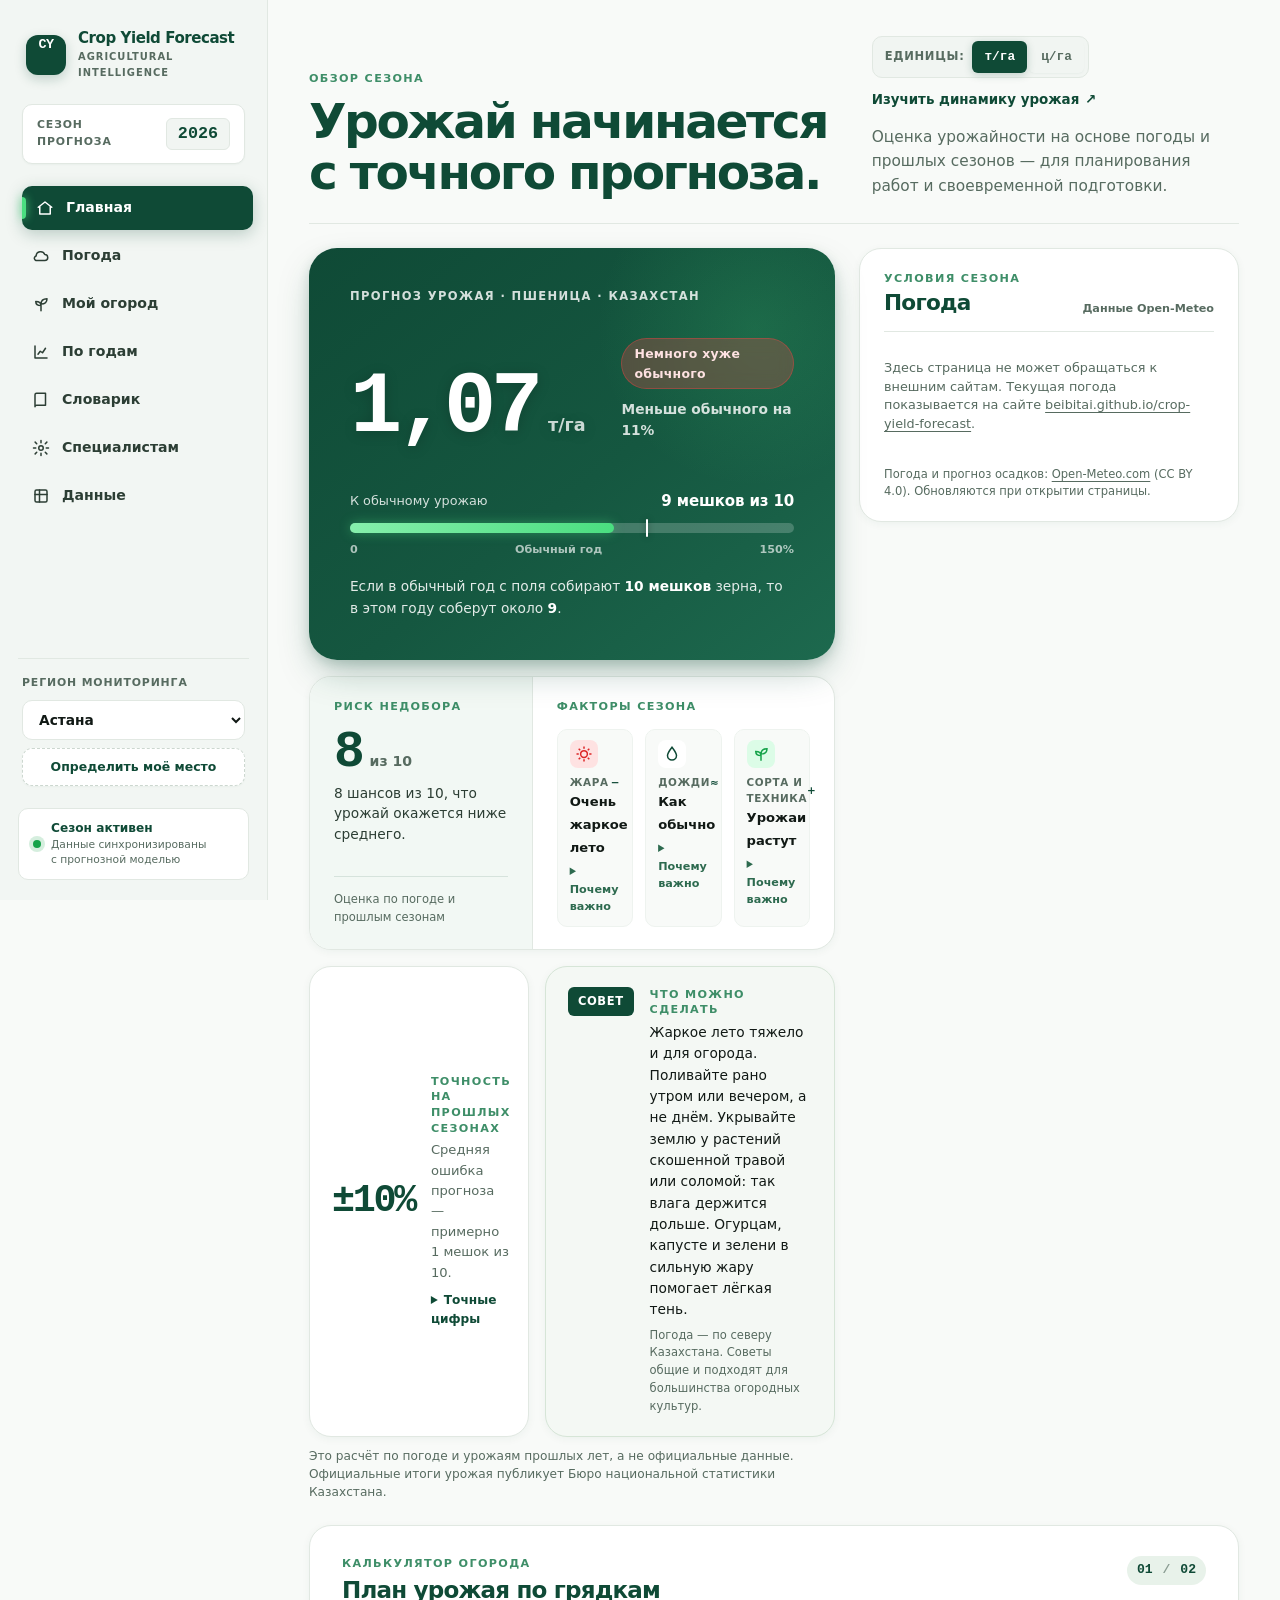
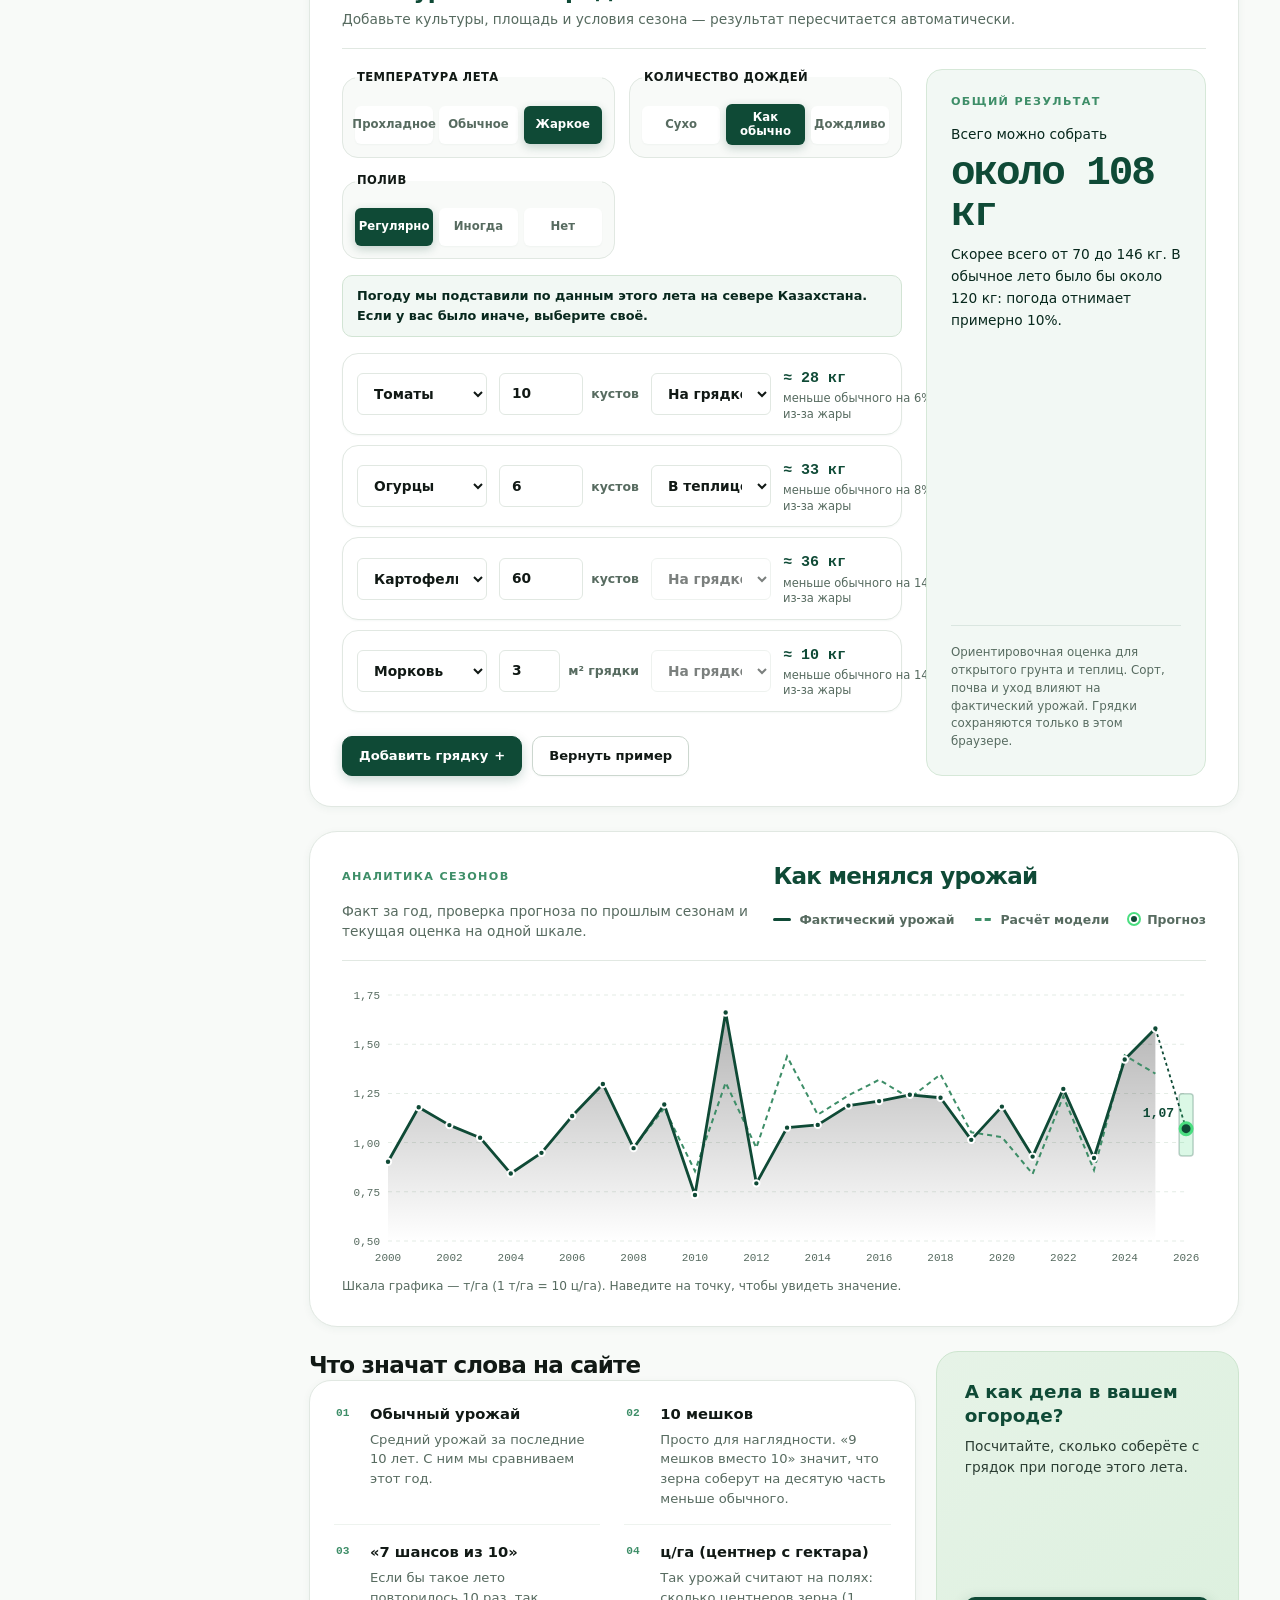
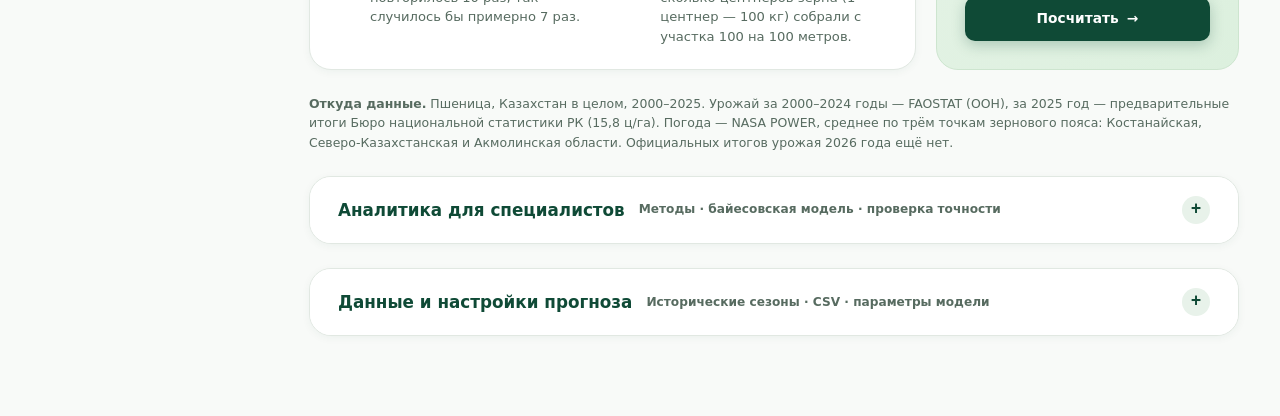
==== commit 9689259d: "подправил виджет погоды" ====
--- a/index.html
+++ b/index.html
@@ -1218,8 +1218,25 @@
     let activeId = sectionOrder[0];
 
     for (const id of sectionOrder) {
-      // На десктопе "Погода" находится в первом экране рядом с "Главной"
-      if (id === 'pogoda' && isDesktop) continue;
+      if (id === 'pogoda' && isDesktop) {
+        // На десктопе погода видна рядом с verdict в overview-grid.
+        // Подсвечиваем «Погода», когда пользователь прокрутил
+        // ниже главной карточки (c-main) — т.е. видит подкарточки
+        // «Риск недобора», «Факторы сезона», «Точность», «Что можно сделать»
+        const verdict = document.getElementById('verdict');
+        const ogorod = document.getElementById('ogorod');
+        if (verdict && ogorod) {
+          const heroCard = verdict.querySelector('.c-main');
+          const triggerEl = heroCard || verdict;
+          const triggerBottom = triggerEl.getBoundingClientRect().bottom;
+          const ogorodTop = ogorod.getBoundingClientRect().top;
+          // Если главная карточка уже уходит вверх, но огород ещё не в зоне — погода
+          if (triggerBottom < threshold * 0.6 && ogorodTop > threshold) {
+            activeId = 'pogoda';
+          }
+        }
+        continue;
+      }
       const section = document.getElementById(id);
       if (!section) continue;
       const rect = section.getBoundingClientRect();
--- a/yield-forecast.css
+++ b/yield-forecast.css
@@ -622,9 +622,9 @@
 
 .overview-grid {
   display: grid;
-  grid-template-columns: minmax(0, 1.48fr) minmax(320px, 0.82fr);
-  align-items: stretch;
-  gap: 20px;
+  grid-template-columns: minmax(0, 1fr) 380px;
+  align-items: start;
+  gap: 24px;
 }
 
 .card {
@@ -1086,10 +1086,13 @@
 
 .wx {
   min-width: 0;
+  max-width: 380px;
+  width: 100%;
+  align-self: start;
   display: flex;
   flex-direction: column;
-  padding: 24px 26px;
-  gap: 16px;
+  padding: 22px 24px;
+  gap: 14px;
 }
 
 .wx-head {
@@ -1227,8 +1230,9 @@
 }
 
 .wx > .v-note {
-  margin-top: auto;
+  margin: 6px 0 0;
   font-size: 0.72rem;
+  line-height: 1.45;
 }
 
 /* ==========================================================================
@@ -1296,8 +1300,9 @@
 /* Segmented Condition Pills */
 .g-weather {
   display: grid;
-  grid-template-columns: repeat(3, minmax(0, 1fr));
-  gap: 12px;
+  grid-template-columns: repeat(auto-fit, minmax(230px, 1fr));
+  gap: 14px;
+  max-width: 960px;
 }
 
 .seg {
@@ -1307,16 +1312,18 @@
   border: 1px solid var(--line);
   border-radius: var(--radius-md);
   background: var(--bg);
-  display: flex;
-  flex-wrap: wrap;
+  display: grid;
+  grid-template-columns: repeat(3, minmax(0, 1fr));
   gap: 6px;
+  align-items: center;
 }
 
 .seg legend {
+  grid-column: 1 / -1;
   width: 100%;
   margin-bottom: 8px;
   color: var(--ink);
-  font-size: 0.74rem;
+  font-size: 0.72rem;
   font-weight: 750;
   letter-spacing: 0.04em;
   text-transform: uppercase;
@@ -1331,17 +1338,20 @@
 }
 
 .seg label {
-  flex: 1 1 0;
-  min-width: 0;
-  padding: 8px 6px;
+  display: flex;
+  align-items: center;
+  justify-content: center;
+  min-height: 38px;
+  padding: 6px 4px;
   border: 1px solid transparent;
   border-radius: var(--radius-xs);
   background: #FFFFFF;
   color: var(--muted);
-  font-size: 0.78rem;
+  font-size: 0.73rem;
   font-weight: 650;
   text-align: center;
-  white-space: nowrap;
+  white-space: normal;
+  line-height: 1.15;
   cursor: pointer;
   box-shadow: var(--shadow-xs);
   transition: all 0.16s ease;
@@ -1394,6 +1404,7 @@
   border: 1px solid var(--line);
   border-radius: var(--radius-md);
   background: #FFFFFF;
+  max-width: 960px;
   box-shadow: var(--shadow-xs);
   transition: border-color 0.16s ease, box-shadow 0.16s ease;
 }
@@ -2140,6 +2151,32 @@
   overflow-y: auto;
 }
 
+/* Compact Content-Fitted Widths for Analytics Tables */
+#methods {
+  width: 100%;
+  max-width: 660px;
+  table-layout: fixed;
+}
+
+#methods th:nth-child(1), #methods td:nth-child(1) { width: 33%; }
+#methods th:nth-child(2), #methods td:nth-child(2) { width: 13%; }
+#methods th:nth-child(3), #methods td:nth-child(3) { width: 13%; }
+#methods th:nth-child(4), #methods td:nth-child(4) { width: 14%; }
+#methods th:nth-child(5), #methods td:nth-child(5) { width: 14%; }
+#methods th:nth-child(6), #methods td:nth-child(6) { width: 13%; }
+
+#years {
+  width: 100%;
+  max-width: 480px;
+  table-layout: fixed;
+}
+
+#years th:nth-child(1), #years td:nth-child(1) { width: 16%; }
+#years th:nth-child(2), #years td:nth-child(2) { width: 21%; }
+#years th:nth-child(3), #years td:nth-child(3) { width: 21%; }
+#years th:nth-child(4), #years td:nth-child(4) { width: 21%; }
+#years th:nth-child(5), #years td:nth-child(5) { width: 21%; }
+
 .how {
   padding: 20px 24px;
   border-left: 4px solid var(--forest);
@@ -2189,6 +2226,7 @@
   border: 1px solid var(--line);
   border-radius: var(--radius-md);
   background: var(--bg);
+  max-width: 860px;
 }
 
 .f {
@@ -2237,6 +2275,7 @@
   border: 1px solid var(--line);
   border-radius: var(--radius-md);
   background: #FFFFFF;
+  max-width: 860px;
 }
 
 .target .msg {
@@ -2275,12 +2314,15 @@
   border-radius: var(--radius-md);
   background: #FFFFFF;
   max-height: 480px;
+  max-width: 760px;
   overflow-y: auto;
+  overflow-x: auto;
 }
 
 .data-records table.dt {
   width: 100%;
-  min-width: 720px;
+  max-width: 760px;
+  min-width: 620px;
   table-layout: fixed;
 }
 
@@ -2290,15 +2332,15 @@
 }
 
 .data-records table.dt th:nth-child(1),
-.data-records table.dt td:nth-child(1) { width: 90px; }
+.data-records table.dt td:nth-child(1) { width: 80px; }
 .data-records table.dt th:nth-child(2),
-.data-records table.dt td:nth-child(2) { width: 140px; }
+.data-records table.dt td:nth-child(2) { width: 130px; }
 .data-records table.dt th:nth-child(3),
-.data-records table.dt td:nth-child(3) { width: 180px; }
+.data-records table.dt td:nth-child(3) { width: 170px; }
 .data-records table.dt th:nth-child(4),
-.data-records table.dt td:nth-child(4) { width: 220px; }
+.data-records table.dt td:nth-child(4) { width: 210px; }
 .data-records table.dt th:nth-child(5),
-.data-records table.dt td:nth-child(5) { width: 60px; text-align: center; }
+.data-records table.dt td:nth-child(5) { width: 50px; text-align: center; }
 
 .data-records table.dt input {
   width: 100%;
@@ -2332,6 +2374,7 @@
   border: 1px solid var(--line);
   border-radius: var(--radius-md);
   background: var(--bg);
+  max-width: 860px;
 }
 
 .import > summary {
@@ -2468,6 +2511,17 @@
   }
 }
 
+@media (max-width: 1200px) {
+  .overview-grid {
+    grid-template-columns: minmax(0, 1fr) 330px;
+    gap: 18px;
+  }
+  .wx {
+    max-width: 330px;
+    padding: 18px 20px;
+  }
+}
+
 /* Tablets & Small Laptops (<= 1100px) */
 @media (max-width: 1100px) {
   #verdict, #pogoda, #ogorod, #grafik, #slova, #specialist, #dannye {
@@ -2573,6 +2627,10 @@
     grid-template-columns: minmax(0, 1fr);
   }
 
+  .wx {
+    max-width: 560px;
+  }
+
   .wx-rain {
     grid-template-columns: repeat(3, minmax(0, 1fr));
   }
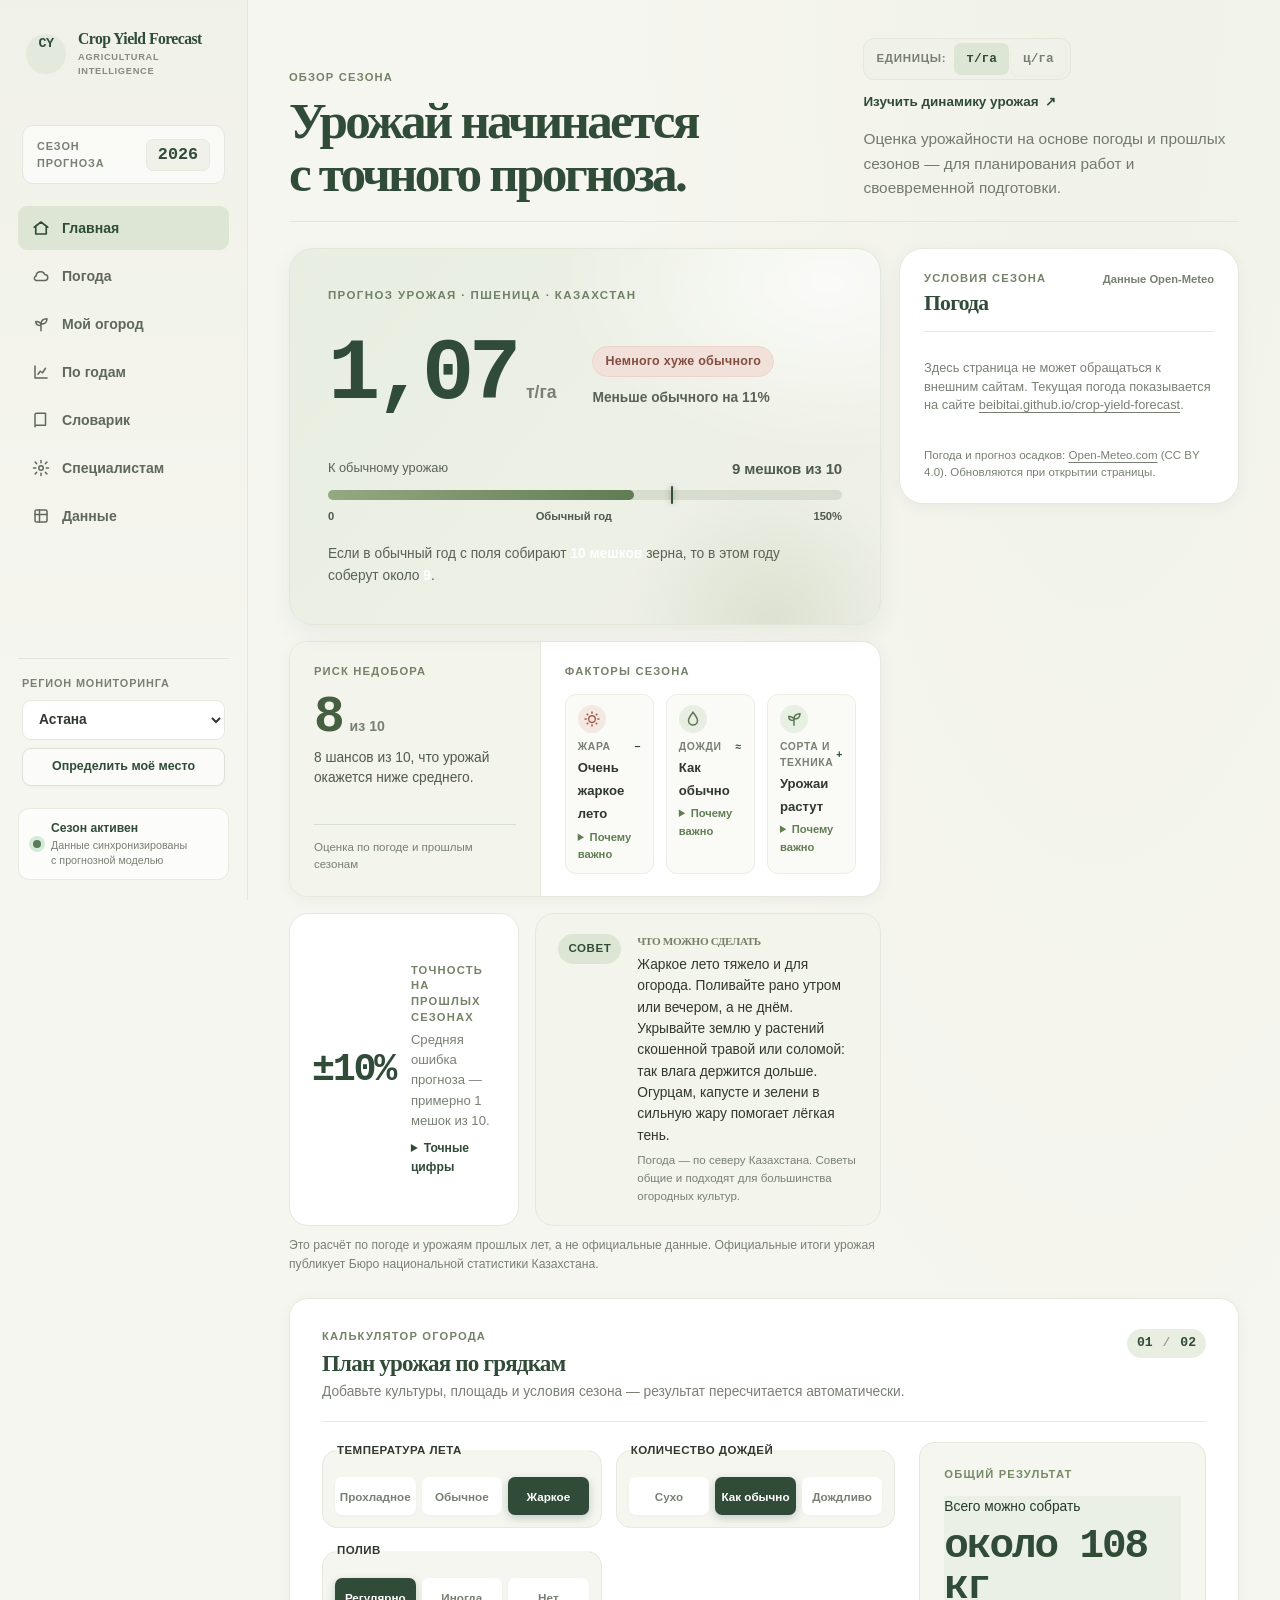
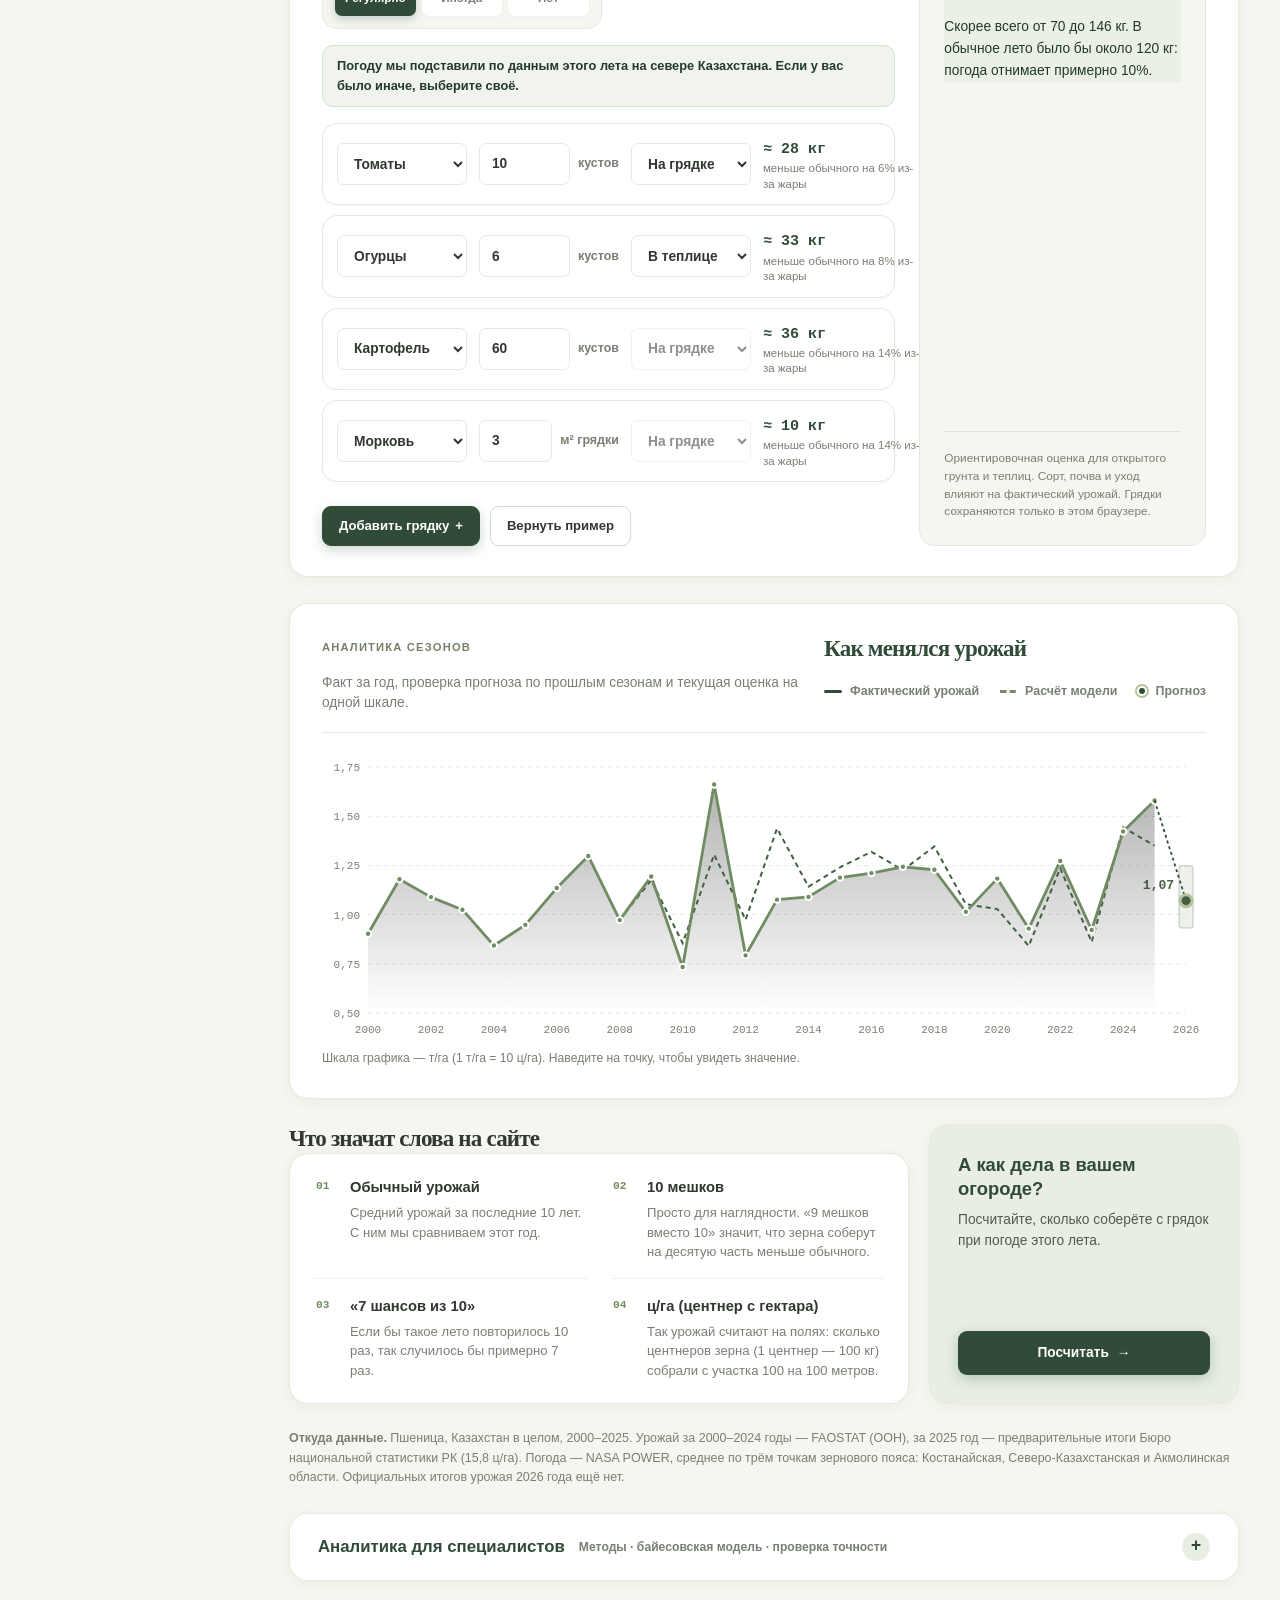
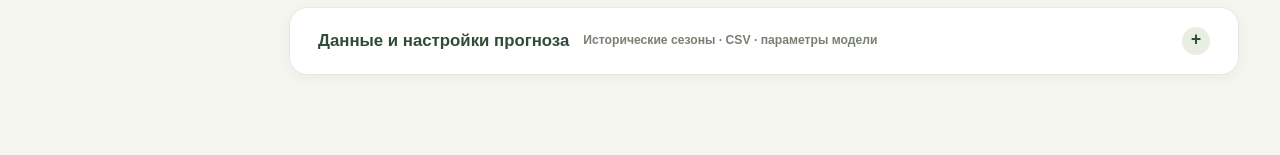
==== commit e4c869e0: "редизайн по фото" ====
--- a/index.html
+++ b/index.html
@@ -13,7 +13,7 @@
 </style>
 <title>Crop Yield Forecast — прогноз урожайности</title>
 <meta name="claude:viewport-fit-sides" content="cover">
-<link rel="stylesheet" href="yield-forecast.css?v=7">
+<link rel="stylesheet" href="yield-forecast.css?v=11">
 <style>/* Build boundary: shared design rules live in yield-forecast.css. */</style>
 </head>
 <body>
--- a/yield-forecast.css
+++ b/yield-forecast.css
@@ -2875,3 +2875,666 @@
     transition-duration: 0.01ms !important;
   }
 }
+
+/* Calm botanical dashboard theme */
+:root {
+  --bg: #F6F6F0;
+  --bg-subtle: #F0F1E9;
+  --surface: #FFFFFF;
+  --surface-alt: #FCFCF8;
+  --surface-green: #E8EEE2;
+  --surface-green-subtle: #F1F4EC;
+  --surface-hover: #EDF1E8;
+  --forest: #304B37;
+  --forest-dark: #23392B;
+  --forest-hover: #466443;
+  --forest-light: #627D55;
+  --forest-accent: #748B63;
+  --lime: #B5C49B;
+  --lime-soft: #E2E9D7;
+  --lime-dark: #536B47;
+  --amber: #A77D3F;
+  --amber-soft: #F5EFDF;
+  --amber-dark: #715729;
+  --bad: #A85F4D;
+  --bad-soft: #F5E9E3;
+  --bad-dark: #754234;
+  --good: #5C7955;
+  --good-soft: #E8EFE3;
+  --ink: #30382F;
+  --ink-secondary: #505A4F;
+  --muted: #788073;
+  --muted-light: #9BA091;
+  --line: #E7E8DE;
+  --line-strong: #D7DCCF;
+  --line-subtle: #F0F1EA;
+  --focus-ring: 0 0 0 3px rgba(98, 125, 85, .2);
+  --shadow-xs: 0 1px 3px rgba(49, 67, 45, .035);
+  --shadow-sm: 0 3px 14px rgba(49, 67, 45, .055);
+  --shadow-md: 0 10px 24px rgba(49, 67, 45, .085);
+  --shadow-lg: 0 16px 34px rgba(49, 67, 45, .1);
+  --radius-xs: 7px;
+  --radius-sm: 11px;
+  --radius-md: 15px;
+  --radius-lg: 19px;
+  --radius-xl: 24px;
+  --font: "Segoe UI", "Aptos", Arial, sans-serif;
+}
+
+body {
+  background:
+    radial-gradient(ellipse at 86% 0%, rgba(233, 236, 221, .45), transparent 31rem),
+    var(--bg);
+  color: var(--ink);
+}
+
+h1, h2, h3,
+.brand span b,
+.wx-d,
+.recommendation-copy .context-label {
+  font-family: Georgia, "Times New Roman", serif;
+  letter-spacing: -.035em;
+}
+
+.app-shell {
+  grid-template-columns: 248px minmax(0, 1fr);
+  background: transparent;
+}
+
+.sidebar {
+  background: linear-gradient(180deg, #F0F1E8 0%, #F6F6F0 80%);
+  border-color: #E5E7DC;
+  box-shadow: none;
+}
+
+.brand {
+  margin-bottom: 22px;
+}
+
+.brand-mark {
+  border-radius: 50%;
+  background: #E3EADD;
+  color: var(--forest);
+  box-shadow: none;
+}
+
+.brand span b {
+  font-size: .98rem;
+}
+
+.brand span small {
+  color: #858B7D;
+  font-size: .58rem;
+  letter-spacing: .075em;
+}
+
+.sidebar-season {
+  background: rgba(255,255,255,.62);
+  border-color: #E6E7DC;
+  box-shadow: none;
+}
+
+.nav a {
+  border-radius: 9px;
+  color: #5F685D;
+}
+
+.nav a:hover {
+  transform: none;
+  background: #E8ECDF;
+  color: var(--forest);
+}
+
+.nav a.on {
+  transform: none;
+  background: #DDE6D5;
+  color: var(--forest);
+  box-shadow: none;
+}
+
+.nav a.on::before {
+  display: none;
+}
+
+.nav a.on svg {
+  stroke-width: 2.2;
+}
+
+.sidebar-location {
+  border-color: #E3E5DA;
+}
+
+.region-control select,
+.geo-button {
+  border-radius: 9px;
+}
+
+.geo-button {
+  border-style: solid;
+  border-color: #DCE1D4;
+  background: rgba(255,255,255,.62);
+}
+
+.sidebar-footer {
+  border-color: #E8E9DF;
+  background: rgba(255,255,255,.7);
+}
+
+.workspace {
+  max-width: 1520px;
+  padding-top: clamp(26px, 3vw, 46px);
+  gap: clamp(18px, 2vw, 26px);
+}
+
+.topbar {
+  padding-bottom: 20px;
+  border-color: #E4E6DD;
+}
+
+h1 {
+  font-size: clamp(2.5rem, 4vw, 4.1rem);
+  font-weight: 600;
+  line-height: 1.03;
+  letter-spacing: -.055em;
+}
+
+h2 {
+  font-weight: 600;
+}
+
+.section-kicker,
+.result-label,
+.context-label {
+  color: #748267;
+  letter-spacing: .105em;
+}
+
+.lead {
+  color: #72796E;
+}
+
+.unit-toggle {
+  background: #F0F1E9;
+  border-color: #E5E7DD;
+}
+
+.unit-pill.active {
+  background: #DDE6D5;
+  color: var(--forest);
+  box-shadow: none;
+}
+
+.overview-grid {
+  grid-template-columns: minmax(0, 1fr) minmax(290px, 340px);
+  gap: 18px;
+}
+
+.card,
+.forecast-context,
+.c-acc,
+.c-tip,
+.garden,
+.history-section,
+.expert,
+.block .fc,
+.grid2 .block,
+.data-records {
+  border-color: #E7E8DE;
+  border-radius: var(--radius-lg);
+  box-shadow: var(--shadow-sm);
+}
+
+.c-main {
+  min-height: 350px;
+  padding: clamp(25px, 3vw, 38px);
+  border: 1px solid #E1E8D9;
+  border-radius: var(--radius-xl);
+  background:
+    radial-gradient(ellipse at 91% 9%, rgba(255,255,255,.74), transparent 35%),
+    linear-gradient(130deg, #E8EEE1 0%, #F0F1E8 100%);
+  box-shadow: 0 8px 22px rgba(63, 81, 52, .07);
+  color: var(--ink);
+}
+
+.c-main::before {
+  top: auto;
+  right: -48px;
+  bottom: -155px;
+  width: 310px;
+  height: 310px;
+  background: radial-gradient(circle, rgba(151, 170, 127, .22), transparent 68%);
+}
+
+.c-main .lbl {
+  color: #718067;
+}
+
+.yield-reading {
+  color: var(--forest);
+  text-shadow: none;
+}
+
+.yield-reading small {
+  color: #778073;
+}
+
+.hero-status p,
+.comparison-caption,
+.hero-note {
+  color: #586254;
+}
+
+.status-pill {
+  background: #E1E8D8;
+  color: var(--forest);
+  backdrop-filter: none;
+}
+
+.status-pill.good {
+  border-color: #D1DECA;
+  background: #DCE8D5;
+  color: #3D6343;
+}
+
+.status-pill.bad {
+  border-color: #EBD5CB;
+  background: #F1E1DA;
+  color: #824E3F;
+}
+
+.status-pill.mid {
+  border-color: #E8DFC6;
+  background: #F2ECD9;
+  color: #7A653B;
+}
+
+.comparison-caption b,
+.comparison-scale {
+  color: #4F5B4C;
+}
+
+.comparison-track {
+  background: #D6DDCE;
+}
+
+.comparison-fill {
+  background: linear-gradient(90deg, #94A982, #607C55);
+  box-shadow: none;
+}
+
+.comparison-average {
+  background: #344B37;
+}
+
+.forecast-context {
+  background: #FFFFFF;
+}
+
+.c-chance {
+  background: #F3F4EC;
+}
+
+.risk-score strong {
+  color: #465F40;
+}
+
+.c-weather {
+  border-color: #ECEDE5;
+}
+
+.w-item {
+  border-color: #ECEDE5;
+  background: #FAFAF6;
+}
+
+.w-ic {
+  border-radius: 50%;
+  background: #E9EEE2;
+  color: #607751;
+}
+
+.w-ic.bad {
+  background: #F4E9E2;
+  color: #A85F4D;
+}
+
+.w-ic.good {
+  background: #E8EFE3;
+  color: #5C7955;
+}
+
+.c-acc,
+.c-tip {
+  box-shadow: none;
+}
+
+.c-tip {
+  background: #F3F4EC;
+  border-color: #E4E8DC;
+}
+
+.recommendation-mark {
+  border-radius: 99px;
+  background: #DDE6D5;
+  color: var(--forest);
+}
+
+.wx {
+  border-radius: var(--radius-xl);
+  box-shadow: var(--shadow-sm);
+}
+
+.wx-head {
+  align-items: flex-start;
+}
+
+.wx-now {
+  padding: 10px;
+  border-radius: var(--radius-md);
+  background: #F5F6F0;
+}
+
+.wx-ic {
+  border-radius: 50%;
+  background: #E5EBDD;
+}
+
+.wx-t {
+  color: var(--forest);
+}
+
+.wx-cell {
+  background: #F7F7F2;
+}
+
+.garden {
+  background: #FFFFFF;
+}
+
+.garden-heading {
+  border-color: #E8E9E0;
+}
+
+.garden-result {
+  border-color: #E6E8DE;
+  background: #F5F6F0;
+}
+
+.g-total {
+  border-color: #DDE6D7;
+  background: #EAF0E5;
+}
+
+.history-section {
+  background: #FFFFFF;
+}
+
+.history-chart {
+  box-shadow: none;
+}
+
+#chart .act {
+  stroke: #718B62;
+}
+
+#chart .actdot {
+  fill: #718B62;
+}
+
+#chart .bt {
+  stroke: #445F43;
+}
+
+#chart .band {
+  fill: rgba(113, 139, 98, .13);
+  stroke: rgba(68, 95, 67, .22);
+}
+
+#chart .fcdot,
+#chart .fclab {
+  fill: #445F43;
+}
+
+.explain,
+.banner,
+.expert,
+.data-config,
+.data-records,
+.import {
+  border-color: #E7E8DE;
+  border-radius: var(--radius-lg);
+  box-shadow: var(--shadow-sm);
+}
+
+.explain {
+  background: #FFFFFF;
+}
+
+.banner {
+  background: #E9EEE2;
+}
+
+.banner .btn-dark {
+  border-radius: 9px;
+  background: var(--forest);
+}
+
+.expert > summary:hover,
+.import > summary:hover {
+  background: #F5F6F0;
+}
+
+button,
+.btn-dark {
+  border-radius: 9px;
+}
+
+button.primary,
+button[class*="primary"] {
+  background: var(--forest);
+}
+
+button:hover:not(:disabled) {
+  border-color: #AAB89E;
+}
+
+button.primary:hover:not(:disabled) {
+  background: var(--forest-hover);
+}
+
+input,
+select,
+textarea {
+  border-color: #E0E3D8;
+  border-radius: 8px;
+  background-color: #FFFFFF;
+}
+
+input:focus,
+select:focus,
+textarea:focus {
+  border-color: #8EA17C;
+  box-shadow: var(--focus-ring);
+}
+
+th {
+  background: #F0F2E9;
+  color: #586451;
+}
+
+tbody tr:hover {
+  background: #F7F8F3;
+}
+
+.mobile-bottom-nav {
+  background: rgba(250, 250, 246, .97);
+}
+
+@media (min-width: 761px) and (max-width: 1100px) {
+  .app-shell {
+    display: grid;
+    grid-template-columns: 224px minmax(0, 1fr);
+  }
+
+  .sidebar {
+    position: sticky;
+    top: 0;
+    width: auto;
+    height: 100vh;
+    min-height: 100vh;
+    display: flex;
+    flex-direction: column;
+    padding: 22px 14px 16px;
+    border-right: 1px solid #E5E7DC;
+    border-bottom: 0;
+    box-shadow: none;
+  }
+
+  .sidebar-season {
+    margin: 0 4px 16px;
+    padding: 10px 8px;
+  }
+
+  .sidebar-season > span,
+  .sidebar-location .sidebar-label {
+    display: block;
+  }
+
+  .sidebar .app-navigation {
+    grid-column: auto;
+    grid-row: auto;
+    margin-top: 0;
+  }
+
+  .sidebar .nav {
+    flex-direction: column;
+    gap: 3px;
+    overflow: visible;
+    padding: 0;
+  }
+
+  .sidebar .nav a {
+    min-height: 40px;
+    padding: 8px 9px;
+    font-size: .78rem;
+    white-space: normal;
+  }
+
+  .sidebar-location {
+    display: block;
+    margin: auto 4px 12px;
+    padding: 14px 0 0;
+    border-top: 1px solid #E3E5DA;
+  }
+
+  .sidebar-location .sidebar-label {
+    margin-bottom: 6px;
+  }
+
+  .region-control select {
+    min-height: 36px;
+  }
+
+  .geo-button {
+    min-height: 36px;
+    margin-top: 5px;
+    white-space: normal;
+  }
+
+  .sidebar-footer {
+    display: flex;
+  }
+
+  .workspace {
+    width: 100%;
+    padding: 26px 20px 56px;
+  }
+}
+
+@media (max-width: 760px) {
+  .app-shell {
+    display: block;
+  }
+
+  .topbar {
+    gap: 15px;
+  }
+
+  .overview-grid {
+    gap: 14px;
+  }
+
+  .c-main {
+    min-height: 320px;
+  }
+}
+
+@media (max-width: 860px) {
+  .overview-grid {
+    grid-template-columns: minmax(0, 1fr);
+  }
+
+  .wx {
+    width: 100%;
+    max-width: none;
+  }
+
+  .g-row {
+    grid-template-columns: minmax(0, 1fr) minmax(0, 1fr) 38px;
+    grid-template-areas:
+      "crop qty del"
+      "place res del";
+    gap: 8px;
+    padding: 10px;
+  }
+
+  .g-row select:first-of-type { grid-area: crop; }
+  .g-row .g-qty { grid-area: qty; }
+  .g-row select:nth-of-type(2) { grid-area: place; }
+  .g-row .g-res { grid-area: res; }
+  .g-row button.del { grid-area: del; align-self: center; }
+}
+
+@media (max-width: 640px) {
+  .workspace {
+    padding-top: 20px;
+  }
+
+  .sidebar .region-control {
+    flex: 1;
+    min-width: 0;
+  }
+
+  .sidebar .region-control select {
+    width: 100%;
+    min-width: 0;
+    padding-left: 8px;
+  }
+
+  .sidebar .geo-button {
+    width: auto;
+    flex: none;
+    padding-right: 9px;
+    padding-left: 9px;
+    font-size: .68rem;
+  }
+
+  .topbar {
+    padding-bottom: 16px;
+  }
+
+  h1 {
+    font-size: clamp(2.1rem, 9vw, 2.7rem);
+  }
+
+  .c-main {
+    min-height: 300px;
+    border-radius: 18px;
+  }
+}
+
+@media (prefers-reduced-motion: reduce) {
+  .live-dot {
+    animation: none;
+  }
+}
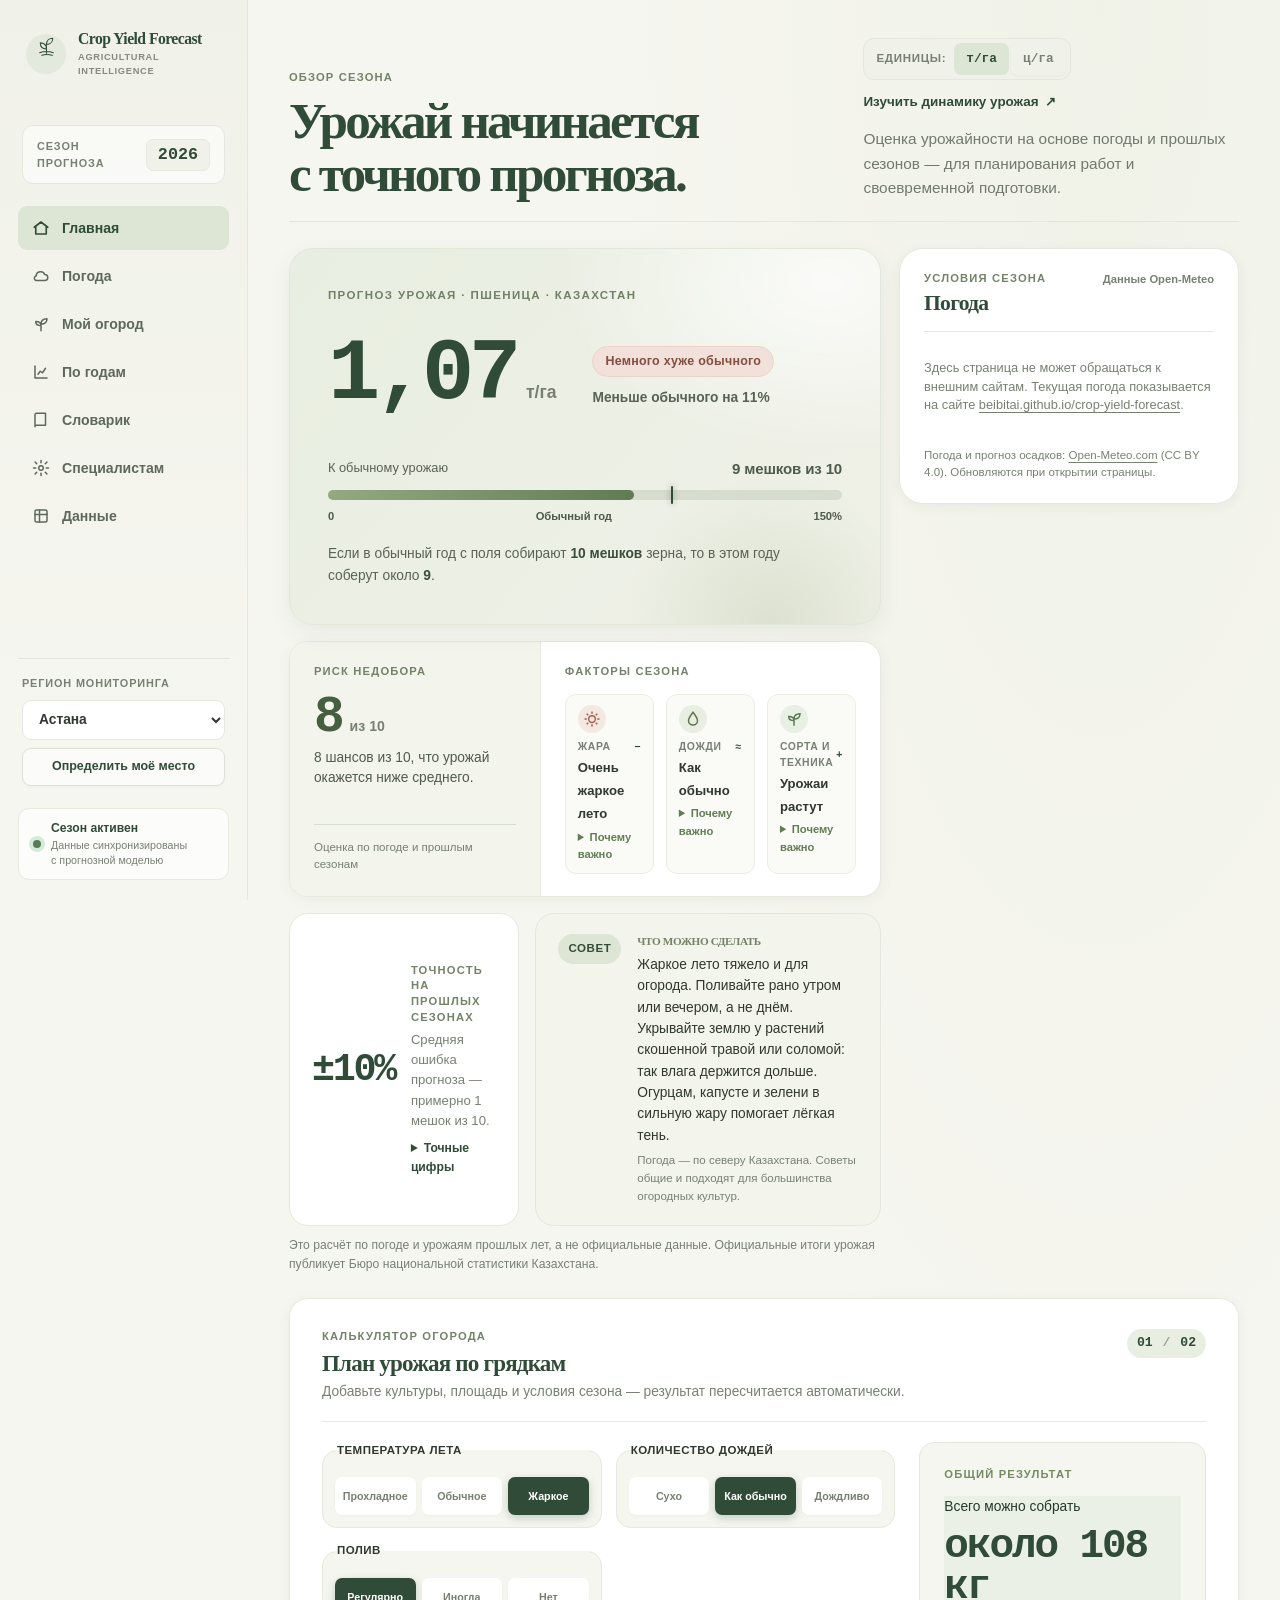
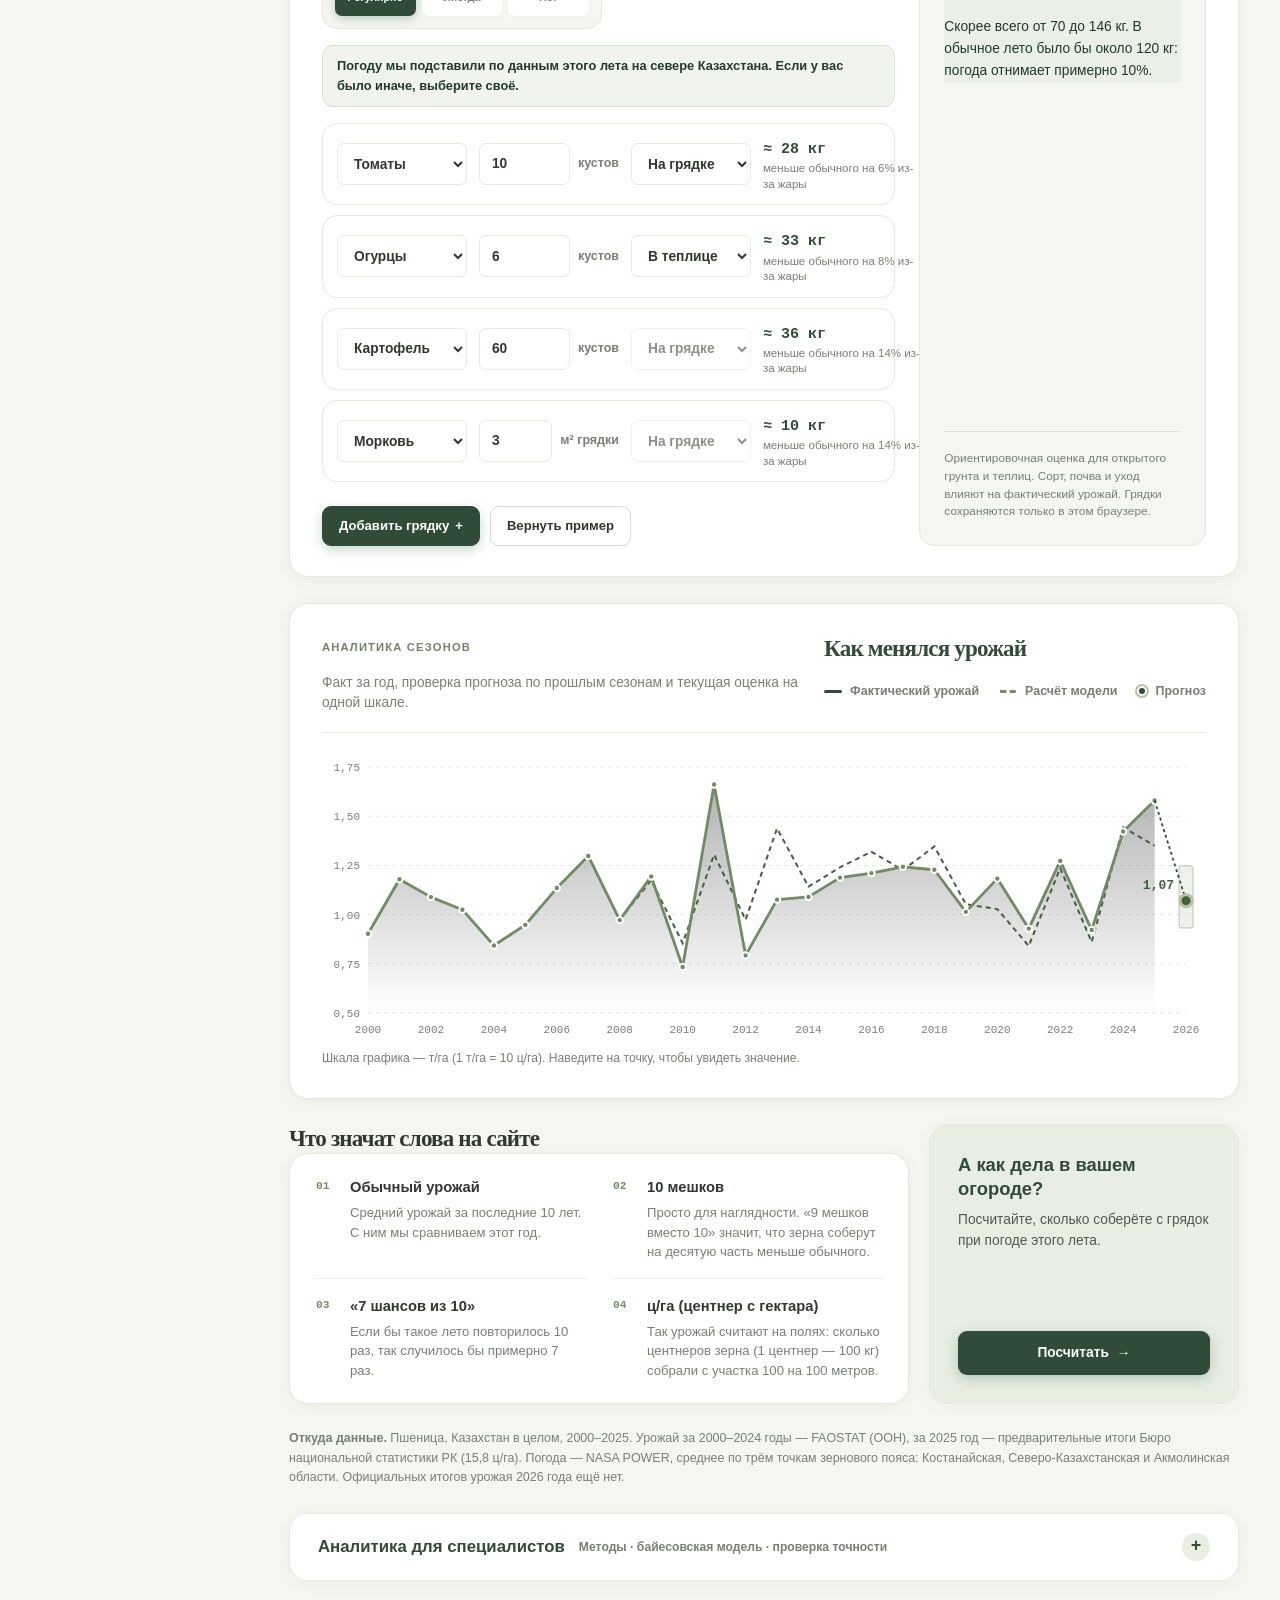
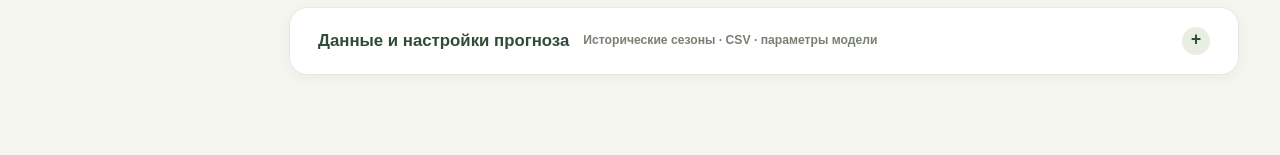
==== commit 00488fa2: "небольшие фиксы" ====
--- a/index.html
+++ b/index.html
@@ -13,14 +13,14 @@
 </style>
 <title>Crop Yield Forecast — прогноз урожайности</title>
 <meta name="claude:viewport-fit-sides" content="cover">
-<link rel="stylesheet" href="yield-forecast.css?v=11">
+<link rel="stylesheet" href="yield-forecast.css?v=15">
 <style>/* Build boundary: shared design rules live in yield-forecast.css. */</style>
 </head>
 <body>
 <div class="app-shell">
 <aside class="sidebar">
   <a class="brand" href="#verdict" aria-label="Crop Yield Forecast — главная">
-    <span class="brand-mark" aria-hidden="true">CY</span>
+    <span class="brand-mark" aria-hidden="true"><svg viewBox="0 0 48 48" focusable="false"><path d="M24 37V22m0 7c-8 0-12-5-12-12 7 0 12 4 12 12Zm0-9c0-7 5-12 12-12 0 7-5 12-12 12ZM11 36c7-3 19-3 26 0m-22 5c6-2 14-2 20 0"/></svg></span>
     <span><b>Crop Yield Forecast</b><small>AGRICULTURAL INTELLIGENCE</small></span>
   </a>
   <div class="sidebar-season">
--- a/yield-forecast.css
+++ b/yield-forecast.css
@@ -1342,15 +1342,16 @@
   align-items: center;
   justify-content: center;
   min-height: 38px;
-  padding: 6px 4px;
+  padding: 6px 2px;
   border: 1px solid transparent;
   border-radius: var(--radius-xs);
   background: #FFFFFF;
   color: var(--muted);
-  font-size: 0.73rem;
+  font-size: 0.67rem;
   font-weight: 650;
   text-align: center;
   white-space: normal;
+  overflow-wrap: anywhere;
   line-height: 1.15;
   cursor: pointer;
   box-shadow: var(--shadow-xs);
@@ -2958,6 +2959,16 @@
   box-shadow: none;
 }
 
+.brand-mark svg {
+  width: 25px;
+  height: 25px;
+  fill: none;
+  stroke: currentColor;
+  stroke-width: 2;
+  stroke-linecap: round;
+  stroke-linejoin: round;
+}
+
 .brand span b {
   font-size: .98rem;
 }
@@ -3153,6 +3164,10 @@
   color: #4F5B4C;
 }
 
+.hero-note b {
+  color: #3D4D3B;
+}
+
 .comparison-track {
   background: #D6DDCE;
 }
@@ -3493,6 +3508,15 @@
   .g-row select:nth-of-type(2) { grid-area: place; }
   .g-row .g-res { grid-area: res; }
   .g-row button.del { grid-area: del; align-self: center; }
+
+  .seg label {
+    min-width: 0;
+    padding-right: 2px;
+    padding-left: 2px;
+    font-size: .67rem;
+    letter-spacing: -.02em;
+    overflow-wrap: anywhere;
+  }
 }
 
 @media (max-width: 640px) {
